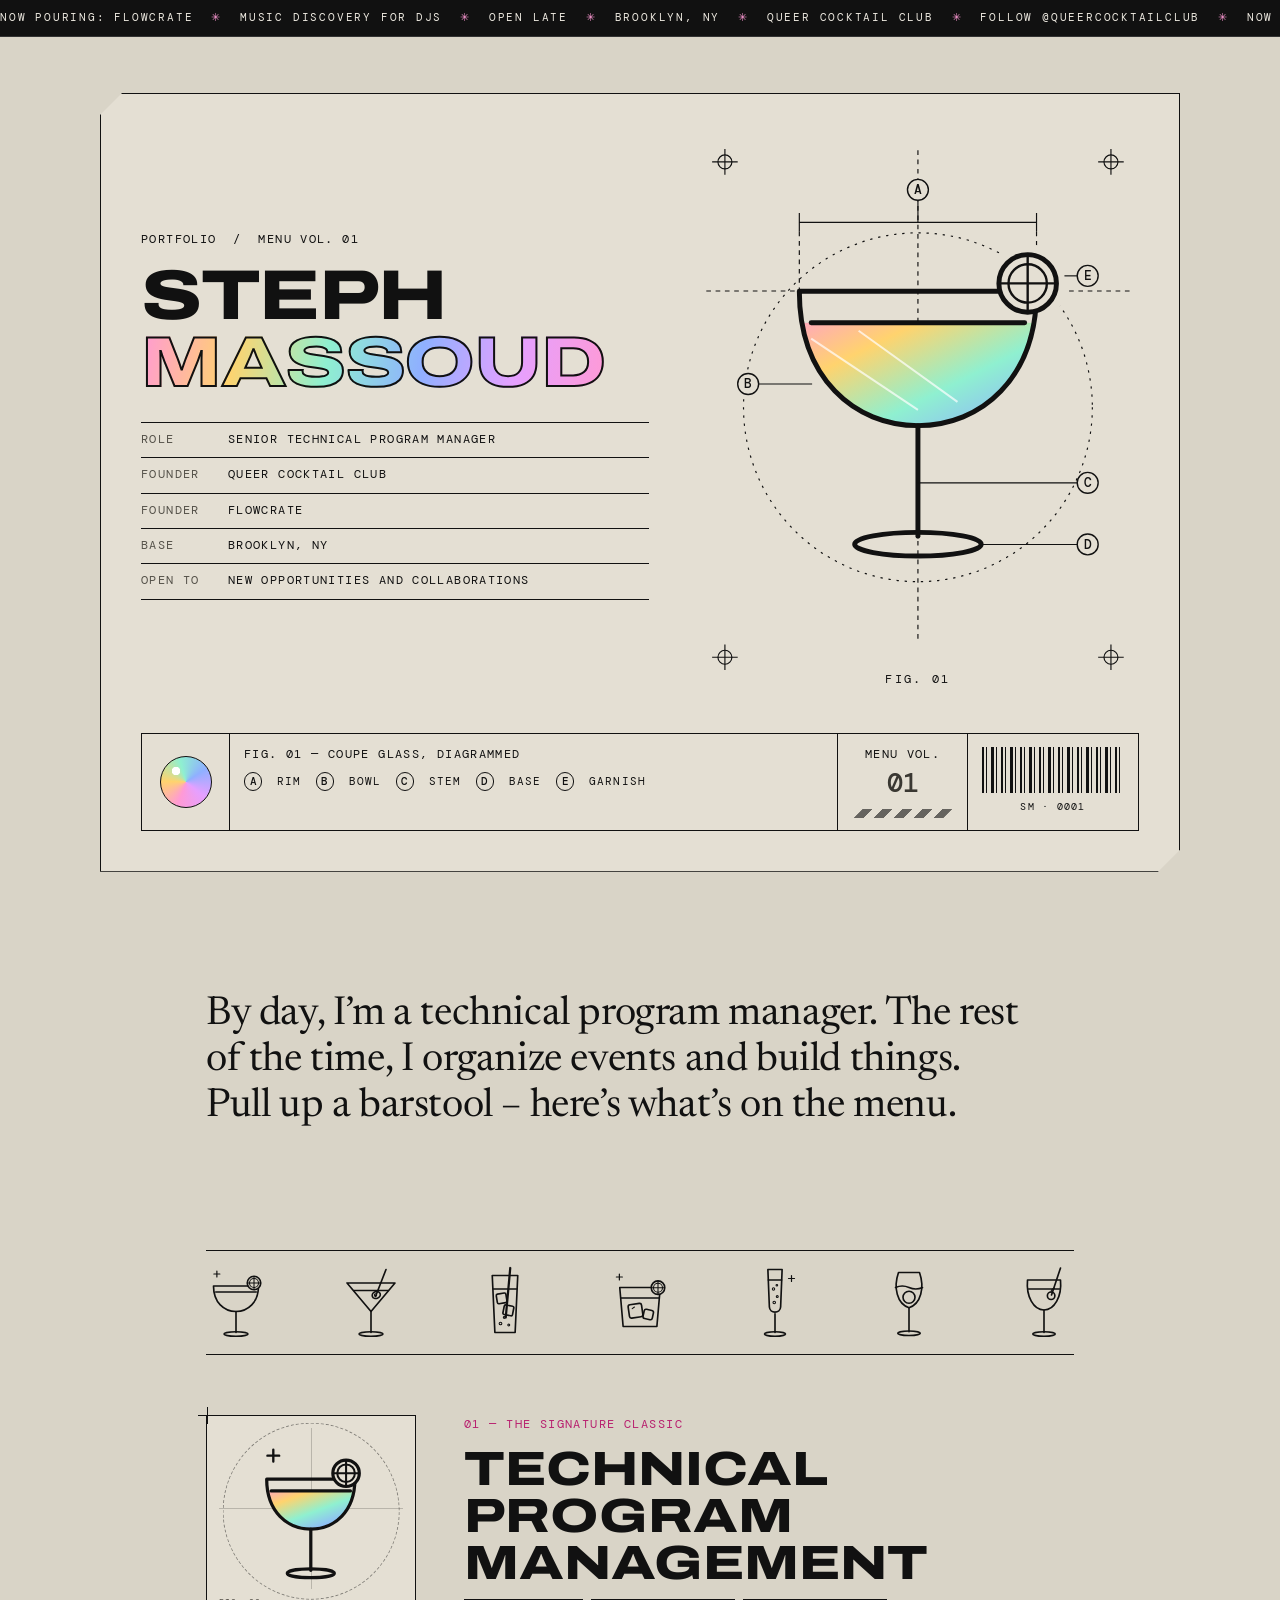
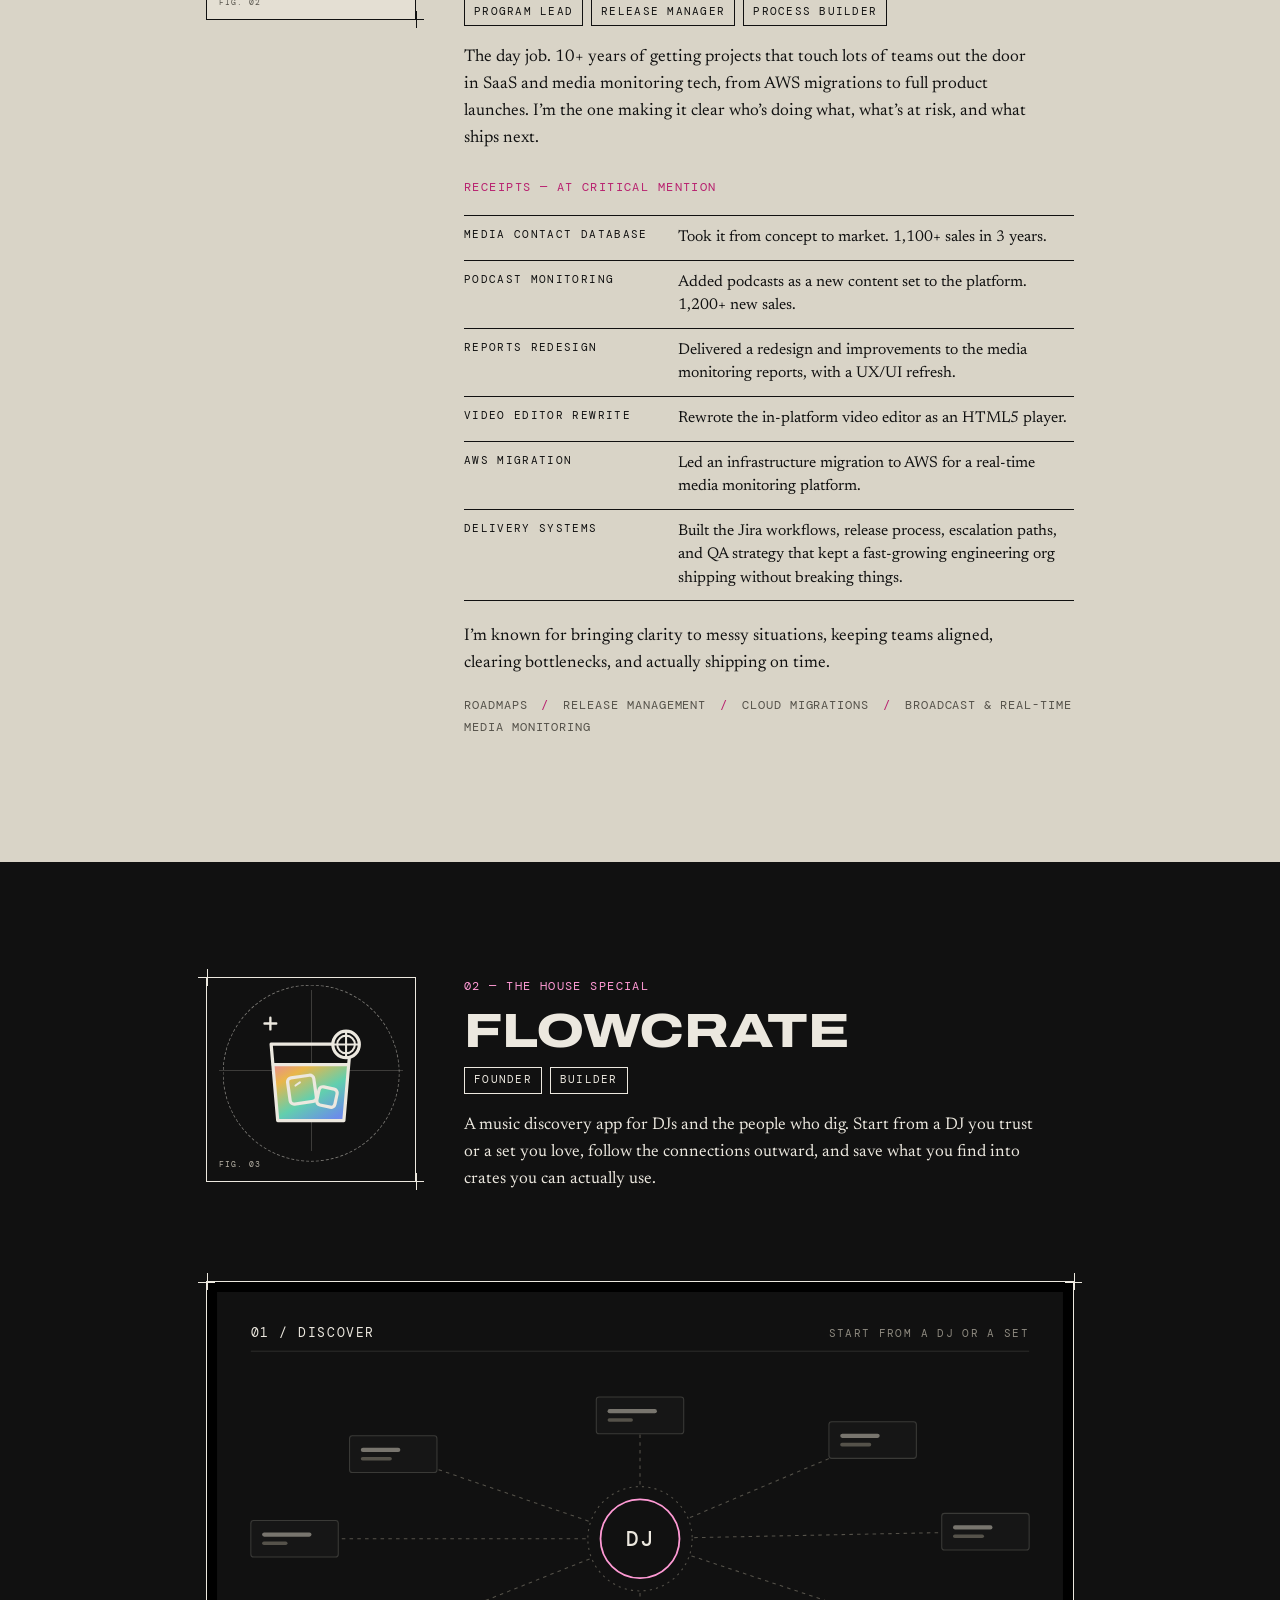
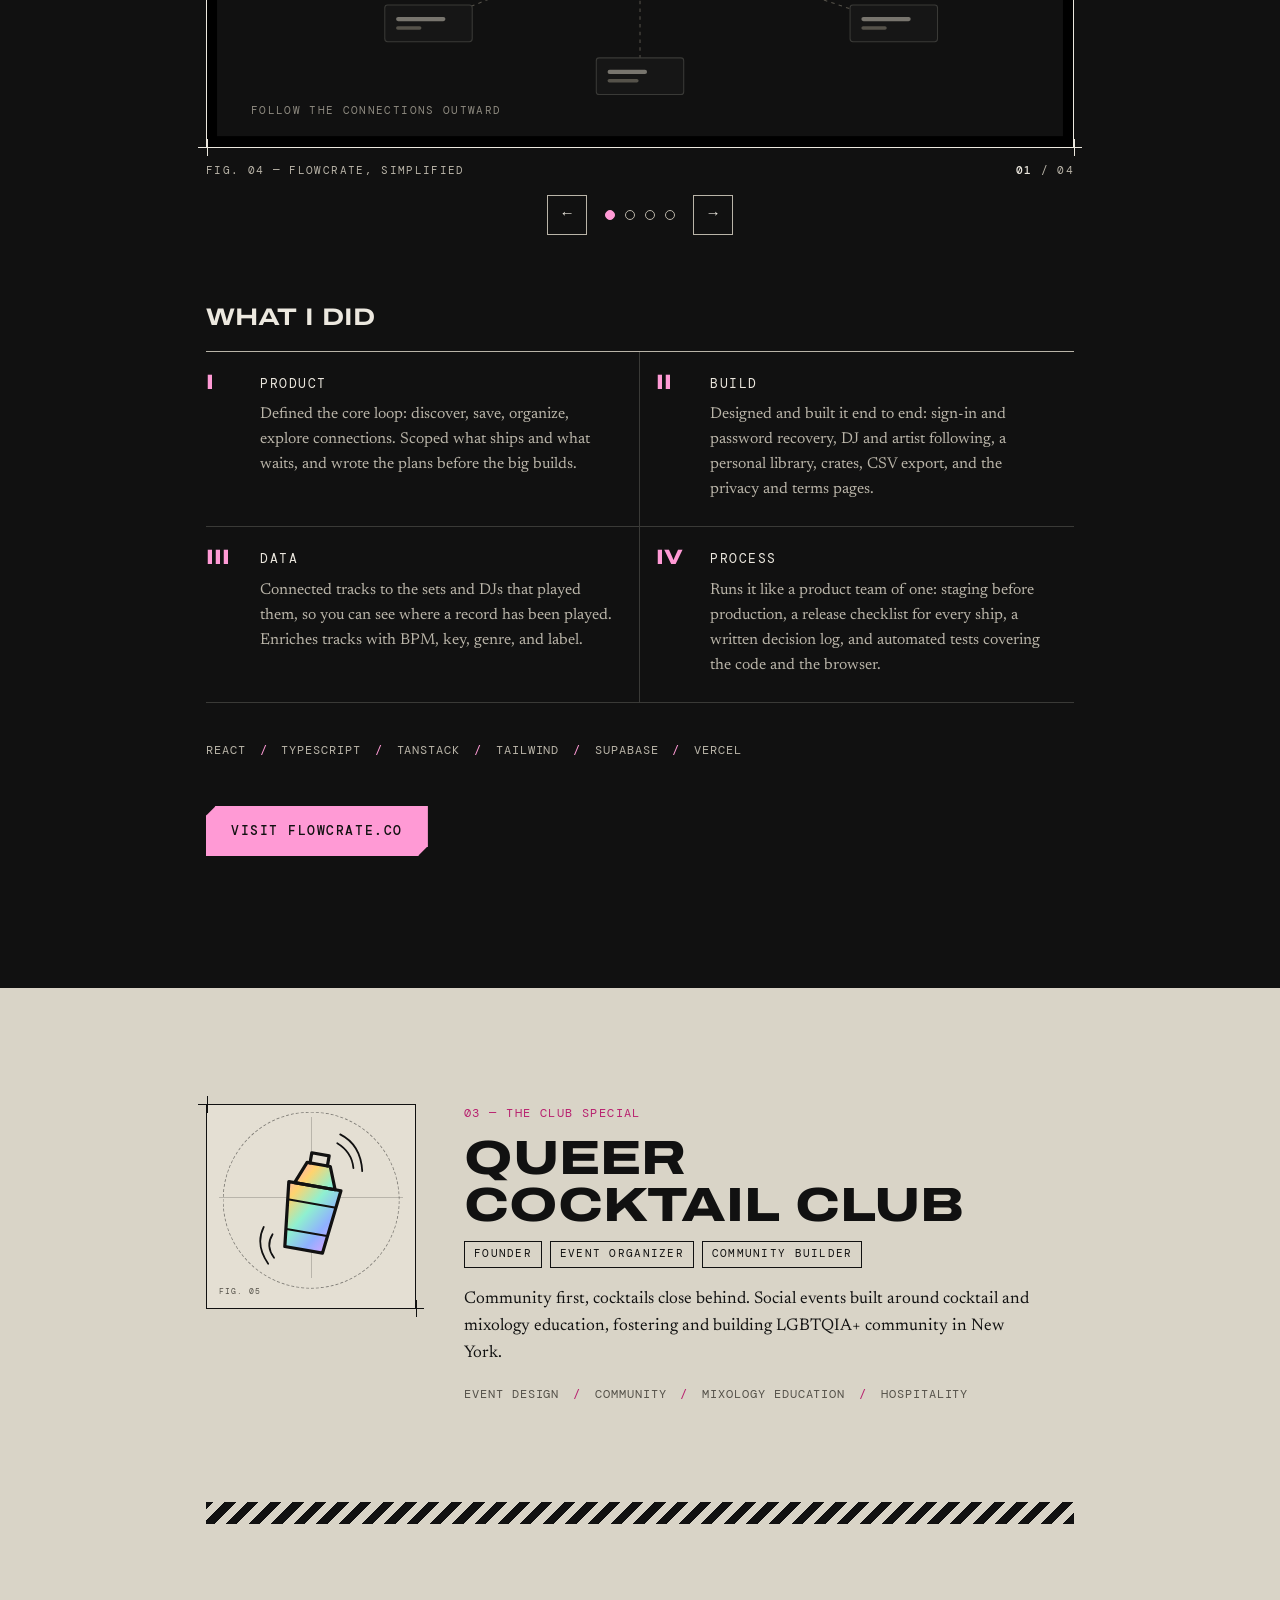
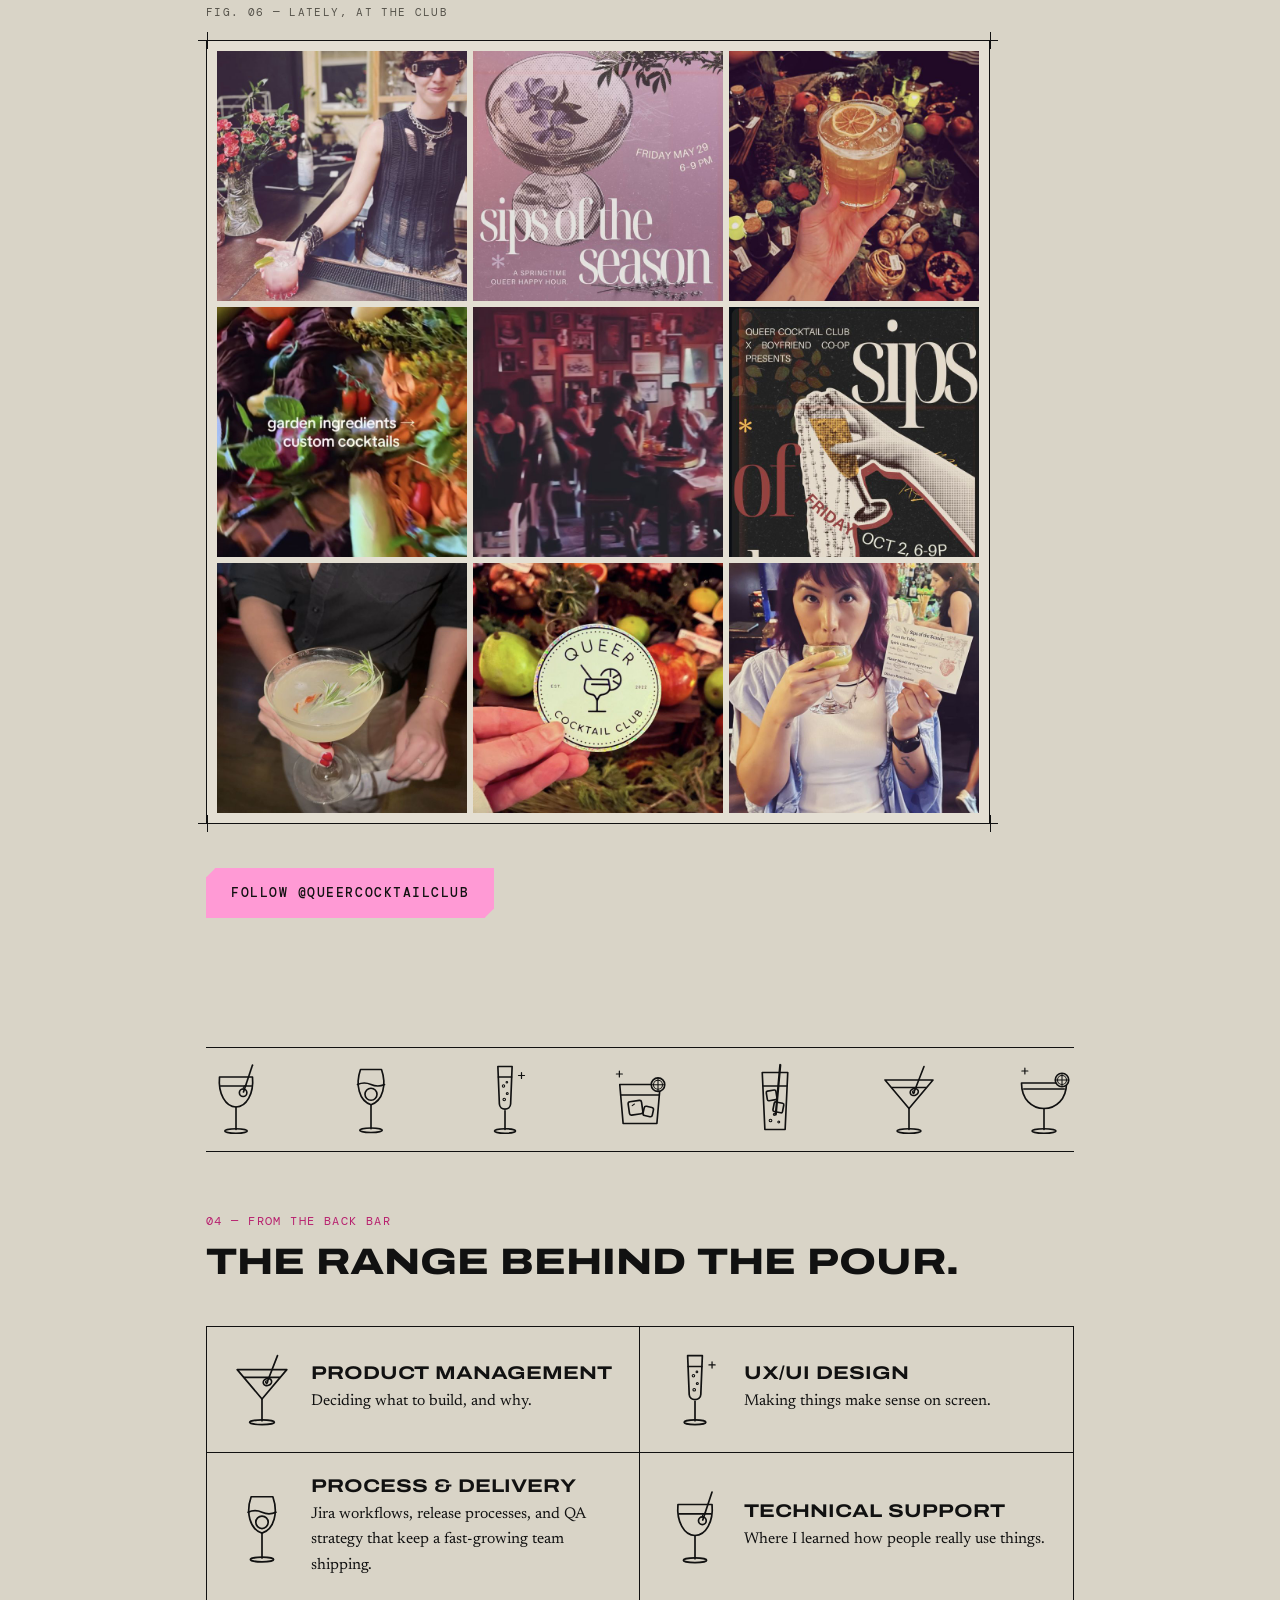
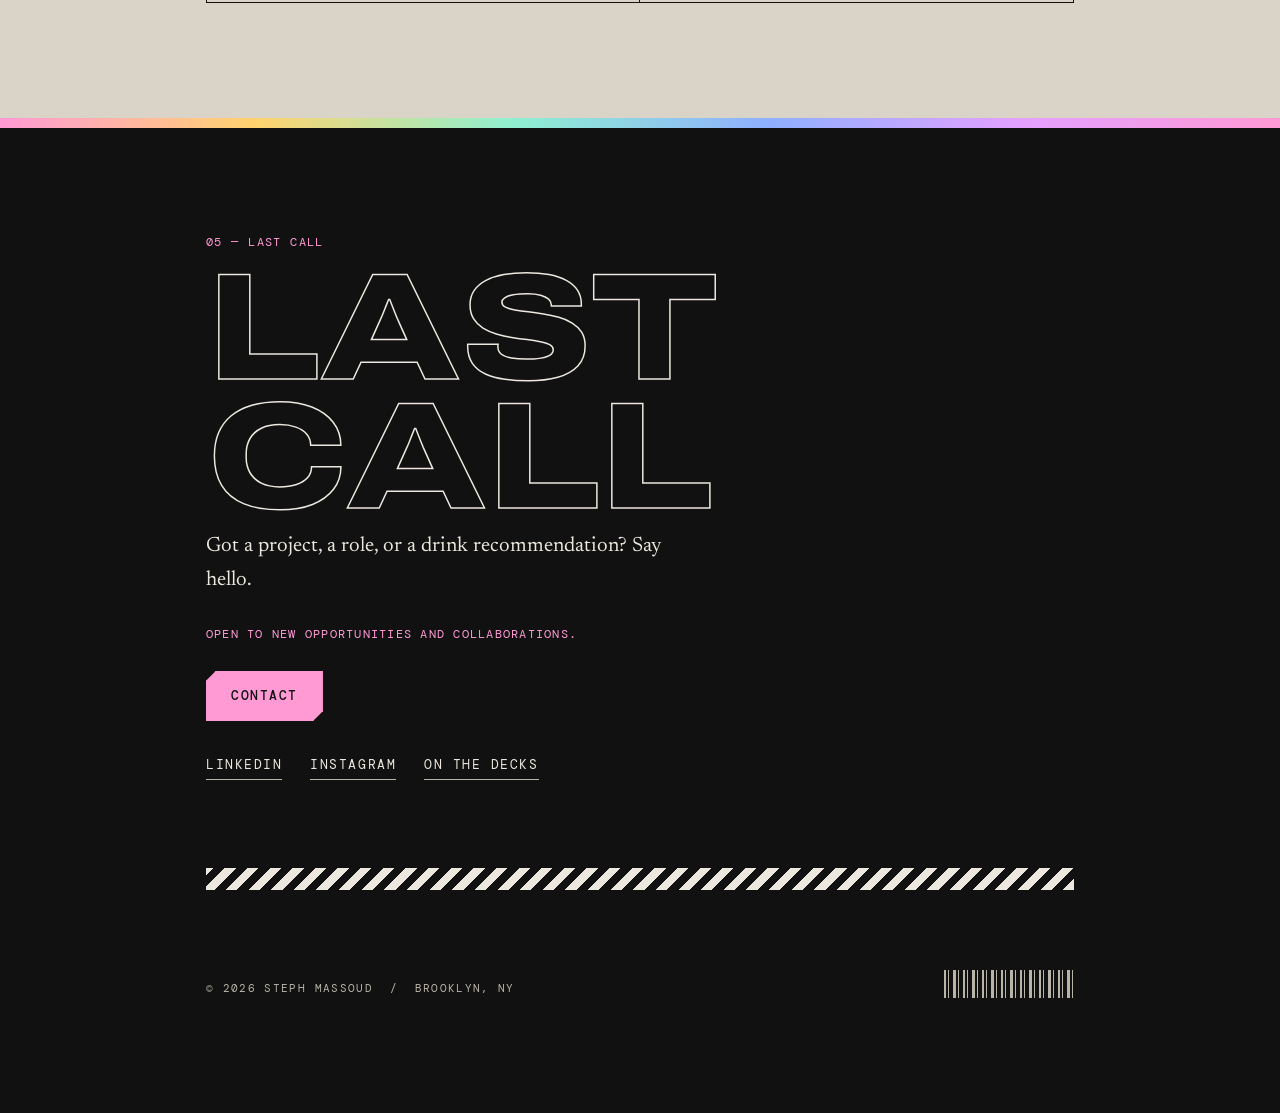
==== index.html @ 0015ccd5 "Menu Vol. stripe: snap to whole stripes, keep as long as the cell allows Co-Authored-By: Claude Sonn" ====
<!doctype html>
<html lang="en">
<head>
    <meta charset="utf-8">
    <meta name="viewport" content="width=device-width, initial-scale=1.0">
    <title>Steph Massoud | Senior Technical Program Manager, New York</title>
    <link rel="canonical" href="https://stephmassoud.com/">
    <meta name="author" content="Steph Massoud">
    <meta name="robots" content="index, follow, max-image-preview:large">
    <meta name="referrer" content="strict-origin-when-cross-origin">
    <link rel="icon" href="favicon.svg" type="image/svg+xml">
    <link rel="icon" href="favicon.ico" sizes="any">
    <link rel="apple-touch-icon" href="apple-touch-icon.png">
    <link rel="manifest" href="site.webmanifest">

    <meta name="description" content="Senior Technical Program Manager in Brooklyn, NY with 10+ years in SaaS and media monitoring tech. Founder of Queer Cocktail Club and Flowcrate. Open to new opportunities and collaborations.">

    <meta property="og:site_name" content="Steph Massoud">
    <meta property="og:title" content="Steph Massoud | Senior Technical Program Manager, Brooklyn, NY">
    <meta property="og:url" content="https://stephmassoud.com/">
    <meta property="og:type" content="website">
    <meta property="og:locale" content="en_US">
    <meta property="og:image" content="https://stephmassoud.com/assets/og-image.png">
    <meta property="og:image:width" content="1200">
    <meta property="og:image:height" content="630">
    <meta property="og:image:alt" content="Steph Massoud, Senior Technical Program Manager, with a rainbow coupe glass diagram">
    <meta property="og:description" content="Senior Technical Program Manager in Brooklyn, NY with 10+ years in SaaS and media monitoring tech. Founder of Queer Cocktail Club and Flowcrate. Open to new opportunities and collaborations.">
    <meta name="twitter:card" content="summary_large_image">
    <meta name="twitter:title" content="Steph Massoud | Senior Technical Program Manager, Brooklyn, NY">
    <meta name="twitter:image" content="https://stephmassoud.com/assets/og-image.png">
    <meta name="twitter:image:alt" content="Steph Massoud, Senior Technical Program Manager, with a rainbow coupe glass diagram">
    <meta name="twitter:description" content="Senior Technical Program Manager in Brooklyn, NY with 10+ years in SaaS and media monitoring tech. Founder of Queer Cocktail Club and Flowcrate. Open to new opportunities and collaborations.">
    <meta name="theme-color" content="#111111">

    <link rel="preconnect" href="https://fonts.googleapis.com">
    <link rel="preconnect" href="https://fonts.gstatic.com" crossorigin>
    <link href="https://fonts.googleapis.com/css2?family=Archivo:wdth,wght@62..125,500..900&family=DM+Mono:wght@400;500&family=Newsreader:ital,opsz,wght@0,6..72,400..600;1,6..72,400&display=swap" rel="stylesheet">
    <link rel="stylesheet" href="style.css?v=20261016n" type="text/css">
    <script type="application/ld+json">
    {
      "@context": "https://schema.org",
      "@type": "Person",
      "name": "Steph Massoud",
      "url": "https://stephmassoud.com/",
      "image": "https://stephmassoud.com/assets/og-image.png",
      "jobTitle": "Senior Technical Program Manager",
      "description": "Senior Technical Program Manager in Brooklyn, NY with 10+ years in SaaS and media monitoring tech. Founder of Queer Cocktail Club and Flowcrate.",
      "address": { "@type": "PostalAddress", "addressLocality": "Brooklyn", "addressRegion": "NY", "addressCountry": "US" },
      "knowsAbout": ["Technical program management", "Release management", "Cloud infrastructure migration (AWS)", "Media monitoring technology", "Product management", "Community events"],
      "sameAs": [
        "https://www.linkedin.com/in/stephmassoud/",
        "https://www.instagram.com/queercocktailclub/",
        "https://soundcloud.com/schmef",
        "https://www.flowcrate.co"
      ]
    }
    </script>
</head>
<body>
    <a class="skip" href="#main">Skip to content</a>
<svg xmlns="http://www.w3.org/2000/svg" width="0" height="0" style="position:absolute" aria-hidden="true" focusable="false">
    <defs>
        <!-- Cocktail glassware, drawn as one-weight line art. Colour comes from the parent via currentColor. -->

        <symbol id="g-coupe" viewBox="0 0 80 100">
            <g fill="none" stroke="currentColor" stroke-width="2.2" stroke-linecap="round" stroke-linejoin="round">
                <path d="M10 28 H70 C70 50 56 62 40 62 C24 62 10 50 10 28 Z"/>
                <path d="M13 36 H67"/>
                <path d="M40 62 V90"/>
                <ellipse cx="40" cy="92" rx="16" ry="3"/>
                <circle cx="64" cy="24" r="9" style="fill:var(--gb,#e4dfd3)"/>
                <circle cx="64" cy="24" r="6" stroke-width="1.4"/>
                <path d="M64 15.5 V32.5 M55.5 24 H72.5" stroke-width="1.4"/>
                <path d="M14.5 8 V16 M10.5 12 H18.5" stroke-width="1.6"/>
            </g>
        </symbol>

        <symbol id="g-martini" viewBox="0 0 80 100">
            <g fill="none" stroke="currentColor" stroke-width="2.2" stroke-linecap="round" stroke-linejoin="round">
                <path d="M8 24 H72 L40 62 Z"/>
                <path d="M17 34 H63"/>
                <path d="M40 62 V90"/>
                <ellipse cx="40" cy="92" rx="16" ry="3"/>
                <path d="M60 6 L46 42"/>
                <ellipse cx="47" cy="40" rx="5.5" ry="4.5" transform="rotate(-20 47 40)"/>
                <circle cx="46" cy="40" r="1.6" stroke-width="1.4"/>
            </g>
        </symbol>

        <symbol id="g-highball" viewBox="0 0 80 100">
            <g fill="none" stroke="currentColor" stroke-width="2.2" stroke-linecap="round" stroke-linejoin="round">
                <path d="M23 14 H57 L53.5 90 H26.5 Z"/>
                <path d="M24.5 32 H55.5"/>
                <rect x="29" y="38" width="13" height="13" rx="2" transform="rotate(-9 35.5 44.5)"/>
                <rect x="38" y="54" width="13" height="13" rx="2" transform="rotate(11 44.5 60.5)"/>
                <path d="M47 4 L41 70" stroke-width="3"/>
                <circle cx="34" cy="78" r="1.8" stroke-width="1.4"/>
                <circle cx="45" cy="80" r="1.3" stroke-width="1.4"/>
                <circle cx="39" cy="70" r="1.2" stroke-width="1.4"/>
            </g>
        </symbol>

        <!-- rocks glass with a vinyl record where the ice would be -->
        <symbol id="g-rocks" viewBox="0 0 80 100">
            <g fill="none" stroke="currentColor" stroke-width="2.2" stroke-linecap="round" stroke-linejoin="round">
                <path d="M13 30 H67 L62.5 82 H17.5 Z"/>
                <path d="M14.5 44 H65.5"/>
                <rect x="25" y="52" width="18" height="18" rx="2.7" transform="rotate(-8 34 61)"/>
                <path d="M29.6 58.2 L32.6 56" stroke-width="1.4"/>
                <rect x="44.7" y="59.7" width="12.6" height="12.6" rx="2.7" transform="rotate(12 51 66)"/>
                <circle cx="64" cy="30.25" r="9" style="fill:var(--gb,#e4dfd3)"/>
                <circle cx="64" cy="30.25" r="6" stroke-width="1.4"/>
                <path d="M64 21.75 V38.75 M55.5 30.25 H72.5" stroke-width="1.4"/>
                <path d="M12.5 12 V20 M8.5 16 H16.5" stroke-width="1.6"/>
            </g>
        </symbol>

        <symbol id="g-flute" viewBox="0 0 80 100">
            <g fill="none" stroke="currentColor" stroke-width="2.2" stroke-linecap="round" stroke-linejoin="round">
                <path d="M30.5 6 H49.5 L47.5 56 C47 65 33 65 32.5 56 Z"/>
                <path d="M31.2 20 H48.8"/>
                <path d="M40 65 V90"/>
                <ellipse cx="40" cy="92" rx="14" ry="3"/>
                <circle cx="38" cy="32" r="1.6" stroke-width="1.4"/>
                <circle cx="43" cy="42" r="1.3" stroke-width="1.4"/>
                <circle cx="39" cy="50" r="1.7" stroke-width="1.4"/>
                <circle cx="42.5" cy="27" r="1.1" stroke-width="1.4"/>
                <path d="M62 14 V22 M58 18 H66" stroke-width="1.6"/>
            </g>
        </symbol>

        <symbol id="g-tulip" viewBox="0 0 80 100">
            <g fill="none" stroke="currentColor" stroke-width="2.2" stroke-linecap="round" stroke-linejoin="round">
                <path d="M26 10 C19 30 24 52 40 57 C56 52 61 30 54 10 Z"/>
                <path d="M22 30 Q31 26 40 30 T58 30"/>
                <circle cx="40" cy="43" r="8"/>
                <path d="M40 57 V89"/>
                <ellipse cx="40" cy="91" rx="15" ry="3"/>
            </g>
        </symbol>

        <symbol id="g-nick" viewBox="0 0 80 100">
            <g fill="none" stroke="currentColor" stroke-width="2.2" stroke-linecap="round" stroke-linejoin="round">
                <path d="M18 20 H62 C64 42 54 60 40 60 C26 60 16 42 18 20 Z"/>
                <path d="M19.5 32 H60.5"/>
                <path d="M40 60 V90"/>
                <ellipse cx="40" cy="92" rx="15" ry="3"/>
                <path d="M62 4 L50 40"/>
                <circle cx="49.5" cy="41" r="5"/>
                <path d="M49.5 36 C49 33 52 31 54 31" stroke-width="1.4"/>
            </g>
        </symbol>

        <symbol id="g-shaker" viewBox="0 0 80 100">
            <g fill="none" stroke="currentColor" stroke-width="2.2" stroke-linecap="round" stroke-linejoin="round">
                <g transform="rotate(10 40 56)">
                    <path d="M34 25 V18 H46 V25"/>
                    <path d="M32 25 H48 L54 40 H26 Z"/>
                    <path d="M22 40 H58 L53 84 H27 Z"/>
                    <path d="M23.4 52 H56.6" stroke-width="1.4"/>
                    <path d="M26 72 H54" stroke-width="1.4"/>
                </g>
                <path d="M60 5 Q74 12 75 30" stroke-width="1.2"/>
                <path d="M58 11 Q68 17 69 28" stroke-width="1.2"/>
                <path d="M8 68 Q2 80 11 93" stroke-width="1.2"/>
                <path d="M14 73 Q9 81 15 89" stroke-width="1.2"/>
            </g>
        </symbol>
    </defs>
</svg>


    <!-- ============ TICKER ============ -->
    <div class="ticker">
        <div class="ticker-track" aria-hidden="true">
            <div class="tk"><span>Now pouring: Flowcrate</span><span>Music discovery for DJs</span><span>Open late</span><span>Brooklyn, NY</span><span>Queer Cocktail Club</span><span>Follow @queercocktailclub</span></div>
            <div class="tk dup"><span>Now pouring: Flowcrate</span><span>Music discovery for DJs</span><span>Open late</span><span>Brooklyn, NY</span><span>Queer Cocktail Club</span><span>Follow @queercocktailclub</span></div>
        </div>
        <p class="sr-only">Now pouring: Flowcrate, music discovery for DJs. Open late in Brooklyn, NY.</p>
    </div>

    <!-- ============ HERO: THE LABEL ============ -->
    <header class="hero">
        <div class="sheet">
            <i class="x tl"></i><i class="x tr"></i><i class="x bl"></i><i class="x br"></i>

            <div class="hero-top">
                <div class="hero-text">
                    <p class="mono">Portfolio &nbsp;/&nbsp; Menu Vol. 01</p>
                    <h1><span>Steph</span><span>Massoud</span></h1>
                    <dl class="specs">
                        <div><dt>Role</dt><dd>Senior Technical Program Manager</dd></div>
                        <div><dt>Founder</dt><dd>Queer Cocktail Club</dd></div>
                        <div><dt>Founder</dt><dd>Flowcrate</dd></div>
                        <div><dt>Base</dt><dd>Brooklyn, NY</dd></div>
                        <div><dt>Open to</dt><dd>New opportunities and collaborations</dd></div>
                    </dl>
                </div>

                <figure class="diagram-wrap">
                    <svg class="diagram" viewBox="0 0 380 484" role="img" aria-label="Technical diagram of a coupe cocktail glass with a holographic pour">
                        <defs>
                            <linearGradient id="holo" x1="0" y1="0" x2="1" y2="1">
                                <stop offset="0" stop-color="#ff9ad5"/>
                                <stop offset="0.25" stop-color="#ffd36e"/>
                                <stop offset="0.5" stop-color="#8ff0d0"/>
                                <stop offset="0.75" stop-color="#8fb0ff"/>
                                <stop offset="1" stop-color="#e5a0ff"/>
                            </linearGradient>
                            <linearGradient id="holoMid" x1="0" y1="0" x2="1" y2="1">
                                <stop offset="0" stop-color="#e776b7"/>
                                <stop offset="0.25" stop-color="#e9b64a"/>
                                <stop offset="0.5" stop-color="#62cfae"/>
                                <stop offset="0.75" stop-color="#6b8de9"/>
                                <stop offset="1" stop-color="#c178e6"/>
                            </linearGradient>
                            <clipPath id="rockbody"><path d="M13 30 H67 L62.5 82 H17.5 Z"/></clipPath>
                            <mask id="gmask" maskUnits="userSpaceOnUse" x="0" y="0" width="380" height="484"><rect width="380" height="484" fill="#fff"/><circle cx="284.4" cy="128.5" r="34" fill="#000"/></mask>
                            <clipPath id="bowl"><path d="M10 28 H70 C70 50 56 62 40 62 C24 62 10 50 10 28 Z"/></clipPath>
                        </defs>

                        <g mask="url(#gmask)">
                        <circle cx="190" cy="235" r="150" class="disc"/>
                        <path class="thin dash" d="M8 135 H372 M190 14 V436"/>
                        </g>

                        <g transform="translate(54 40) scale(3.4)">
                            <rect x="0" y="36" width="80" height="40" fill="url(#holo)" clip-path="url(#bowl)"/>
                            <path d="M13 40 L40 58 M25 38 L50 56" stroke="#fff" stroke-width="0.5" opacity="0.7" fill="none" clip-path="url(#bowl)"/>
                            <g class="line" fill="none" stroke-width="1.25" stroke-linecap="round" stroke-linejoin="round">
                                <path d="M10 28 H70 C70 50 56 62 40 62 C24 62 10 50 10 28 Z"/>
                                <path d="M13 36 H67"/>
                                <path d="M40 62 V90"/>
                                <ellipse cx="40" cy="92" rx="16" ry="3"/>
                            </g>
                        </g>

                        <g mask="url(#gmask)">
                        <path class="thin" d="M88 76 H292 M88 68 V84 M292 68 V84"/>
                        <path class="thin dash" d="M88 84 V135 M292 84 V135"/>
                        </g>
                        <path class="thin" d="M190 57 V76"/>
                        <circle cx="190" cy="48" r="9" class="tag"/><text x="190" y="48" class="lbl">A</text>

                        <path class="thin" d="M99 215 H53"/>
                        <circle cx="44" cy="215" r="9" class="tag"/><text x="44" y="215" class="lbl">B</text>
                        <path class="thin" d="M190 300 H327"/>
                        <circle cx="336" cy="300" r="9" class="tag"/><text x="336" y="300" class="lbl">C</text>
                        <path class="thin" d="M244 353 H327"/>
                        <circle cx="336" cy="353" r="9" class="tag"/><text x="336" y="353" class="lbl">D</text>
                        <path class="thin" d="M316 122 H327"/>
                        <circle cx="336" cy="122" r="9" class="tag"/><text x="336" y="122" class="lbl">E</text>

                        <g transform="translate(54 40) scale(3.4)" class="line" fill="none" stroke-width="1.25" stroke-linecap="round" stroke-linejoin="round">
                            <circle cx="67.76" cy="26.03" r="7.28" fill="#e4dfd3"/>
                            <circle cx="67.76" cy="26.03" r="4.85" stroke-width="0.6"/>
                            <path d="M67.76 19.16 V32.9 M60.89 26.03 H74.63" stroke-width="0.6"/>
                        </g>

                        <g class="thin reg-mark">
                            <circle cx="24" cy="24" r="6"/><path d="M13 24 H35 M24 13 V35"/>
                            <circle cx="356" cy="24" r="6"/><path d="M345 24 H367 M356 13 V35"/>
                            <circle cx="24" cy="450" r="6"/><path d="M13 450 H35 M24 439 V461"/>
                            <circle cx="356" cy="450" r="6"/><path d="M345 450 H367 M356 439 V461"/>
                        </g>
                        <text x="190" y="472" class="cap">FIG. 01</text>
                    </svg>
                </figure>
            </div>

            <div class="strip">
                <div class="cell cell-moon"><span class="moon" aria-hidden="true"></span></div>
                <div class="cell cell-legend">
                    <p class="mono">Fig. 01 &mdash; Coupe Glass, diagrammed</p>
                    <ul>
                        <li><b>A</b> Rim</li>
                        <li><b>B</b> Bowl</li>
                        <li><b>C</b> Stem</li>
                        <li><b>D</b> Base</li>
                        <li><b>E</b> Garnish</li>
                    </ul>
                </div>
                <div class="cell cell-no">
                    <p class="mono">Menu Vol.</p>
                    <p class="big-no">01</p>
                    <span class="hazard" aria-hidden="true"></span>
                </div>
                <div class="cell cell-bar" aria-hidden="true"><span class="barcode"></span><p class="mono">SM &middot; 0001</p></div>
            </div>
        </div>
    </header>

    <main id="main">

        <!-- ============ INTRO + SIGNATURE ============ -->
        <section class="band paper lead">
            <div class="wrap">
                <p class="intro">By day, I&rsquo;m a technical program manager. The rest of the time, I organize events and build things. Pull up a barstool &ndash; here&rsquo;s what&rsquo;s on the menu.</p>

                <div class="rail" aria-hidden="true">
                    <svg viewBox="0 0 80 100"><use href="#g-coupe"/></svg>
                    <svg viewBox="0 0 80 100"><use href="#g-martini"/></svg>
                    <svg viewBox="0 0 80 100"><use href="#g-highball"/></svg>
                    <svg viewBox="0 0 80 100"><use href="#g-rocks"/></svg>
                    <svg viewBox="0 0 80 100"><use href="#g-flute"/></svg>
                    <svg viewBox="0 0 80 100"><use href="#g-tulip"/></svg>
                    <svg viewBox="0 0 80 100"><use href="#g-nick"/></svg>
                </div>

                <article class="card">
                    <div class="art"><i class="x tl"></i><i class="x br"></i>
                        <svg class="glass" viewBox="0 0 80 100" aria-hidden="true"><rect y="36" width="80" height="30" fill="url(#holo)" clip-path="url(#bowl)"/><use href="#g-coupe"/></svg>
                        <span class="fig">Fig. 02</span>
                    </div>
                    <div class="card-body">
                        <p class="kicker">01 &mdash; The Signature Classic</p>
                        <h2>Technical Program Management</h2>
                        <p class="chips"><span class="chip">Program Lead</span><span class="chip">Release Manager</span><span class="chip">Process Builder</span></p>
                        <p class="note">The day job. 10+ years of getting projects that touch lots of teams out the door in SaaS and media monitoring tech, from AWS migrations to full product launches. I&rsquo;m the one making it clear who&rsquo;s doing what, what&rsquo;s at risk, and what ships next.</p>

                        <p class="kicker mini-kicker">Receipts &mdash; at Critical Mention</p>
                        <dl class="receipts">
                            <div><dt>Media Contact Database</dt><dd>Took it from concept to market. 1,100+ sales in 3 years.</dd></div>
                            <div><dt>Podcast monitoring</dt><dd>Added podcasts as a new content set to the platform. 1,200+ new sales.</dd></div>
                            <div><dt>Reports redesign</dt><dd>Delivered a redesign and improvements to the media monitoring reports, with a UX/UI refresh.</dd></div>
                            <div><dt>Video editor rewrite</dt><dd>Rewrote the in-platform video editor as an HTML5 player.</dd></div>
                            <div><dt>AWS migration</dt><dd>Led an infrastructure migration to AWS for a real-time media monitoring platform.</dd></div>
                            <div><dt>Delivery systems</dt><dd>Built the Jira workflows, release process, escalation paths, and QA strategy that kept a fast-growing engineering org shipping without breaking things.</dd></div>
                        </dl>

                        <p class="note">I&rsquo;m known for bringing clarity to messy situations, keeping teams aligned, clearing bottlenecks, and actually shipping on time.</p>
                        <p class="ingr">Roadmaps <i>/</i> Release management <i>/</i> Cloud migrations <i>/</i> Broadcast &amp; real-time media monitoring</p>
                    </div>
                </article>
            </div>
        </section>

        <!-- ============ FLOWCRATE ============ -->
        <section class="band ink" id="flowcrate">
            <div class="wrap">
                <article class="card">
                    <div class="art"><i class="x tl"></i><i class="x br"></i>
                        <svg class="glass" viewBox="0 0 80 100" aria-hidden="true"><rect y="44" width="80" height="46" fill="url(#holoMid)" clip-path="url(#rockbody)"/><use href="#g-rocks"/></svg>
                        <span class="fig">Fig. 03</span>
                    </div>
                    <div class="card-body">
                        <p class="kicker">02 &mdash; The House Special</p>
                        <h2>Flowcrate</h2>
                        <p class="chips"><span class="chip">Founder</span><span class="chip">Builder</span></p>
                        <p class="note">A music discovery app for DJs and the people who dig. Start from a DJ you trust or a set you love, follow the connections outward, and save what you find into crates you can actually use.</p>
                    </div>
                </article>

                <div class="car-wrap" role="region" aria-roledescription="carousel" aria-label="Flowcrate, simplified illustrations of the app">
                    <div class="frame carousel">
                        <i class="x tl"></i><i class="x tr"></i><i class="x bl"></i><i class="x br"></i>
                        <div class="slides" tabindex="0">
<figure class="slide" role="group" aria-roledescription="slide" aria-label="1 of 4"><a class="slide-link" href="https://www.flowcrate.co" target="_blank" rel="noopener" title="Visit flowcrate.co"><svg viewBox="0 0 1200 630" role="img" aria-label="Discover: follow connections outward from a DJ or a set (simplified illustration)"><rect width="1200" height="630" fill="#111"/>
<text x="48" y="64" class="s-mono s-lbl">01 / DISCOVER</text>
<text x="1152" y="64" text-anchor="end" class="s-mono s-dim">START FROM A DJ OR A SET</text>
<path d="M48 84 H1152" class="s-hair"/><path d="M600 350 L250 230" class="s-link"/><path d="M600 350 L300 470" class="s-link"/><path d="M600 350 L930 210" class="s-link"/><path d="M600 350 L960 470" class="s-link"/><path d="M600 350 L600 545" class="s-link"/><path d="M600 350 L600 175" class="s-link"/><path d="M600 350 L1090 340" class="s-link"/><path d="M600 350 L110 350" class="s-link"/><rect x="188" y="204" width="124" height="52" rx="4" class="s-card"/><rect x="204" y="221" width="56" height="6" rx="3" class="s-bar"/><rect x="204" y="234" width="44" height="5" rx="2.5" class="s-bar2"/><rect x="238" y="444" width="124" height="52" rx="4" class="s-card"/><rect x="254" y="461" width="70" height="6" rx="3" class="s-bar"/><rect x="254" y="474" width="36" height="5" rx="2.5" class="s-bar2"/><rect x="868" y="184" width="124" height="52" rx="4" class="s-card"/><rect x="884" y="201" width="56" height="6" rx="3" class="s-bar"/><rect x="884" y="214" width="44" height="5" rx="2.5" class="s-bar2"/><rect x="898" y="444" width="124" height="52" rx="4" class="s-card"/><rect x="914" y="461" width="70" height="6" rx="3" class="s-bar"/><rect x="914" y="474" width="36" height="5" rx="2.5" class="s-bar2"/><rect x="538" y="519" width="124" height="52" rx="4" class="s-card"/><rect x="554" y="536" width="56" height="6" rx="3" class="s-bar"/><rect x="554" y="549" width="44" height="5" rx="2.5" class="s-bar2"/><rect x="538" y="149" width="124" height="52" rx="4" class="s-card"/><rect x="554" y="166" width="70" height="6" rx="3" class="s-bar"/><rect x="554" y="179" width="36" height="5" rx="2.5" class="s-bar2"/><rect x="1028" y="314" width="124" height="52" rx="4" class="s-card"/><rect x="1044" y="331" width="56" height="6" rx="3" class="s-bar"/><rect x="1044" y="344" width="44" height="5" rx="2.5" class="s-bar2"/><rect x="48" y="324" width="124" height="52" rx="4" class="s-card"/><rect x="64" y="341" width="70" height="6" rx="3" class="s-bar"/><rect x="64" y="354" width="36" height="5" rx="2.5" class="s-bar2"/><circle cx="600" cy="350" r="74" class="s-disc"/><circle cx="600" cy="350" r="56" class="s-ring"/><text x="600" y="350" text-anchor="middle" dominant-baseline="central" class="s-mono s-big">DJ</text><text x="48" y="598" class="s-mono s-dim">FOLLOW THE CONNECTIONS OUTWARD</text></svg></a></figure>
<figure class="slide" role="group" aria-roledescription="slide" aria-label="2 of 4"><a class="slide-link" href="https://www.flowcrate.co" target="_blank" rel="noopener" title="Visit flowcrate.co"><svg viewBox="0 0 1200 630" role="img" aria-label="Save: build your crates from what you find (simplified illustration)"><rect width="1200" height="630" fill="#111"/>
<text x="48" y="64" class="s-mono s-lbl">02 / SAVE</text>
<text x="1152" y="64" text-anchor="end" class="s-mono s-dim">DISCOVER, SAVE, ORGANIZE</text>
<path d="M48 84 H1152" class="s-hair"/><rect x="48" y="120" width="640" height="56" rx="4" class="s-card"/><text x="76" y="148" dominant-baseline="central" class="s-mono s-dim">01</text><rect x="130" y="137" width="190" height="8" rx="4" class="s-bar"/><rect x="130" y="154" width="150" height="6" rx="3" class="s-bar2"/><rect x="540" y="145" width="46" height="6" rx="3" class="s-bar2"/><circle cx="648" cy="148" r="15" class="s-ring3"/><path d="M648 140 v16 M640 148 h16" class="s-plus"/><rect x="48" y="190" width="640" height="56" rx="4" class="s-card"/><text x="76" y="218" dominant-baseline="central" class="s-mono s-dim">02</text><rect x="130" y="207" width="240" height="8" rx="4" class="s-bar"/><rect x="130" y="224" width="120" height="6" rx="3" class="s-bar2"/><rect x="540" y="215" width="46" height="6" rx="3" class="s-bar2"/><circle cx="648" cy="218" r="15" class="s-fill"/><path d="M640 218 l6 6 l11 -12" class="s-tick"/><rect x="48" y="260" width="640" height="56" rx="4" class="s-card"/><text x="76" y="288" dominant-baseline="central" class="s-mono s-dim">03</text><rect x="130" y="277" width="190" height="8" rx="4" class="s-bar"/><rect x="130" y="294" width="120" height="6" rx="3" class="s-bar2"/><rect x="540" y="285" width="46" height="6" rx="3" class="s-bar2"/><circle cx="648" cy="288" r="15" class="s-ring3"/><path d="M648 280 v16 M640 288 h16" class="s-plus"/><rect x="48" y="330" width="640" height="56" rx="4" class="s-card"/><text x="76" y="358" dominant-baseline="central" class="s-mono s-dim">04</text><rect x="130" y="347" width="240" height="8" rx="4" class="s-bar"/><rect x="130" y="364" width="150" height="6" rx="3" class="s-bar2"/><rect x="540" y="355" width="46" height="6" rx="3" class="s-bar2"/><circle cx="648" cy="358" r="15" class="s-ring3"/><path d="M648 350 v16 M640 358 h16" class="s-plus"/><rect x="48" y="400" width="640" height="56" rx="4" class="s-card"/><text x="76" y="428" dominant-baseline="central" class="s-mono s-dim">05</text><rect x="130" y="417" width="190" height="8" rx="4" class="s-bar"/><rect x="130" y="434" width="120" height="6" rx="3" class="s-bar2"/><rect x="540" y="425" width="46" height="6" rx="3" class="s-bar2"/><circle cx="648" cy="428" r="15" class="s-fill"/><path d="M640 428 l6 6 l11 -12" class="s-tick"/><rect x="48" y="470" width="640" height="56" rx="4" class="s-card"/><text x="76" y="498" dominant-baseline="central" class="s-mono s-dim">06</text><rect x="130" y="487" width="240" height="8" rx="4" class="s-bar"/><rect x="130" y="504" width="120" height="6" rx="3" class="s-bar2"/><rect x="540" y="495" width="46" height="6" rx="3" class="s-bar2"/><circle cx="648" cy="498" r="15" class="s-ring3"/><path d="M648 490 v16 M640 498 h16" class="s-plus"/><rect x="827" y="220" width="198" height="188" rx="4" class="s-sleeve"/><rect x="827" y="246" width="198" height="162" rx="4" class="s-sleeve"/><circle cx="926" cy="278" r="59" class="s-disc2"/><circle cx="926" cy="278" r="20" class="s-ring2"/><rect x="827" y="272" width="198" height="136" rx="4" class="s-sleeve s-hot"/><rect x="820" y="355" width="212" height="106" rx="4" class="s-crate"/><path d="M820 393 H1032 M820 427 H1032" class="s-hair"/><rect x="896" y="364" width="60" height="21" rx="11" class="s-slot"/><text x="926" y="508" text-anchor="middle" class="s-mono s-lbl">MY CRATE</text><text x="48" y="598" class="s-mono s-dim">SAVE WHAT YOU FIND INTO CRATES</text></svg></a></figure>
<figure class="slide" role="group" aria-roledescription="slide" aria-label="3 of 4"><a class="slide-link" href="https://www.flowcrate.co" target="_blank" rel="noopener" title="Visit flowcrate.co"><svg viewBox="0 0 1200 630" role="img" aria-label="Organize: crates grouped by mood (simplified illustration)"><rect width="1200" height="630" fill="#111"/>
<text x="48" y="64" class="s-mono s-lbl">03 / ORGANIZE</text>
<text x="1152" y="64" text-anchor="end" class="s-mono s-dim">GROUP TRACKS BY MOOD, ROOM, HOUR</text>
<path d="M48 84 H1152" class="s-hair"/><rect x="48" y="112" width="352" height="448" rx="4" class="s-card"/><rect x="72" y="136" width="70" height="30" rx="15" class="s-chip"/><text x="107.0" y="151" text-anchor="middle" dominant-baseline="central" class="s-mono s-chiptxt">FAST</text><rect x="150" y="136" width="125" height="30" rx="15" class="s-chip"/><text x="212.5" y="151" text-anchor="middle" dominant-baseline="central" class="s-mono s-chiptxt">PEAK-TIME</text><rect x="132" y="224" width="185" height="179" rx="4" class="s-sleeve s-hot"/><rect x="132" y="250" width="185" height="153" rx="4" class="s-sleeve"/><circle cx="224" cy="282" r="55" class="s-disc2"/><circle cx="224" cy="282" r="18" class="s-ring2"/><rect x="132" y="276" width="185" height="127" rx="4" class="s-sleeve"/><rect x="125" y="354" width="199" height="99" rx="4" class="s-crate"/><path d="M125 389 H323 M125 421 H323" class="s-hair"/><rect x="194" y="362" width="60" height="20" rx="10" class="s-slot"/><rect x="72" y="506" width="170" height="10" rx="5" class="s-bar"/><rect x="72" y="530" width="70" height="7" rx="3.5" class="s-bar2"/><rect x="416" y="112" width="352" height="448" rx="4" class="s-card"/><rect x="440" y="136" width="114" height="30" rx="15" class="s-chip"/><text x="497.0" y="151" text-anchor="middle" dominant-baseline="central" class="s-mono s-chiptxt">EUPHORIC</text><rect x="500" y="224" width="185" height="179" rx="4" class="s-sleeve"/><rect x="500" y="250" width="185" height="153" rx="4" class="s-sleeve s-hot"/><circle cx="592" cy="282" r="55" class="s-disc2"/><circle cx="592" cy="282" r="18" class="s-ring2"/><rect x="500" y="276" width="185" height="127" rx="4" class="s-sleeve"/><rect x="493" y="354" width="199" height="99" rx="4" class="s-crate"/><path d="M493 389 H691 M493 421 H691" class="s-hair"/><rect x="562" y="362" width="60" height="20" rx="10" class="s-slot"/><rect x="440" y="506" width="158" height="10" rx="5" class="s-bar"/><rect x="440" y="530" width="78" height="7" rx="3.5" class="s-bar2"/><rect x="784" y="112" width="352" height="448" rx="4" class="s-card"/><rect x="808" y="136" width="70" height="30" rx="15" class="s-chip"/><text x="843.0" y="151" text-anchor="middle" dominant-baseline="central" class="s-mono s-chiptxt">RAVE</text><rect x="886" y="136" width="70" height="30" rx="15" class="s-chip"/><text x="921.0" y="151" text-anchor="middle" dominant-baseline="central" class="s-mono s-chiptxt">DARK</text><rect x="964" y="136" width="92" height="30" rx="15" class="s-chip"/><text x="1010.0" y="151" text-anchor="middle" dominant-baseline="central" class="s-mono s-chiptxt">HYPNOTIC</text><rect x="868" y="224" width="185" height="179" rx="4" class="s-sleeve"/><rect x="868" y="250" width="185" height="153" rx="4" class="s-sleeve"/><circle cx="960" cy="282" r="55" class="s-disc2"/><circle cx="960" cy="282" r="18" class="s-ring2"/><rect x="868" y="276" width="185" height="127" rx="4" class="s-sleeve s-hot"/><rect x="861" y="354" width="199" height="99" rx="4" class="s-crate"/><path d="M861 389 H1059 M861 421 H1059" class="s-hair"/><rect x="930" y="362" width="60" height="20" rx="10" class="s-slot"/><rect x="808" y="506" width="146" height="10" rx="5" class="s-bar"/><rect x="808" y="530" width="86" height="7" rx="3.5" class="s-bar2"/><text x="48" y="598" class="s-mono s-dim">KEEP YOUR CRATES ORGANIZED</text></svg></a></figure>
<figure class="slide" role="group" aria-roledescription="slide" aria-label="4 of 4"><a class="slide-link" href="https://www.flowcrate.co" target="_blank" rel="noopener" title="Visit flowcrate.co"><svg viewBox="0 0 1200 630" role="img" aria-label="Labels: how labels connect to artists and releases (simplified illustration)"><rect width="1200" height="630" fill="#111"/>
<text x="48" y="64" class="s-mono s-lbl">04 / LABELS</text>
<text x="1152" y="64" text-anchor="end" class="s-mono s-dim">LABELS, ARTISTS, RELEASES</text>
<path d="M48 84 H1152" class="s-hair"/><rect x="82" y="282" width="156" height="156" rx="6" class="s-disc3"/><rect x="100" y="300" width="120" height="120" rx="4" class="s-ringsq"/><text x="160" y="360" text-anchor="middle" dominant-baseline="central" class="s-mono s-big2">LABEL</text><text x="560" y="128" text-anchor="middle" class="s-mono s-dim">ARTISTS</text><text x="790" y="128" class="s-mono s-dim">RELEASES</text><path d="M238 360 H420 V215 H520" class="s-link2"/><circle cx="560" cy="215" r="40" class="s-card"/><circle cx="560" cy="209" r="11" class="s-bar2f"/><path d="M541 239 a19 14 0 0 1 38 0" class="s-bar2f"/><path d="M600 215 H695 V189 H790" class="s-link2"/><rect x="790" y="167" width="44" height="44" rx="4" class="s-card"/><circle cx="812" cy="189" r="14" class="s-ring2"/><circle cx="812" cy="189" r="3" class="s-fill"/><rect x="852" y="180" width="140" height="8" rx="4" class="s-bar"/><rect x="852" y="194" width="70" height="6" rx="3" class="s-bar2"/><path d="M600 215 H695 V241 H790" class="s-link2"/><rect x="790" y="219" width="44" height="44" rx="4" class="s-card"/><circle cx="812" cy="241" r="14" class="s-ring2"/><circle cx="812" cy="241" r="3" class="s-fill"/><rect x="852" y="232" width="120" height="8" rx="4" class="s-bar"/><rect x="852" y="246" width="70" height="6" rx="3" class="s-bar2"/><path d="M238 360 H420 V360 H520" class="s-link2"/><circle cx="560" cy="360" r="40" class="s-card"/><circle cx="560" cy="354" r="11" class="s-bar2f"/><path d="M541 384 a19 14 0 0 1 38 0" class="s-bar2f"/><path d="M600 360 H695 V360 H790" class="s-link2"/><rect x="790" y="338" width="44" height="44" rx="4" class="s-card"/><circle cx="812" cy="360" r="14" class="s-ring2"/><circle cx="812" cy="360" r="3" class="s-fill"/><rect x="852" y="351" width="140" height="8" rx="4" class="s-bar"/><rect x="852" y="365" width="70" height="6" rx="3" class="s-bar2"/><path d="M238 360 H420 V505 H520" class="s-link2"/><circle cx="560" cy="505" r="40" class="s-card"/><circle cx="560" cy="499" r="11" class="s-bar2f"/><path d="M541 529 a19 14 0 0 1 38 0" class="s-bar2f"/><path d="M600 505 H695 V453 H790" class="s-link2"/><rect x="790" y="431" width="44" height="44" rx="4" class="s-card"/><circle cx="812" cy="453" r="14" class="s-ring2"/><circle cx="812" cy="453" r="3" class="s-fill"/><rect x="852" y="444" width="140" height="8" rx="4" class="s-bar"/><rect x="852" y="458" width="70" height="6" rx="3" class="s-bar2"/><path d="M600 505 H695 V505 H790" class="s-link2"/><rect x="790" y="483" width="44" height="44" rx="4" class="s-card"/><circle cx="812" cy="505" r="14" class="s-ring2"/><circle cx="812" cy="505" r="3" class="s-fill"/><rect x="852" y="496" width="120" height="8" rx="4" class="s-bar"/><rect x="852" y="510" width="70" height="6" rx="3" class="s-bar2"/><path d="M600 505 H695 V557 H790" class="s-link2"/><rect x="790" y="535" width="44" height="44" rx="4" class="s-card"/><circle cx="812" cy="557" r="14" class="s-ring2"/><circle cx="812" cy="557" r="3" class="s-fill"/><rect x="852" y="548" width="100" height="8" rx="4" class="s-bar"/><rect x="852" y="562" width="70" height="6" rx="3" class="s-bar2"/><text x="48" y="598" class="s-mono s-dim">SEE HOW LABELS CONNECT TO ARTISTS</text></svg></a></figure>
                        </div>
                    </div>
                    <div class="car-meta"><p class="mono cap-line car-cap">Fig. 04 &mdash; Flowcrate, simplified</p><span class="car-count mono" aria-hidden="true"><b>01</b> / 04</span></div>
                    <div class="car-nav">
                        <button type="button" class="car-btn" data-dir="-1" aria-label="Previous slide">&larr;</button>
                        <span class="car-dots"><button type="button" aria-label="Show slide 1" aria-current="true"></button><button type="button" aria-label="Show slide 2"></button><button type="button" aria-label="Show slide 3"></button><button type="button" aria-label="Show slide 4"></button></span>
                        <button type="button" class="car-btn" data-dir="1" aria-label="Next slide">&rarr;</button>
                    </div>
                </div>

                <h3 class="sub">What I did</h3>
                <dl class="work">
                    <div>
                        <span class="num" aria-hidden="true">I</span>
                        <dt>Product</dt>
                        <dd>Defined the core loop: discover, save, organize, explore connections. Scoped what ships and what waits, and wrote the plans before the big builds.</dd>
                    </div>
                    <div>
                        <span class="num" aria-hidden="true">II</span>
                        <dt>Build</dt>
                        <dd>Designed and built it end to end: sign-in and password recovery, DJ and artist following, a personal library, crates, CSV export, and the privacy and terms pages.</dd>
                    </div>
                    <div>
                        <span class="num" aria-hidden="true">III</span>
                        <dt>Data</dt>
                        <dd>Connected tracks to the sets and DJs that played them, so you can see where a record has been played. Enriches tracks with BPM, key, genre, and label.</dd>
                    </div>
                    <div>
                        <span class="num" aria-hidden="true">IV</span>
                        <dt>Process</dt>
                        <dd>Runs it like a product team of one: staging before production, a release checklist for every ship, a written decision log, and automated tests covering the code and the browser.</dd>
                    </div>
                </dl>

                <p class="ingr">React <i>/</i> TypeScript <i>/</i> TanStack <i>/</i> Tailwind <i>/</i> Supabase <i>/</i> Vercel</p>
                <p class="btn-row"><a class="button" href="https://www.flowcrate.co" target="_blank" rel="noopener">Visit flowcrate.co</a></p>
            </div>
        </section>

        <!-- ============ QUEER COCKTAIL CLUB ============ -->
        <section class="band paper" id="club">
            <div class="wrap">
                <article class="card">
                    <div class="art"><i class="x tl"></i><i class="x br"></i>
                        <svg class="glass" viewBox="0 0 80 100" aria-hidden="true"><g transform="rotate(10 40 56)"><path d="M32 25 H48 L54 40 H26 Z M22 40 H58 L53 84 H27 Z" fill="url(#holo)"/></g><use href="#g-shaker"/></svg>
                        <span class="fig">Fig. 05</span>
                    </div>
                    <div class="card-body">
                        <p class="kicker">03 &mdash; The Club Special</p>
                        <h2>Queer Cocktail Club</h2>
                        <p class="chips"><span class="chip">Founder</span><span class="chip">Event Organizer</span><span class="chip">Community Builder</span></p>
                        <p class="note">Community first, cocktails close behind. Social events built around cocktail and mixology education, fostering and building LGBTQIA+ community in New York.</p>
                        <p class="ingr">Event design <i>/</i> Community <i>/</i> Mixology education <i>/</i> Hospitality</p>
                    </div>
                </article>

                <span class="hazard big" aria-hidden="true"></span>

                <p class="mono cap-line ig-cap">Fig. 06 &mdash; Lately, at the club</p>
                <div class="frame ig">
                    <i class="x tl"></i><i class="x tr"></i><i class="x bl"></i><i class="x br"></i>
                    <div class="qgrid"><a href="https://www.instagram.com/queercocktailclub/" target="_blank" rel="noopener"><img src="assets/qcc/2.jpg" width="640" height="640" alt="A bartender with sunglasses behind the bar, a pink cocktail and fresh flowers in front" loading="lazy"></a><a href="https://www.instagram.com/queercocktailclub/" target="_blank" rel="noopener"><img src="assets/qcc/3.jpg" width="640" height="640" alt="Poster for Sips of the Season, a springtime queer happy hour" loading="lazy"></a><a href="https://www.instagram.com/queercocktailclub/" target="_blank" rel="noopener"><img src="assets/qcc/4.jpg" width="640" height="640" alt="A cocktail with a dried orange slice held over a table of garden ingredients" loading="lazy"></a><a href="https://www.instagram.com/queercocktailclub/" target="_blank" rel="noopener"><img src="assets/qcc/6.jpg" width="640" height="640" alt="Garden ingredients and produce, captioned garden ingredients to custom cocktails" loading="lazy"></a><a href="https://www.instagram.com/queercocktailclub/" target="_blank" rel="noopener"><img src="assets/qcc/8.jpg" width="640" height="640" alt="Guests laughing around a table in a red-lit bar" loading="lazy"></a><a href="https://www.instagram.com/queercocktailclub/" target="_blank" rel="noopener"><img src="assets/qcc/9.jpg" width="640" height="640" alt="Poster for Sips of the Season, Friday October 2" loading="lazy"></a><a href="https://www.instagram.com/queercocktailclub/" target="_blank" rel="noopener"><img src="assets/qcc/7.jpg" width="640" height="640" alt="A coupe with a rosemary sprig, held up at the bar" loading="lazy"></a><a href="https://www.instagram.com/queercocktailclub/" target="_blank" rel="noopener"><img src="assets/qcc/1.jpg" width="640" height="640" alt="Queer Cocktail Club sticker held up in front of a table of fruit and herbs" loading="lazy"></a><a href="https://www.instagram.com/queercocktailclub/" target="_blank" rel="noopener"><img src="assets/qcc/5.jpg" width="640" height="640" alt="A guest sipping a green cocktail and holding up their Sips of the Season order card" loading="lazy"></a></div>
                </div>
                <p><a class="button" href="https://www.instagram.com/queercocktailclub/" target="_blank" rel="noopener">Follow @queercocktailclub</a></p>
            </div>
        </section>

        <!-- ============ BACK BAR ============ -->
        <section class="band paper tight" id="range">
            <div class="wrap">
                <div class="rail" aria-hidden="true">
                    <svg viewBox="0 0 80 100"><use href="#g-nick"/></svg>
                    <svg viewBox="0 0 80 100"><use href="#g-tulip"/></svg>
                    <svg viewBox="0 0 80 100"><use href="#g-flute"/></svg>
                    <svg viewBox="0 0 80 100"><use href="#g-rocks"/></svg>
                    <svg viewBox="0 0 80 100"><use href="#g-highball"/></svg>
                    <svg viewBox="0 0 80 100"><use href="#g-martini"/></svg>
                    <svg viewBox="0 0 80 100"><use href="#g-coupe"/></svg>
                </div>

                <p class="kicker">04 &mdash; From the Back Bar</p>
                <p class="lede">The range behind the pour.</p>

                <div class="range">
                    <article class="mini">
                        <svg class="glass" viewBox="0 0 80 100" aria-hidden="true"><use href="#g-martini"/></svg>
                        <div>
                            <h3>Product Management</h3>
                            <p class="note">Deciding what to build, and why.</p>
                        </div>
                    </article>
                    <article class="mini">
                        <svg class="glass" viewBox="0 0 80 100" aria-hidden="true"><use href="#g-flute"/></svg>
                        <div>
                            <h3>UX/UI Design</h3>
                            <p class="note">Making things make sense on screen.</p>
                        </div>
                    </article>
                    <article class="mini">
                        <svg class="glass" viewBox="0 0 80 100" aria-hidden="true"><use href="#g-tulip"/></svg>
                        <div>
                            <h3>Process &amp; Delivery</h3>
                            <p class="note">Jira workflows, release processes, and QA strategy that keep a fast-growing team shipping.</p>
                        </div>
                    </article>
                    <article class="mini">
                        <svg class="glass" viewBox="0 0 80 100" aria-hidden="true"><use href="#g-nick"/></svg>
                        <div>
                            <h3>Technical Support</h3>
                            <p class="note">Where I learned how people really use things.</p>
                        </div>
                    </article>
                </div>
            </div>
        </section>

        <!-- ============ LAST CALL ============ -->
        <section class="band ink last" id="contact">
            <div class="holo-bar" aria-hidden="true"></div>
            <div class="wrap">
                <p class="kicker">05 &mdash; Last Call</p>
                <p class="last-title" aria-hidden="true">Last call</p>
                <p class="note big">Got a project, a role, or a drink recommendation? Say hello.</p>
                <p class="note open">Open to new opportunities and collaborations.</p>
                <p><a href="mailto:stephanie.ranya@gmail.com" class="button">Contact</a></p>
                <nav class="links" aria-label="Elsewhere">
                    <a href="https://www.linkedin.com/in/stephmassoud/" target="_blank" rel="noopener">LinkedIn</a>
                    <a href="https://www.instagram.com/queercocktailclub/" target="_blank" rel="noopener">Instagram</a>
                    <a href="https://soundcloud.com/schmef" target="_blank" rel="noopener">On the decks</a>
                </nav>
                <span class="hazard big light" aria-hidden="true"></span>
                <div class="foot">
                    <p>&copy; <span id="yr">2026</span> Steph Massoud &nbsp;/&nbsp; Brooklyn, NY</p>
                    <span class="barcode small" aria-hidden="true"></span>
                </div>
            </div>
        </section>
    </main>

    <script>
        // Keep the copyright year current without anyone editing the page.
        (function () {
            var el = document.getElementById('yr');
            if (el) { el.textContent = new Date().getFullYear(); }
        })();
    </script>
<script>
(function(){var c=document.querySelector('.car-wrap');if(!c)return;var s=c.querySelector('.slides'),d=c.querySelectorAll('.car-dots button'),n=d.length,ct=c.querySelector('.car-count b');
function idx(){return Math.round(s.scrollLeft/s.clientWidth)}
function go(i){i=Math.max(0,Math.min(n-1,i));s.scrollTo({left:i*s.clientWidth,behavior:'smooth'})}
s.addEventListener('scroll',function(){var i=idx();if(ct)ct.textContent='0'+(i+1);d.forEach(function(b,k){if(k===i)b.setAttribute('aria-current','true');else b.removeAttribute('aria-current')})},{passive:true});
d.forEach(function(b,k){b.addEventListener('click',function(){go(k)})});
c.querySelectorAll('.car-btn').forEach(function(b){b.addEventListener('click',function(){go(idx()+(+b.dataset.dir))})});
s.addEventListener('keydown',function(e){if(e.key==='ArrowRight'){go(idx()+1);e.preventDefault()}if(e.key==='ArrowLeft'){go(idx()-1);e.preventDefault()}});
})();
</script>
</body>
</html>
---- style.css ----
/* Spec-sheet label edition.
   Greige paper, black ink, one hot orange. Mono caps for anything that labels,
   Archivo (extra-wide) for shouting, Newsreader for the quiet voice.
   Crosshairs, FIG. captions, hazard stripes, barcodes, one holographic pour. */
:root {
    --paper: #d9d4c7;
    --paper-lit: #e4dfd3;
    --ink: #111111;
    --ink-2: #1c1c1a;
    --muted: #55524a;
    --hot: #ff9ad5;
    --hot-ink: #b8216f;
    --on-ink: #ece8df;
    --on-ink-soft: #b9b4a8;
    --display: "Archivo", "Arial Black", Arial, sans-serif;
    --mono: "DM Mono", ui-monospace, "SFMono-Regular", Menlo, monospace;
    --text: "Newsreader", Georgia, serif;
    --gutter: clamp(18px, 5vw, 56px);
}

* { box-sizing: border-box; }
h1, h2, h3, .lede, .big-no, .last-title, .work .num { font-stretch: 125%; }
html { scroll-behavior: smooth; -webkit-text-size-adjust: 100%; }
body {
    margin: 0;
    background: var(--paper);
    color: var(--ink);
    font-family: var(--text);
    font-size: 1.0625rem;
    line-height: 1.6;
    -webkit-font-smoothing: antialiased;
}
img, svg { max-width: 100%; }
::selection { background: var(--hot); color: var(--ink); }
a { color: inherit; }
:focus-visible { outline: 2px solid var(--hot); outline-offset: 3px; }
.sr-only { position: absolute; width: 1px; height: 1px; overflow: hidden; clip: rect(0 0 0 0); white-space: nowrap; }

/* ---------- shared bits ---------- */
.mono, .kicker, .chip, .fig, .cap-line, dt, .links a, .button, .link, .foot, .specs, .strip li {
    font-family: var(--mono);
    text-transform: uppercase;
    letter-spacing: 0.12em;
}
.mono { font-size: 0.72rem; margin: 0; }

.band { padding: clamp(64px, 9vw, 120px) 0; position: relative; }
.band.lead { padding-top: clamp(24px, 2.5vw, 32px); }
.band.tight { padding-top: clamp(48px, 7vw, 88px); }
.wrap { max-width: 980px; margin: 0 auto; padding-inline: max(var(--gutter), env(safe-area-inset-left, 0px)); }
.paper { background: var(--paper); color: var(--ink); }
.ink { background: var(--ink); color: var(--on-ink); }

/* crosshair corners: add <i class="x tl|tr|bl|br"> to any positioned box */
.x { position: absolute; width: 17px; height: 17px; pointer-events: none; }
.x::before, .x::after { content: ""; position: absolute; background: currentColor; }
.x::before { left: 0; right: 0; top: 50%; height: 1px; }
.x::after { top: 0; bottom: 0; left: 50%; width: 1px; }
.x.tl { top: -9px; left: -9px; }
.x.tr { top: -9px; right: -9px; }
.x.bl { bottom: -9px; left: -9px; }
.x.br { bottom: -9px; right: -9px; }

.hazard {
    display: block;
    height: 14px;
    background: repeating-linear-gradient(-45deg, var(--ink) 0 8px, transparent 8px 16px);
}
.hazard.big { height: 22px; margin: clamp(48px, 7vw, 88px) 0 clamp(48px, 7vw, 80px); }
.hazard.light { background: repeating-linear-gradient(-45deg, var(--on-ink) 0 8px, transparent 8px 16px); }

.barcode {
    display: block;
    height: 46px;
    background: repeating-linear-gradient(90deg,
        currentColor 0 2px, transparent 2px 4px,
        currentColor 4px 5px, transparent 5px 9px,
        currentColor 9px 12px, transparent 12px 14px,
        currentColor 14px 15px, transparent 15px 19px);
}
.barcode.small { width: 130px; height: 28px; }

/* ---------- ticker ---------- */
.ticker {
    background: var(--ink);
    color: var(--on-ink);
    overflow: hidden;
    border-bottom: 1px solid #333;
}
.ticker-track {
    display: flex;
    width: max-content;
    animation: tick 38s linear infinite;
    font-family: var(--mono);
    font-size: 0.7rem;
    text-transform: uppercase;
    letter-spacing: 0.16em;
}
.tk { display: flex; flex: none; }
.ticker-track span { padding: 9px 0; white-space: nowrap; }
.ticker-track span::after { content: "\2733"; color: var(--hot); margin: 0 1.6em; }
@keyframes tick { to { transform: translateX(-50%); } }

/* ---------- hero ---------- */
.hero { padding: clamp(28px, 5vw, 56px) max(var(--gutter), env(safe-area-inset-left, 0px)) clamp(48px, 7vw, 88px); }
.sheet {
    position: relative;
    max-width: 1080px;
    margin: 0 auto;
    border: 1.5px solid var(--ink);
    padding: clamp(18px, 3.5vw, 40px);
    /* chamfered top-left and bottom-right, like the spec box on the label */
    clip-path: polygon(22px 0, 100% 0, 100% calc(100% - 22px), calc(100% - 22px) 100%, 0 100%, 0 22px);
    background: var(--paper-lit);
}
.sheet .x { display: none; }
.hero-top { display: grid; grid-template-columns: 1.15fr 1fr; gap: clamp(20px, 4vw, 48px); align-items: center; }
.hero-text { min-width: 0; }
.hero h1 {
    margin: 14px 0 22px;
    font-family: var(--display);
    font-weight: 800;
    text-transform: uppercase;
    font-size: clamp(2.2rem, 6.2vw, 4.4rem);
    letter-spacing: -0.02em;
    line-height: 0.95;
}
.hero h1 span { display: block; }
.hero h1 span:last-child {
    display: inline-block;
    background: linear-gradient(100deg, #ff9ad5, #ffd36e, #8ff0d0, #8fb0ff, #e5a0ff, #ff9ad5);
    background-size: 100% 100%;
    -webkit-background-clip: text; background-clip: text;
    -webkit-text-fill-color: transparent; color: transparent;
    -webkit-text-stroke: 2px var(--ink);
    animation: sheen 9s linear infinite;
    padding-bottom: 0.04em;
}
.specs { margin: 0; border-top: 1.5px solid var(--ink); font-size: 0.72rem; }
.specs div { display: grid; grid-template-columns: 6.5em 1fr; gap: 12px; padding: 8px 0; border-bottom: 1px solid var(--ink); }
.specs dt { color: var(--muted); }
.specs dd { margin: 0; color: var(--ink); }

.diagram-wrap { margin: 0; min-width: 0; }
.diagram { width: 100%; height: auto; display: block; color: var(--ink); overflow: visible; }
.diagram .disc { fill: none; stroke: var(--ink); stroke-width: 1; stroke-dasharray: 2 5; }
.diagram .thin { fill: none; stroke: var(--ink); stroke-width: 1; }
.diagram .dash { stroke-dasharray: 4 4; }
.diagram .line { stroke: var(--ink); }
.diagram .tag { fill: var(--paper-lit); stroke: var(--ink); stroke-width: 1.2; }
.diagram .lbl, .diagram .cap { font-family: var(--mono); fill: var(--ink); text-anchor: middle; }
.diagram .lbl { font-size: 11px; font-weight: 500; dominant-baseline: central; }
.diagram .cap { font-size: 10px; letter-spacing: 0.2em; }
.diagram .reg-mark { stroke-width: 1; }

.strip {
    display: grid;
    grid-template-columns: 88px 1fr 130px 170px;
    margin-top: clamp(20px, 3vw, 36px);
    border: 1.5px solid var(--ink);
}
.cell { padding: 12px 14px; border-right: 1px solid var(--ink); min-width: 0; }
.cell:last-child { border-right: 0; }
.cell-moon { display: grid; place-items: center; }
.moon {
    width: 52px; height: 52px; border-radius: 50%;
    background:
        radial-gradient(circle at 30% 28%, #fff 0 8%, transparent 9%),
        conic-gradient(from 200deg, #ff9ad5, #ffd36e, #8ff0d0, #8fb0ff, #e5a0ff, #ff9ad5);
    border: 1.5px solid var(--ink);
    animation: spin 14s linear infinite;
}
@keyframes spin { to { transform: rotate(360deg); } }
.cell-legend ul { list-style: none; margin: 8px 0 0; padding: 0; display: flex; flex-wrap: wrap; gap: 4px 14px; font-size: 0.68rem; }
.cell-legend b { display: inline-grid; place-items: center; width: 1.7em; height: 1.7em; border: 1px solid var(--ink); border-radius: 50%; margin-right: 6px; font-weight: 500; letter-spacing: 0; line-height: 1; padding: 0; }
.cell-no { text-align: center; display: flex; flex-direction: column; justify-content: center; align-items: center; gap: 10px; }
.big-no { margin: 0; font-family: var(--mono); font-weight: 500; font-size: 1.71rem; line-height: 0.9; color: #3a3832; position: relative; top: -3px; }
.cell-no .hazard { width: 90px; width: calc(round(down, min(90px, 100%) - 10px, 20px) + 10px); max-width: 100%; height: 9px; background: repeating-linear-gradient(90deg, var(--ink) 0 10px, transparent 10px 20px); transform: skewX(-45deg); opacity: 0.6; }
.cell-no .mono, .cell-no .big-no { margin: 0; }
.cell-bar { display: flex; flex-direction: column; justify-content: center; gap: 6px; }
.cell-bar .mono { text-align: center; font-size: 0.65rem; }

/* ---------- intro, rails ---------- */
.intro {
    margin: 0 0 clamp(72px, 9.5vw, 120px);
    max-width: 24em;
    font-family: var(--text);
    font-weight: 400;
    font-optical-sizing: auto;
    font-size: clamp(1.6rem, 4vw, 2.5rem);
    line-height: 1.15;
    letter-spacing: -0.01em;
    text-wrap: balance;
}
.rail {
    display: flex;
    justify-content: space-between;
    gap: 6px;
    padding: 14px 0;
    margin-bottom: clamp(36px, 5vw, 60px);
    border-block: 1.5px solid var(--ink);
}
.rail { --gb: var(--paper); }
.rail svg { width: 100%; max-width: 60px; height: auto; color: var(--ink); }
.ink .rail { border-color: var(--on-ink); }

/* ---------- drink cards ---------- */
.card {
    display: grid;
    grid-template-columns: 210px 1fr;
    gap: clamp(20px, 4vw, 48px);
    align-items: start;
}
.art {
    position: relative;
    border: 1.5px solid var(--ink);
    padding: 22px 20px 34px;
    display: grid;
    place-items: center;
    background: var(--paper-lit);
}
.ink .art { background: transparent; border-color: var(--on-ink); }
.art::before {
    content: "";
    position: absolute;
    left: 50%; top: calc(50% - 6px);
    width: 84%; aspect-ratio: 1;
    transform: translate(-50%, -50%);
    border: 1px dashed currentColor;
    border-radius: 50%;
    opacity: 0.45;
}
.art::after {
    content: "";
    position: absolute;
    inset: 12px 12px 30px;
    background:
        linear-gradient(currentColor, currentColor) center / 1px 100% no-repeat,
        linear-gradient(currentColor, currentColor) center / 100% 1px no-repeat;
    opacity: 0.2;
}
.art .glass { position: relative; z-index: 1; width: 70%; height: auto; color: var(--ink); }
.ink .art .glass { color: var(--on-ink); --gb: var(--ink); }
.fig { z-index: 1; position: absolute; left: 12px; bottom: 9px; font-size: 0.525rem; color: var(--muted); }
.ink .fig { color: var(--on-ink-soft); }

.card-body { min-width: 0; }
.kicker { margin: 0 0 12px; font-size: 0.74rem; color: var(--hot-ink); }
.ink .kicker { color: var(--hot); }
h2 {
    margin: 0 0 12px;
    font-family: var(--display);
    font-weight: 800;
    text-transform: uppercase;
    font-size: clamp(1.6rem, 5vw, 3rem);
    line-height: 0.98;
    text-wrap: balance;
}
h3 { margin: 0; font-family: var(--display); font-weight: 700; text-transform: uppercase; font-size: 1.15rem; line-height: 1.05; }
.chips { display: flex; flex-wrap: wrap; gap: 8px; margin: 0 0 18px; }
.chip { font-size: 0.66rem; padding: 4px 9px; border: 1px solid currentColor; }
.note { margin: 0 0 16px; max-width: 34em; font-style: normal; }
.note.big { font-size: 1.3rem; max-width: 24em; margin-bottom: 28px; }
.lede { margin: 0 0 clamp(28px, 4vw, 44px); font-family: var(--display); font-weight: 800; text-transform: uppercase; font-size: clamp(1.4rem, 3.8vw, 2.3rem); line-height: 1.05; }
.ingr { margin: 0 0 8px; font-family: var(--mono); font-size: 0.74rem; text-transform: uppercase; letter-spacing: 0.08em; color: var(--muted); line-height: 1.9; }
.ink .ingr { color: var(--on-ink-soft); }
.ingr i { font-style: normal; color: var(--hot-ink); margin: 0 0.5em; }
.ink .ingr i { color: var(--hot); }
.sub { margin: clamp(40px, 6vw, 64px) 0 20px; font-size: 1.5rem; }

.button {
    display: inline-block;
    padding: 14px 24px;
    background: var(--hot);
    color: var(--ink);
    text-decoration: none;
    font-size: 0.8rem;
    font-weight: 500;
    border: 1.5px solid var(--hot);
    clip-path: polygon(10px 0, 100% 0, 100% calc(100% - 10px), calc(100% - 10px) 100%, 0 100%, 0 10px);
    transition: background-color 0.15s, color 0.15s;
}
.button:hover { background: var(--ink); color: var(--hot); border-color: var(--ink); }
.ink .button:hover { background: transparent; color: var(--hot); border-color: var(--hot); }
.link { font-size: 0.78rem; text-decoration: underline; text-underline-offset: 6px; text-decoration-thickness: 1px; }
.link:hover { color: var(--hot-ink); }

/* ---------- flowcrate carousel ---------- */
.car-wrap { --coral: var(--hot); }
.carousel { padding: 10px; margin-bottom: 0; }
.carousel .slides { display: flex; overflow-x: auto; scroll-snap-type: x mandatory; scrollbar-width: none; -webkit-overflow-scrolling: touch; }
.carousel .slides::-webkit-scrollbar { display: none; }
.carousel .slides:focus-visible { outline: 2px solid var(--coral); outline-offset: 4px; }
.carousel .slide { flex: 0 0 100%; margin: 0; scroll-snap-align: start; }
.carousel svg { display: block; width: 100%; height: auto; }
.car-nav { position: relative; display: flex; align-items: center; justify-content: center; gap: 18px; padding: 18px 0 6px; }
.car-count { font-size: 0.7rem; color: var(--on-ink-soft); }
.car-count b { color: var(--on-ink); font-weight: 500; }
.car-btn { appearance: none; background: none; border: 1px solid var(--on-ink-soft); color: var(--on-ink); width: 40px; height: 40px; font: inherit; font-size: 0.95rem; cursor: pointer; }
.car-btn:hover { border-color: var(--coral); color: var(--coral); }
.car-dots { display: flex; gap: 10px; }
.car-dots button { appearance: none; width: 10px; height: 10px; padding: 0; border-radius: 50%; border: 1px solid var(--on-ink-soft); background: transparent; cursor: pointer; }
.car-dots button[aria-current="true"] { background: var(--coral); border-color: var(--coral); }
.s-mono { font-family: var(--mono); letter-spacing: 0.12em; }
.s-lbl { fill: #ece8df; font-size: 18px; }
.s-dim { fill: #8d897f; font-size: 16px; }
.s-big { fill: #ece8df; font-size: 30px; letter-spacing: 0.04em; font-weight: 500; }
.s-hair { stroke: #3a3a37; stroke-width: 1; fill: none; }
.s-hair2 { stroke: #3a3a37; stroke-width: 2; fill: none; stroke-linecap: round; }
.s-link { stroke: #55524a; stroke-width: 1.5; stroke-dasharray: 5 6; fill: none; }
.s-card { fill: #161616; stroke: #3a3a37; stroke-width: 1.5; }
.s-tile { fill: #1d1d1d; stroke: #3a3a37; stroke-width: 1.5; }
.s-bar { fill: #b9b4a8; opacity: 0.6; }
.s-bar2 { fill: #55524a; }
.s-disc { fill: #111; stroke: #55524a; stroke-width: 1.5; stroke-dasharray: 3 6; }
.s-ring { fill: none; stroke: var(--coral); stroke-width: 2.5; }
.s-fill { fill: var(--coral); }
.s-tick { fill: none; stroke: #111; stroke-width: 3; stroke-linecap: round; stroke-linejoin: round; }
.s-ring2 { fill: none; stroke: #55524a; stroke-width: 1.5; }
.s-plus { stroke: #b9b4a8; stroke-width: 2; stroke-linecap: round; }
.s-chip { fill: none; stroke: #55524a; stroke-width: 1.5; }
.s-chiptxt { fill: #ece8df; font-size: 14px; letter-spacing: 0.1em; }
.s-ring3 { fill: none; stroke: #55524a; stroke-width: 1.5; }
.s-flow { fill: none; stroke: var(--coral); stroke-width: 2; stroke-dasharray: 5 6; }
.s-flow2 { fill: none; stroke: var(--coral); stroke-width: 2; stroke-linecap: round; stroke-linejoin: round; }
.s-crate { fill: #161616; stroke: #b9b4a8; stroke-width: 2; }
.s-slot { fill: #0c0c0c; stroke: #55524a; stroke-width: 1.5; }
.s-sleeve { fill: #1d1d1d; stroke: #55524a; stroke-width: 1.5; }
.s-hot { stroke: var(--coral); }

/* ---------- frames ---------- */
.frame { position: relative; border: 1.5px solid var(--ink); background: var(--paper-lit); padding: 10px; margin: clamp(44px, 6vw, 72px) 0 12px; display: block; }
.ink .frame { border-color: var(--on-ink); background: #000; }
.frame img { display: block; width: 100%; height: auto; }
.shot { transition: transform 0.2s; }
.shot:hover { transform: translate(-3px, -3px); box-shadow: 5px 5px 0 var(--hot); }
.cap-line { margin: 0 0 22px; font-size: 0.7rem; color: var(--muted); }
.ink .cap-line { color: var(--on-ink-soft); }
.ig-cap { margin-bottom: 18px; margin-top: 0; }
.frame.ig { margin-top: 0; margin-bottom: 44px; max-width: 784px; }
.btn-row { margin-top: 44px; }
.qgrid { display: grid; grid-template-columns: repeat(3, 1fr); gap: 6px; }
.qgrid a { display: block; aspect-ratio: 1; overflow: hidden; background: #000; }
.qgrid img { display: block; width: 100%; height: 100%; object-fit: cover; transition: opacity .2s; }
.qgrid a:hover img, .qgrid a:focus-visible img { opacity: .82; }

/* ---------- work list ---------- */
.work { margin: 0 0 36px; display: grid; grid-template-columns: 1fr 1fr; border-top: 1px solid var(--on-ink-soft); }
.work > div { position: relative; padding: 22px 22px 24px 54px; border-bottom: 1px solid #3a3a37; }
.work > div:nth-child(odd) { border-right: 1px solid #3a3a37; padding-right: 26px; }
.work .num { position: absolute; left: 0; top: 20px; font-family: var(--display); font-weight: 800; font-size: 1.3rem; color: var(--hot); line-height: 1; width: 44px; }
.work > div:nth-child(even) { padding-left: 70px; }
.work > div:nth-child(even) .num { left: 16px; }
.work dt { color: var(--on-ink); font-size: 0.8rem; margin-bottom: 8px; }
.work dd { margin: 0; color: var(--on-ink-soft); font-size: 0.98rem; }

/* ---------- back bar ---------- */
.range { display: grid; grid-template-columns: 1fr 1fr; gap: 0; border: 1.5px solid var(--ink); }
.mini { display: grid; grid-template-columns: 62px 1fr; gap: 18px; align-items: center; padding: 24px; border-bottom: 1px solid var(--ink); }
.mini:nth-child(odd) { border-right: 1px solid var(--ink); }
.mini:nth-last-child(-n+2) { border-bottom: 0; }
.mini .glass { width: 100%; height: auto; color: var(--ink); transition: transform 0.25s; }
.mini:hover .glass { transform: rotate(-8deg) translateY(-4px); color: var(--hot-ink); }
.mini h3 { margin-bottom: 6px; }
.mini .note { margin: 0; font-size: 0.98rem; }

/* ---------- last call ---------- */
.last { overflow: hidden; }
.holo-bar { position: absolute; inset: 0 0 auto 0; height: 10px; background: linear-gradient(90deg, #ff9ad5, #ffd36e, #8ff0d0, #8fb0ff, #e5a0ff, #ff9ad5); background-size: 100% 100%; animation: sheen 9s linear infinite; }
@keyframes sheen { to { background-position: 100% 0; } }
.last-title {
    margin: 0 0 8px;
    font-family: var(--display);
    font-weight: 800;
    text-transform: uppercase;
    font-size: clamp(3.2rem, 14vw, 9.5rem);
    line-height: 0.85;
    color: transparent;
    -webkit-text-stroke: 1.5px var(--on-ink);
    letter-spacing: -0.01em;
}
.links { display: flex; flex-wrap: wrap; gap: 10px 28px; margin-top: 34px; }
.links a { font-size: 0.8rem; text-decoration: none; border-bottom: 1px solid var(--on-ink-soft); padding-bottom: 3px; }
.links a:hover { color: var(--hot); border-color: var(--hot); }
.foot { display: flex; justify-content: space-between; align-items: end; flex-wrap: wrap; gap: 16px; font-size: 0.7rem; color: var(--on-ink-soft); }
.foot p { margin: 0; }

/* ---------- responsive ---------- */
@media (max-width: 700px) {
    .ticker { display: none; }
}
@media (max-width: 820px) {
    .hero h1 { font-size: clamp(2.2rem, 11.5vw, 4.5rem); }
    .hero-top { grid-template-columns: 1fr; }
    .diagram-wrap { max-width: 340px; margin: 0 auto; }
    .strip { grid-template-columns: 70px 1fr 100px; }
    .cell-bar { display: none; }
    .cell-legend { border-right: 1px solid var(--ink); }
    .card { grid-template-columns: 1fr; }
    .art { max-width: 190px; }
    .work { grid-template-columns: 1fr; }
    .work > div:nth-child(odd) { border-right: 0; }
    .work > div:nth-child(even) { padding-left: 54px; }
    .work > div:nth-child(even) .num { left: 0; }
    .range { grid-template-columns: 1fr; }
    .mini:nth-child(odd) { border-right: 0; }
    .mini:nth-last-child(-n+2) { border-bottom: 1px solid var(--ink); }
    .mini:last-child { border-bottom: 0; }
    .specs div { grid-template-columns: 5.5em 1fr; }
}
@media (max-width: 480px) {
    .strip { grid-template-columns: 1fr 92px; }
    .cell-moon { display: none; }
    .cell-legend { border-right: 1px solid var(--ink); }
    .rail svg { max-width: 40px; }
    .rail { padding: 10px 0; }
}
@media (prefers-reduced-motion: reduce) {
    .ticker-track, .moon, .holo-bar, .hero h1 span:last-child { animation: none; }
    /* Motion off: show one tidy centered line instead of a cut-off scroller */
    .ticker-track { display: block; width: auto; }
    .tk { display: flex; flex: 0 1 auto; flex-wrap: wrap; justify-content: center; padding: 0 var(--gutter); }
    .tk.dup { display: none; }
    html { scroll-behavior: auto; }
    .shot, .mini .glass { transition: none; }
}

.skip { position: absolute; left: 8px; top: -60px; z-index: 10; padding: 10px 14px; background: var(--ink); color: var(--on-ink); font-family: var(--mono); font-size: 0.75rem; text-transform: uppercase; letter-spacing: 0.1em; text-decoration: none; }
.skip:focus { top: 8px; }

/* receipts: proof points under the TPM blurb */
.mini-kicker { margin: 26px 0 18px; }
.receipts { margin: 0 0 22px; max-width: 40em; border-top: 1.5px solid var(--ink); }
.receipts > div { display: grid; grid-template-columns: 11.5em 1fr; gap: 6px 18px; padding: 10px 0; border-bottom: 1px solid var(--ink); }
.receipts dt { font-size: 0.7rem; line-height: 1.6; }
.receipts dd { margin: 0; font-size: 0.98rem; line-height: 1.5; }
.note.open { font-family: var(--mono); font-size: 0.78rem; text-transform: uppercase; letter-spacing: 0.1em; color: var(--hot); margin-bottom: 26px; }
@media (max-width: 560px) {
    .receipts > div { grid-template-columns: 1fr; }
}

.s-disc2 { fill: #111; stroke: #55524a; stroke-width: 1.5; }
.s-disc3 { fill: #111; stroke: #55524a; stroke-width: 1.5; stroke-dasharray: 3 6; }
.s-ringsq { fill: none; stroke: var(--coral); stroke-width: 2.5; }
.s-link2 { fill: none; stroke: #55524a; stroke-width: 1.5; }
.s-bar2f { fill: #55524a; }


.car-cap { margin: 0; padding-top: 2px; }
.car-meta { display: flex; justify-content: space-between; align-items: baseline; gap: 12px; }
.slide-link { display: block; color: inherit; }
.car-nav { padding-top: 16px; }
.s-big2 { fill: #ece8df; font-size: 20.9px; letter-spacing: 0.06em; font-weight: 500; }

/* tighter gap after the club grid + follow button */
#club { padding-bottom: clamp(8px, 2vw, 24px); }
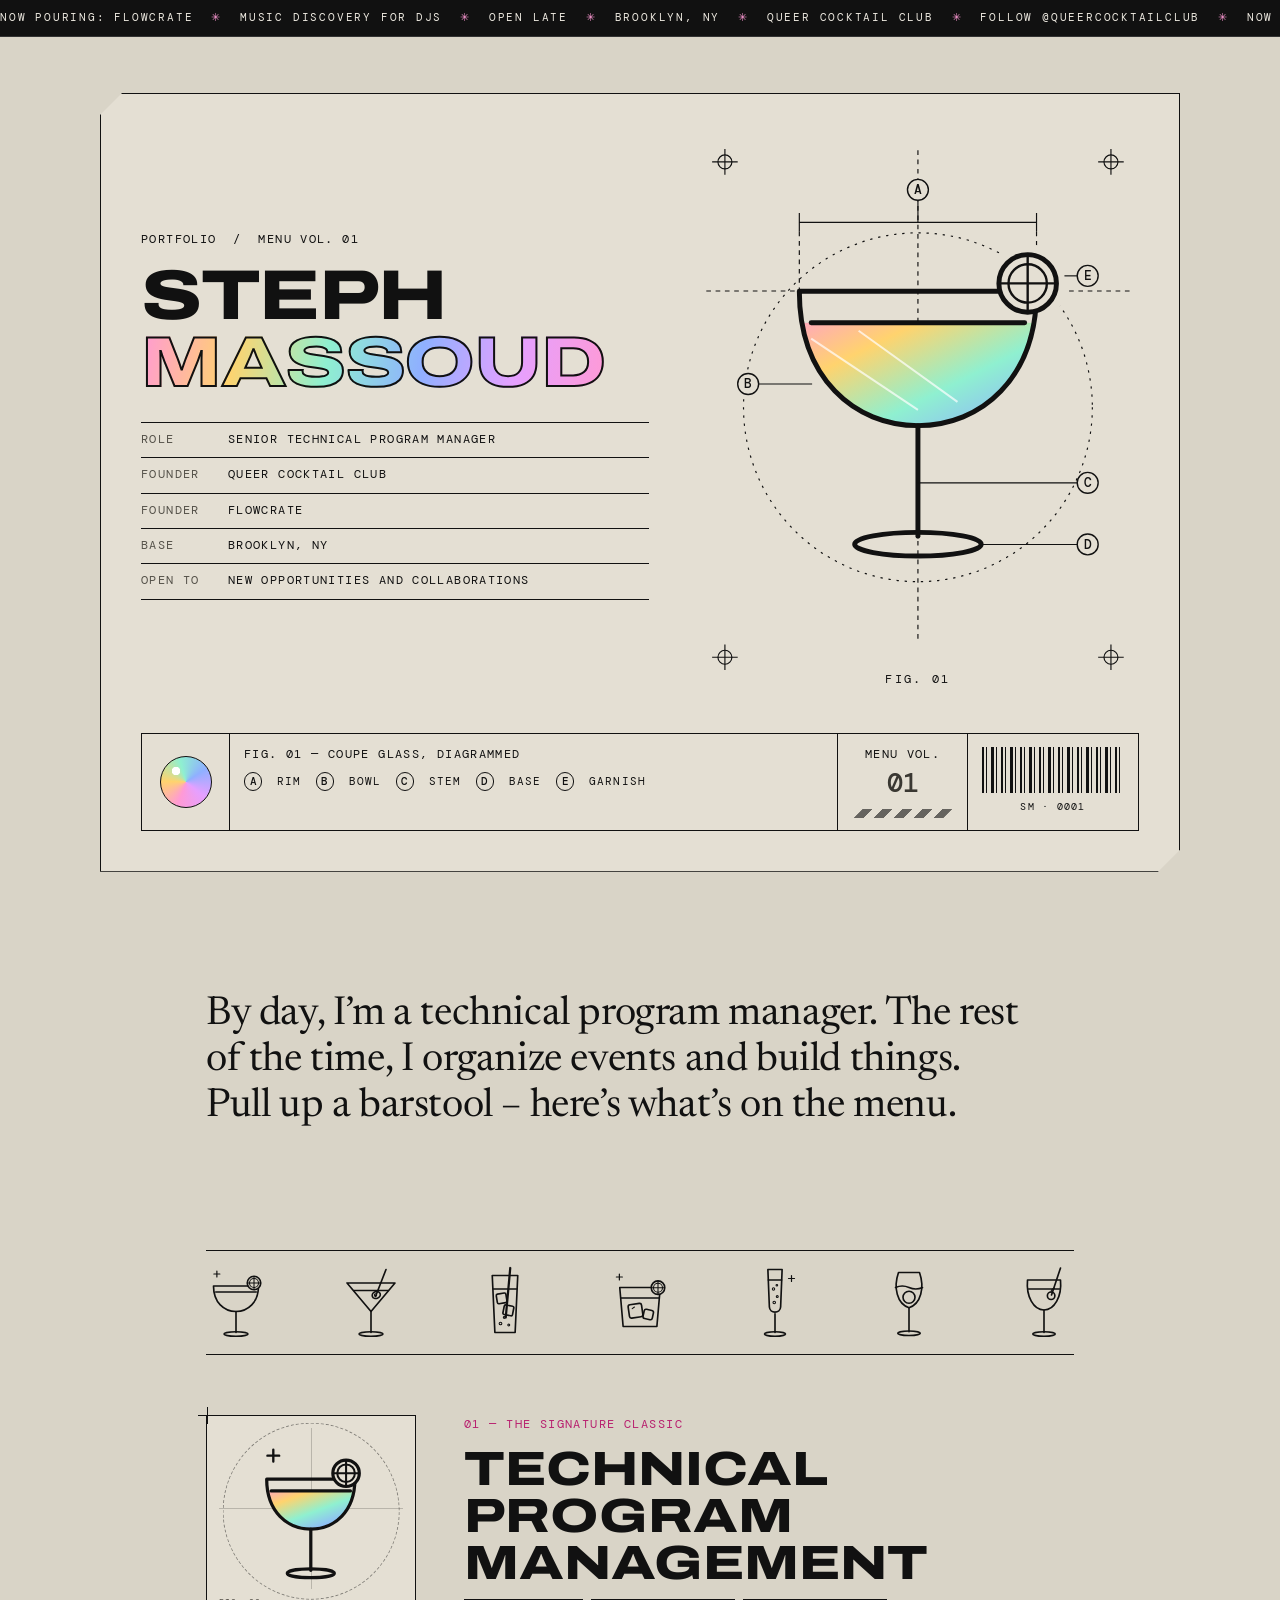
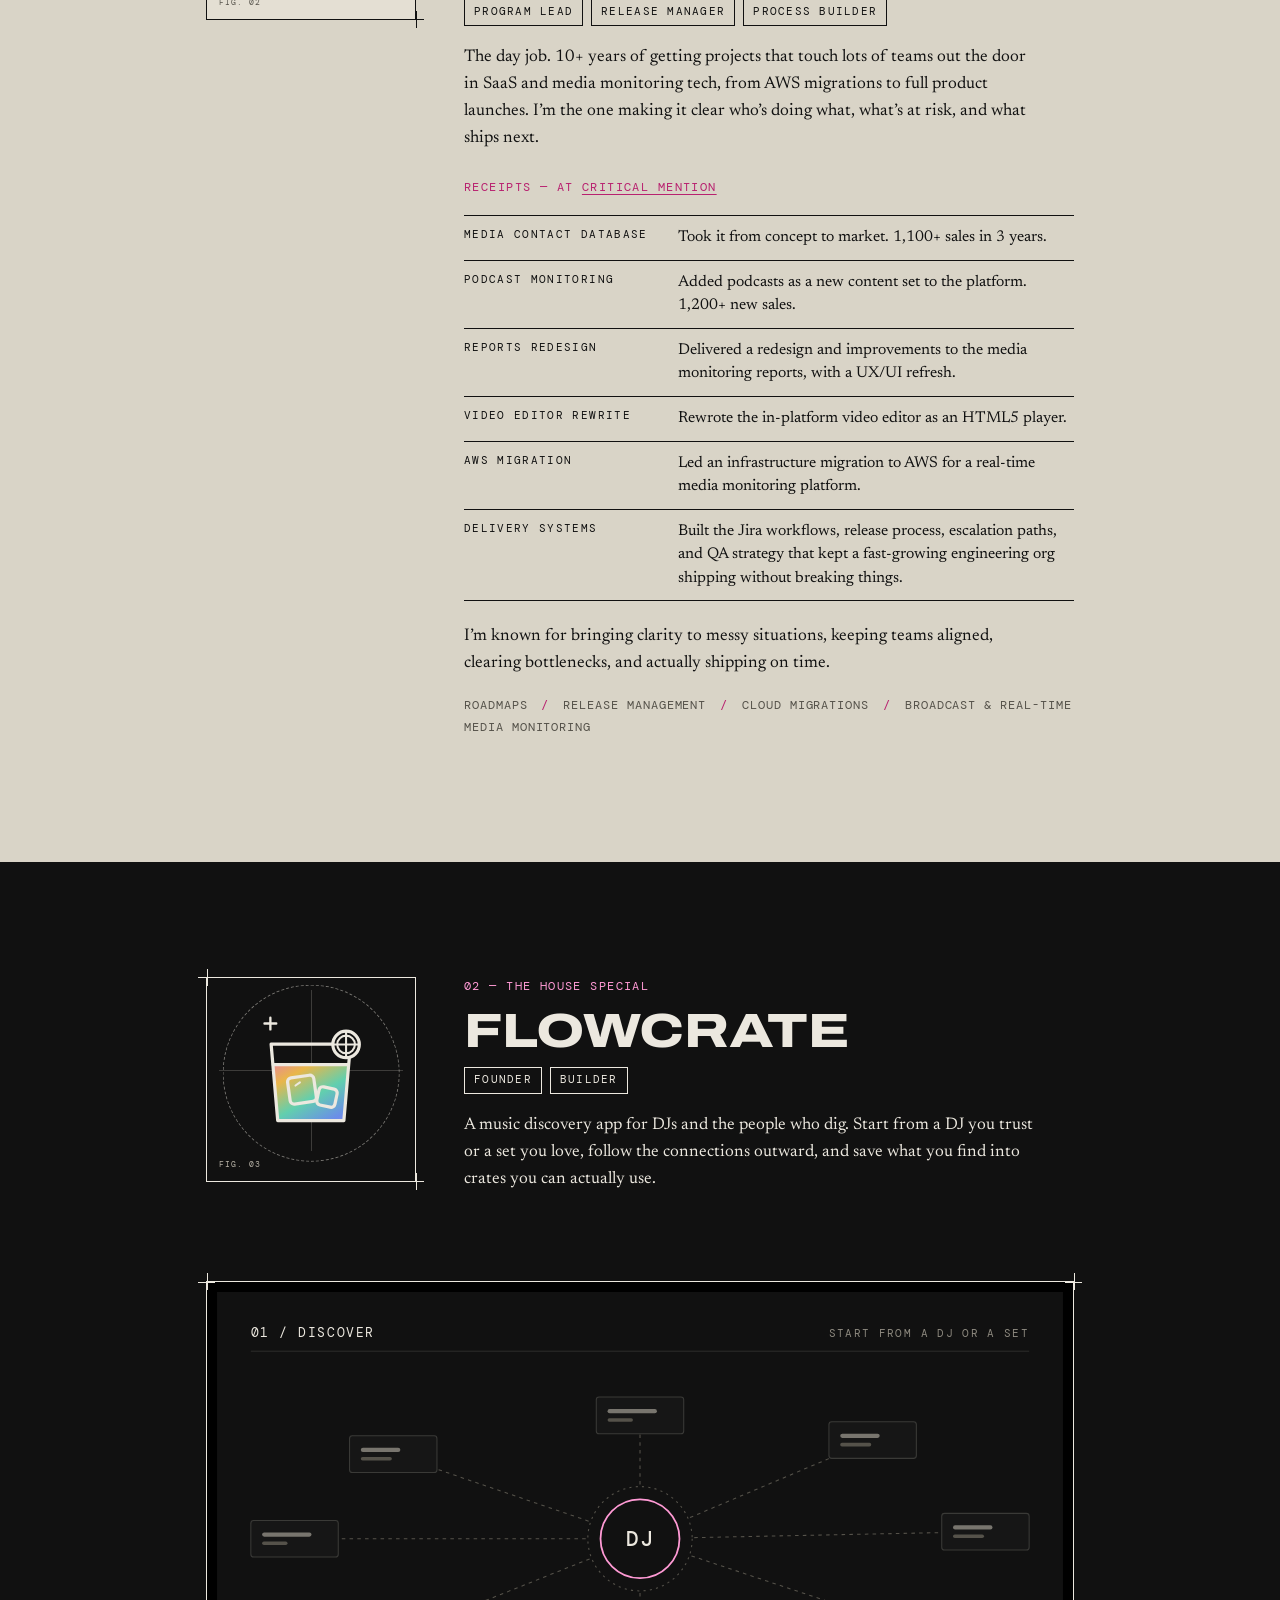
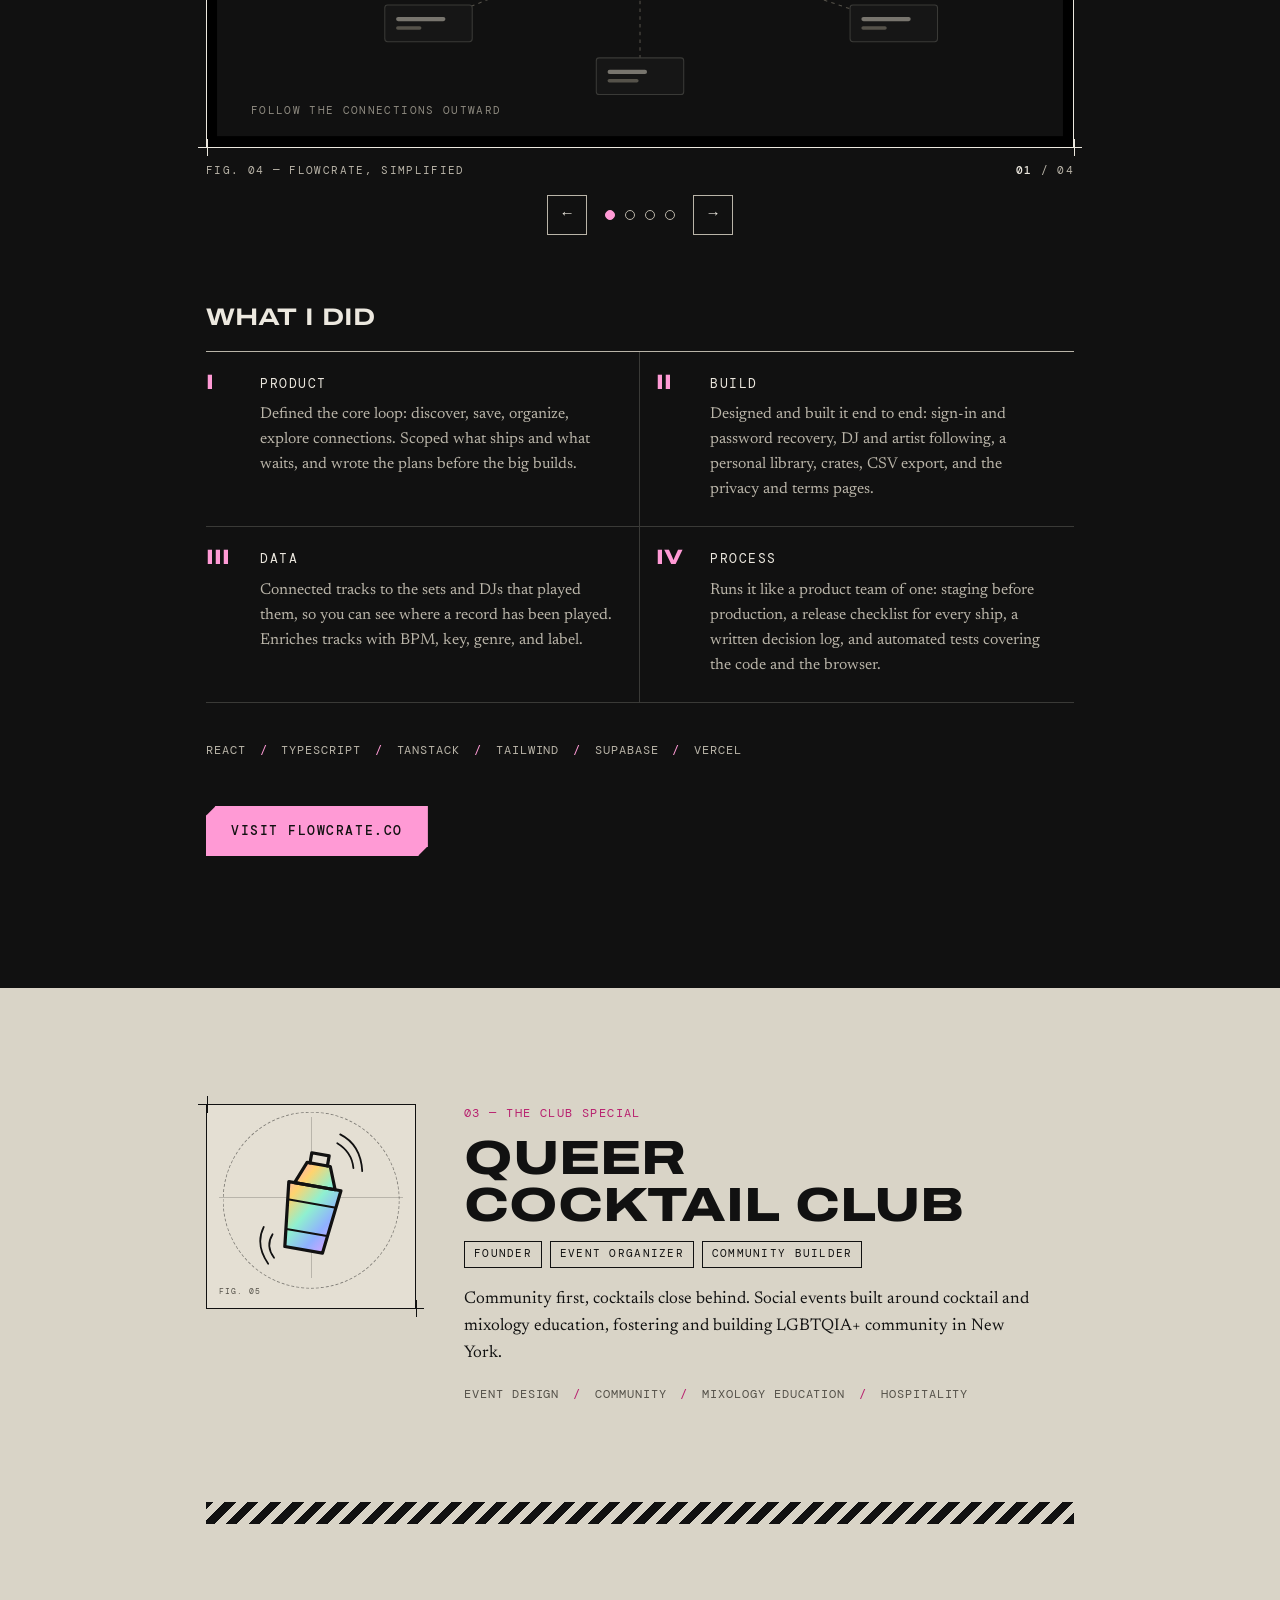
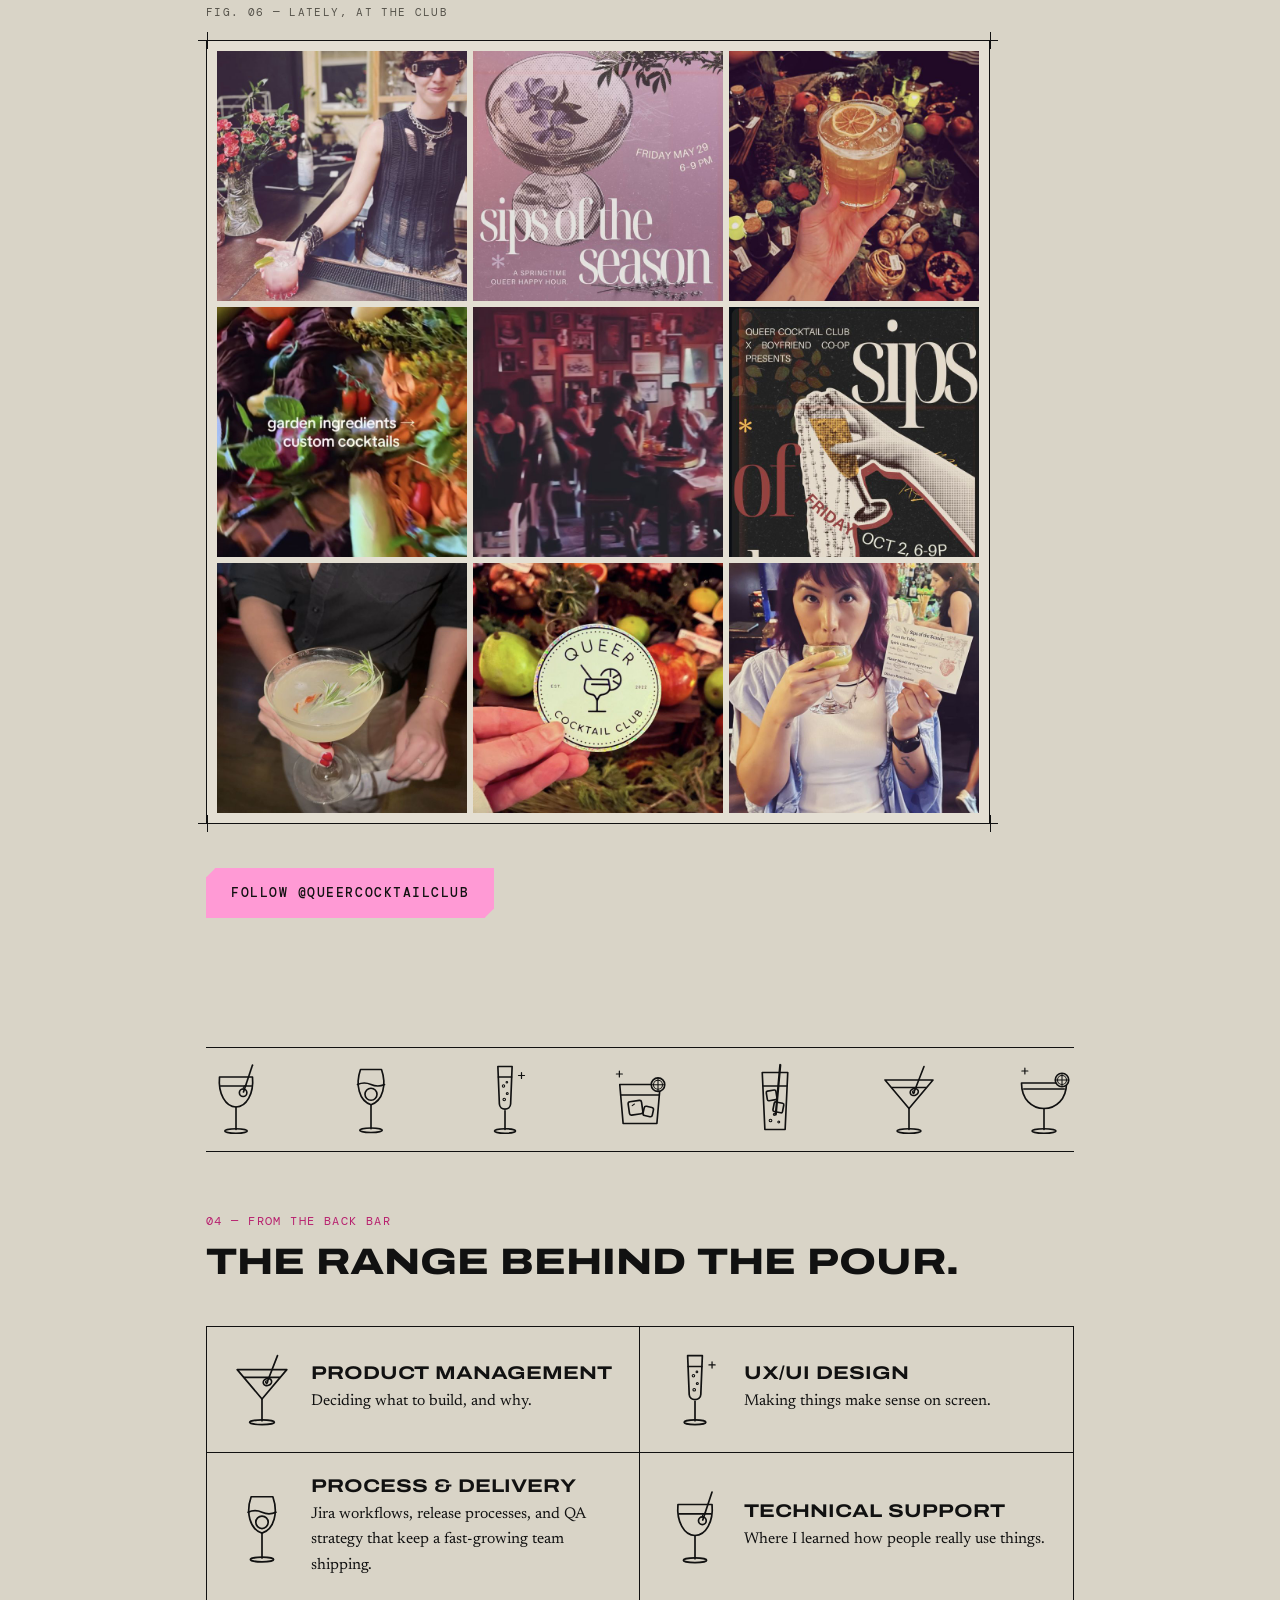
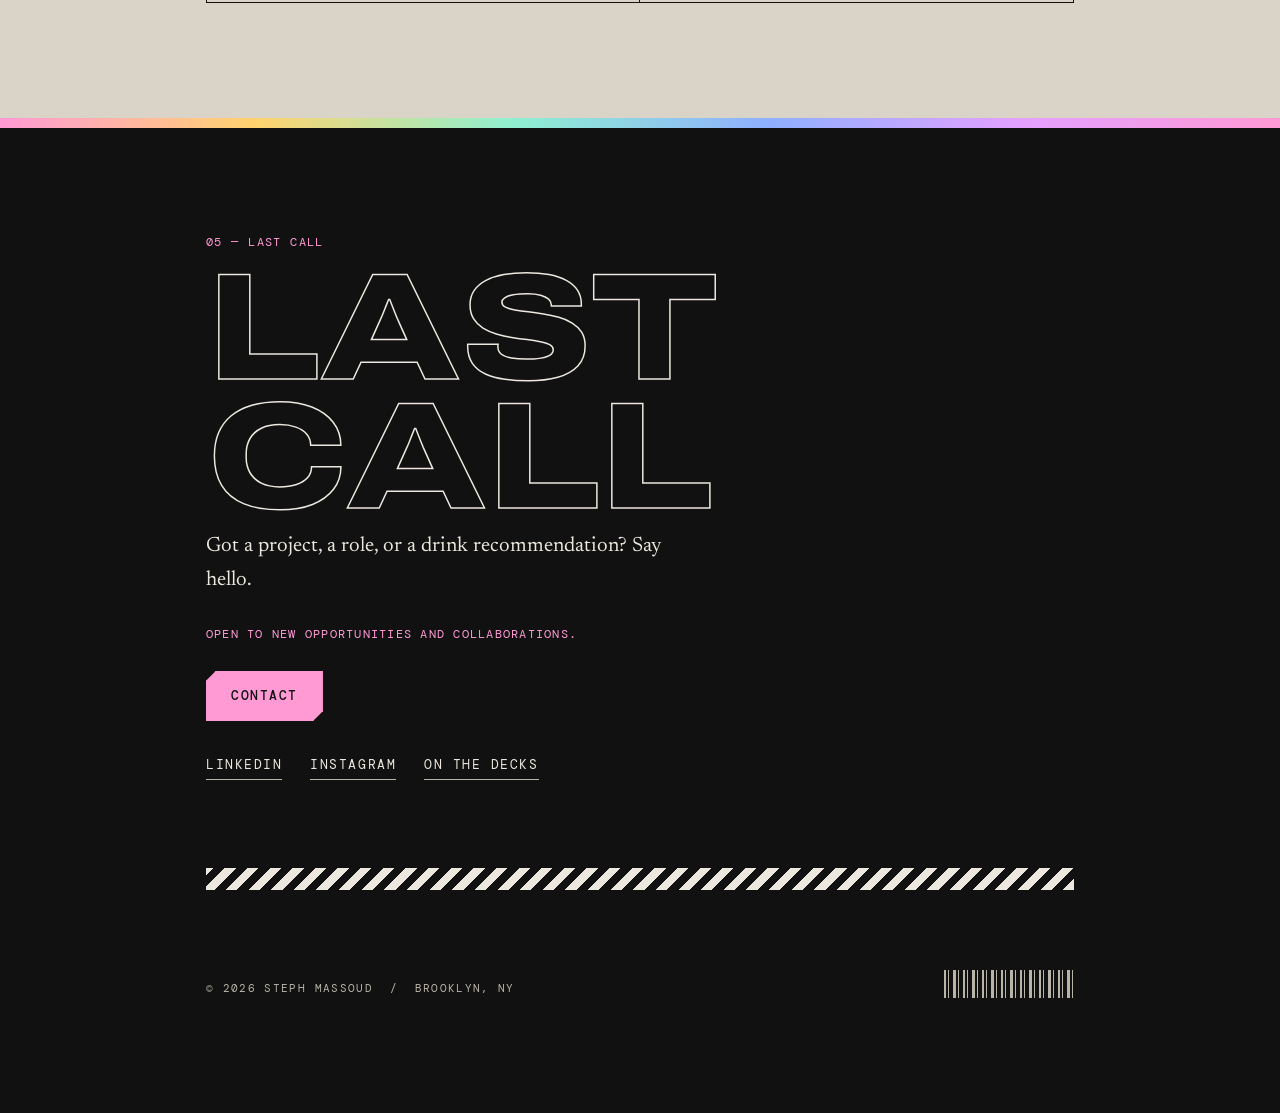
==== commit 9447ac6f: "Link Critical Mention in the receipts heading Co-Authored-By: Claude Sonnet 5.5 <noreply@anthropic.c" ====
--- a/index.html
+++ b/index.html
@@ -35,7 +35,7 @@
     <link rel="preconnect" href="https://fonts.googleapis.com">
     <link rel="preconnect" href="https://fonts.gstatic.com" crossorigin>
     <link href="https://fonts.googleapis.com/css2?family=Archivo:wdth,wght@62..125,500..900&family=DM+Mono:wght@400;500&family=Newsreader:ital,opsz,wght@0,6..72,400..600;1,6..72,400&display=swap" rel="stylesheet">
-    <link rel="stylesheet" href="style.css?v=20261016n" type="text/css">
+    <link rel="stylesheet" href="style.css?v=20261016o" type="text/css">
     <script type="application/ld+json">
     {
       "@context": "https://schema.org",
@@ -318,7 +318,7 @@
                         <p class="chips"><span class="chip">Program Lead</span><span class="chip">Release Manager</span><span class="chip">Process Builder</span></p>
                         <p class="note">The day job. 10+ years of getting projects that touch lots of teams out the door in SaaS and media monitoring tech, from AWS migrations to full product launches. I&rsquo;m the one making it clear who&rsquo;s doing what, what&rsquo;s at risk, and what ships next.</p>
 
-                        <p class="kicker mini-kicker">Receipts &mdash; at Critical Mention</p>
+                        <p class="kicker mini-kicker">Receipts &mdash; at <a href="https://www.criticalmention.com/" target="_blank" rel="noopener">Critical Mention</a></p>
                         <dl class="receipts">
                             <div><dt>Media Contact Database</dt><dd>Took it from concept to market. 1,100+ sales in 3 years.</dd></div>
                             <div><dt>Podcast monitoring</dt><dd>Added podcasts as a new content set to the platform. 1,200+ new sales.</dd></div>
--- a/style.css
+++ b/style.css
@@ -454,3 +454,6 @@
 
 /* tighter gap after the club grid + follow button */
 #club { padding-bottom: clamp(8px, 2vw, 24px); }
+
+.mini-kicker a { color: inherit; text-decoration: underline; text-underline-offset: 3px; text-decoration-thickness: 1px; }
+.mini-kicker a:hover, .mini-kicker a:focus-visible { text-decoration-thickness: 2px; }
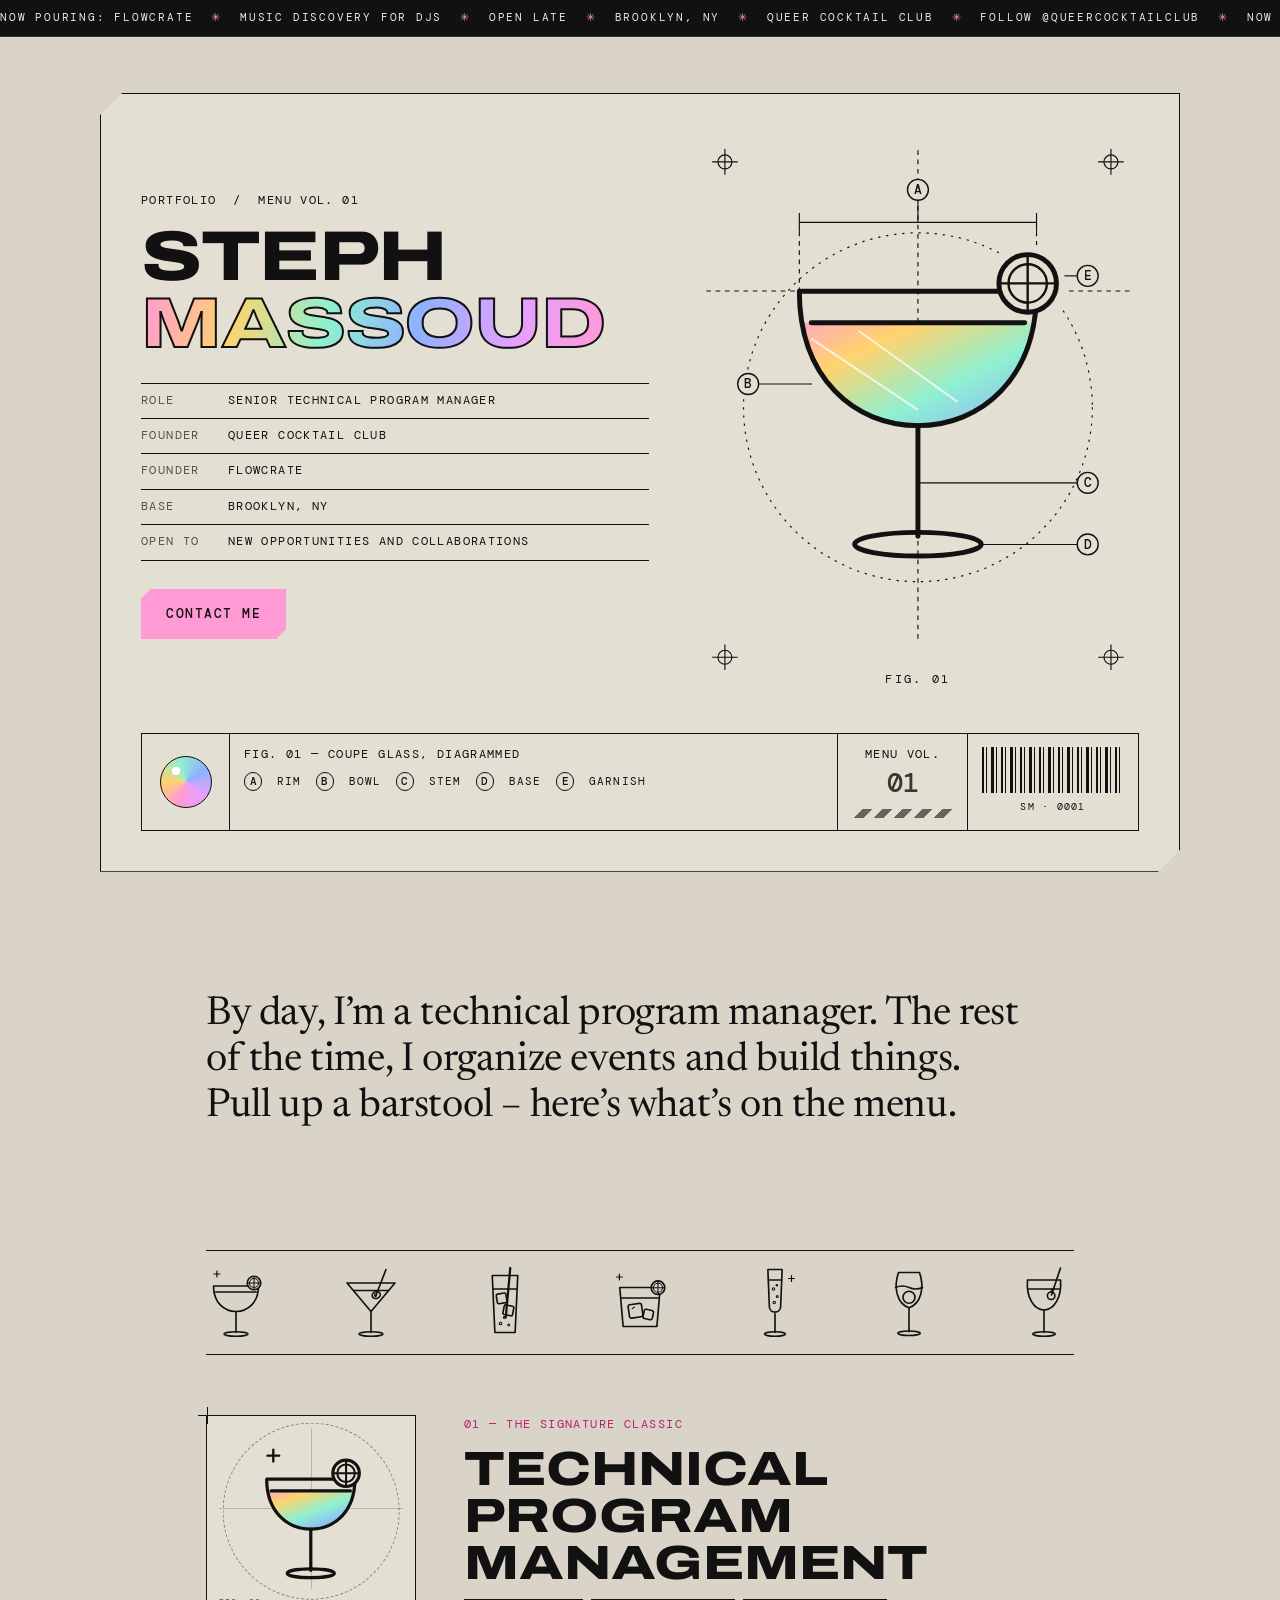
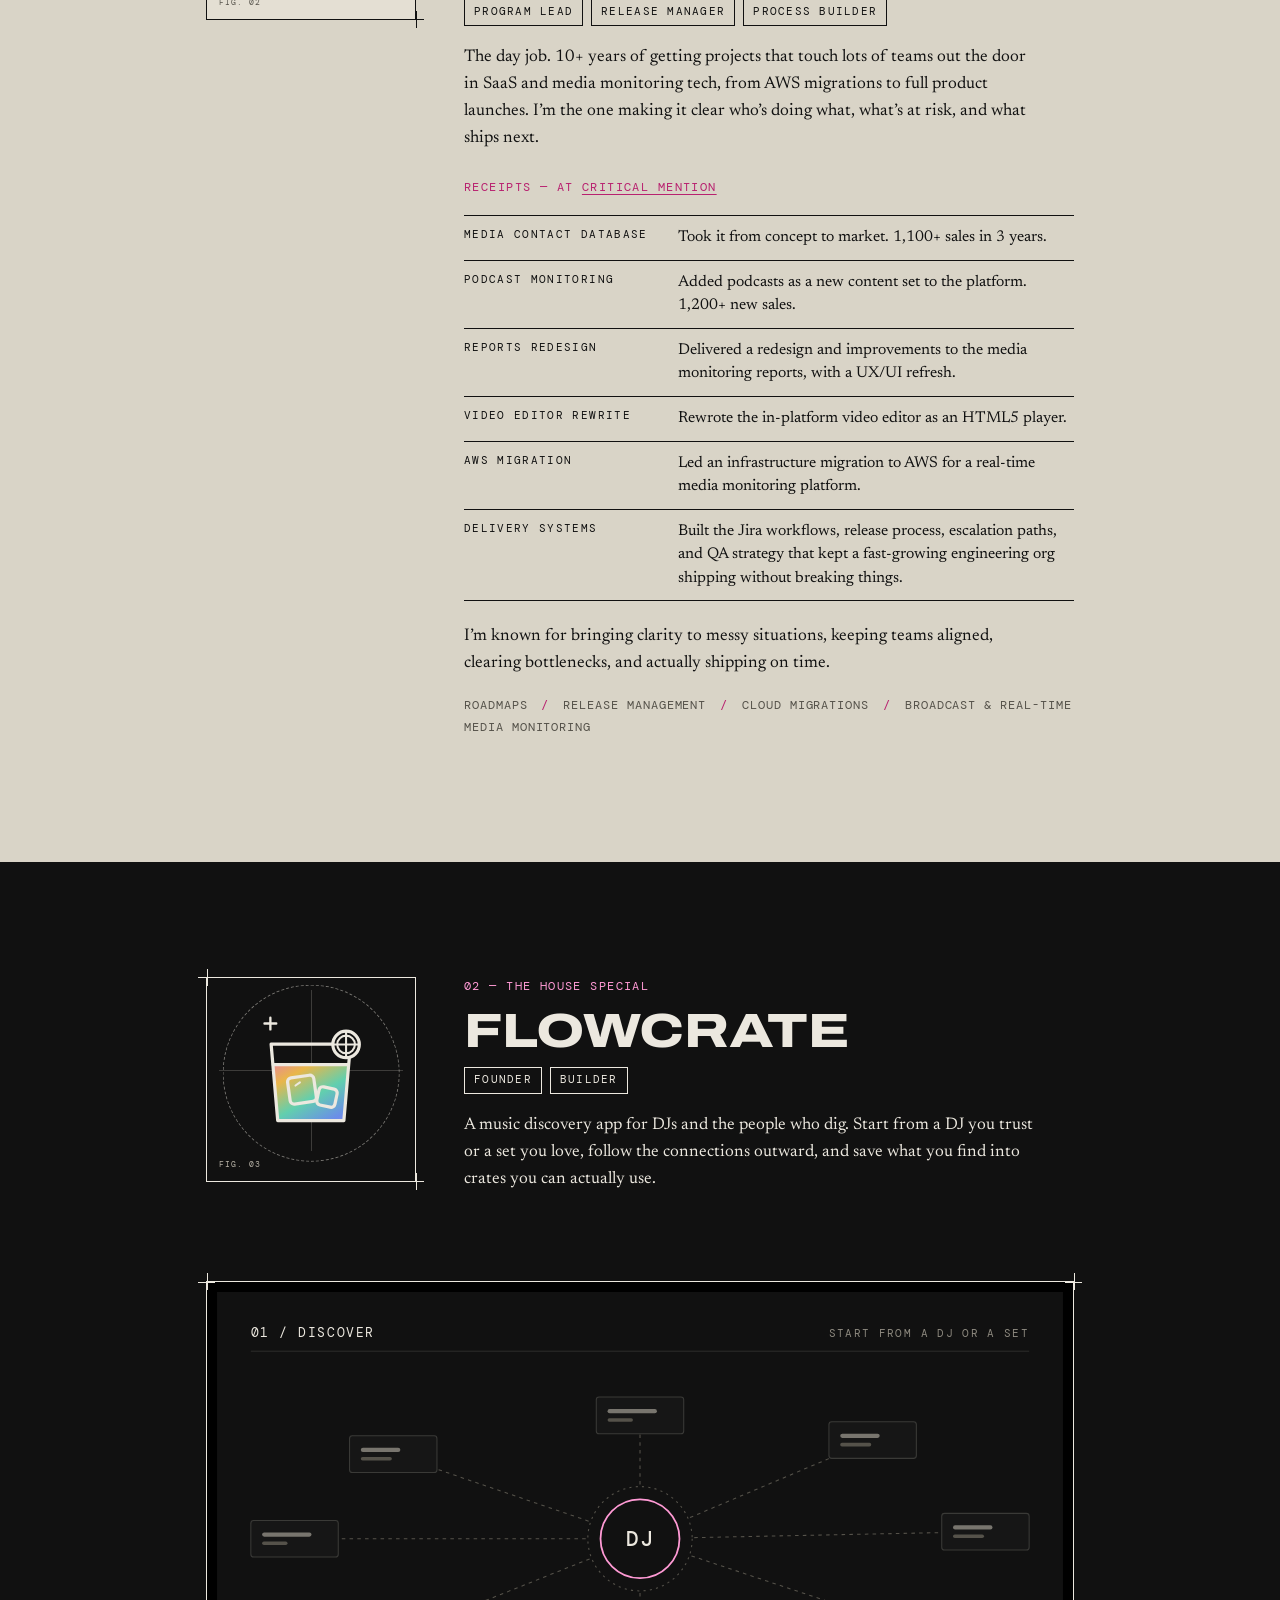
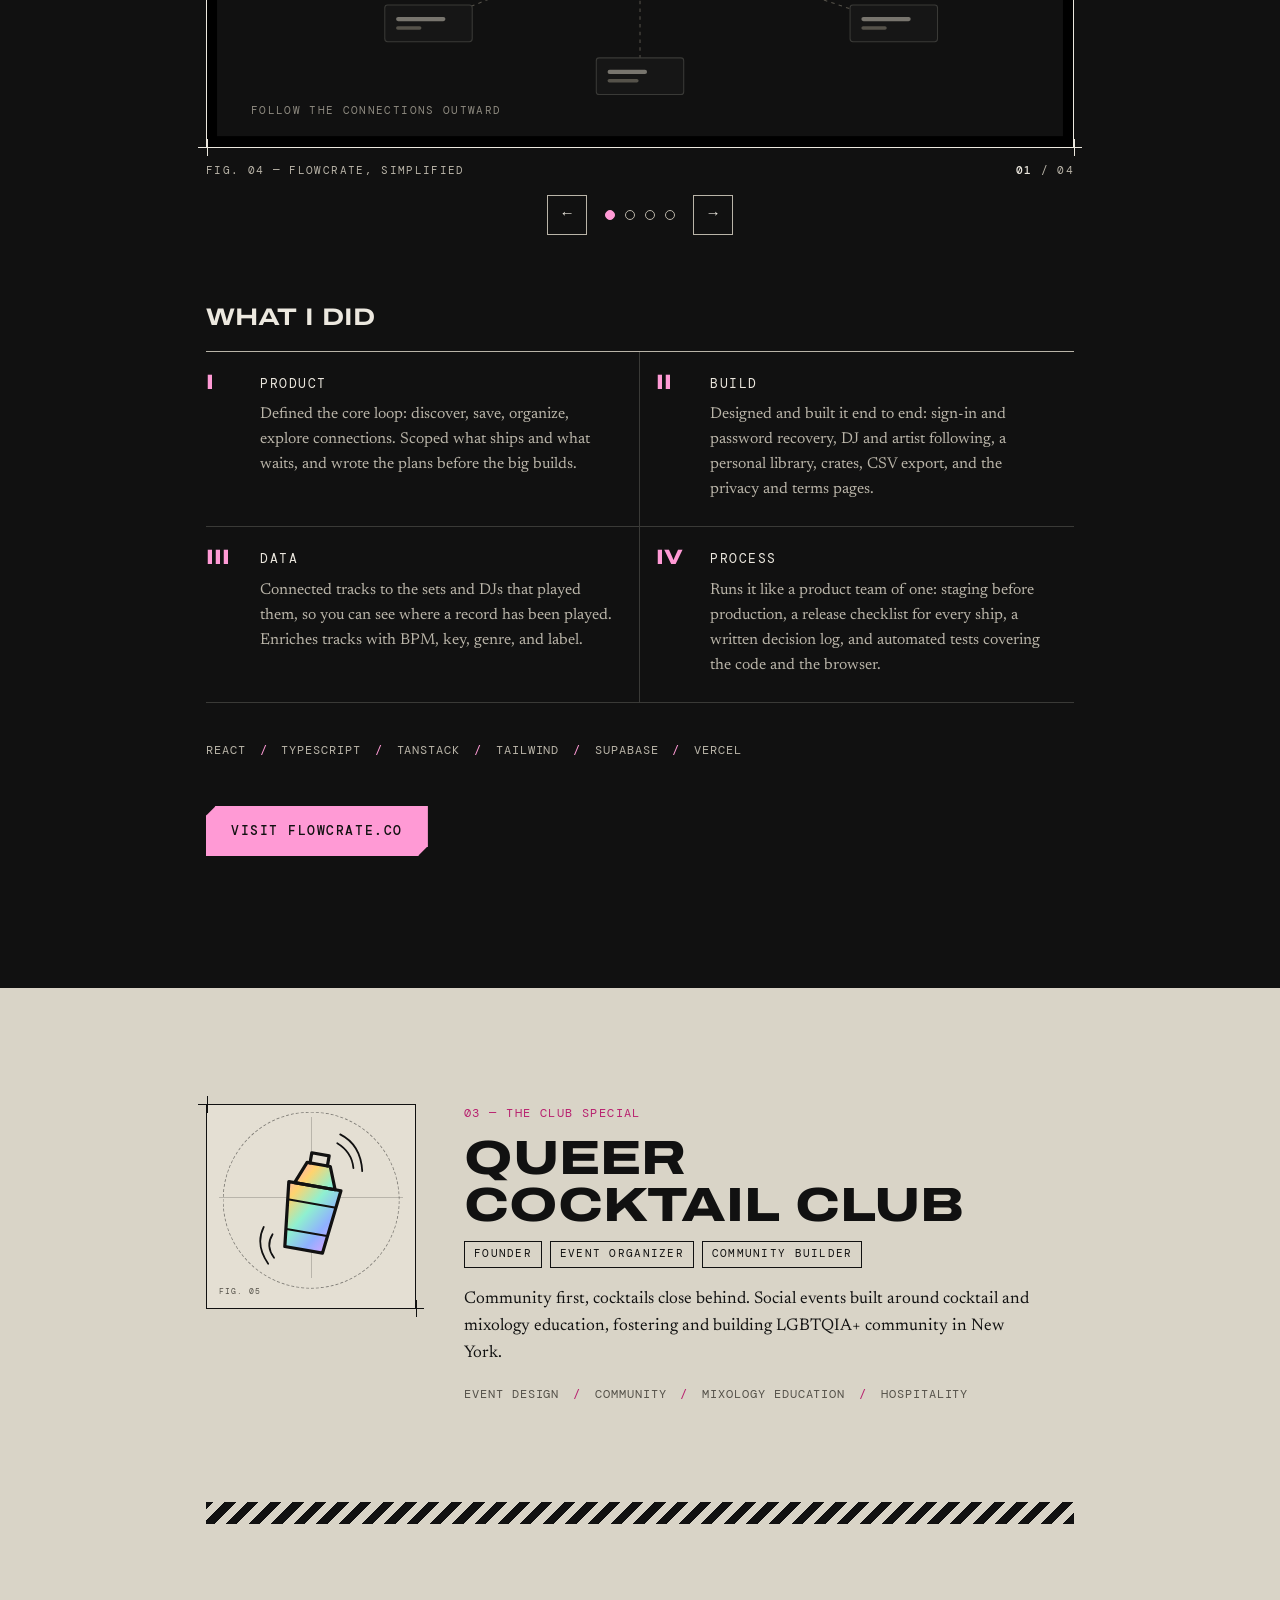
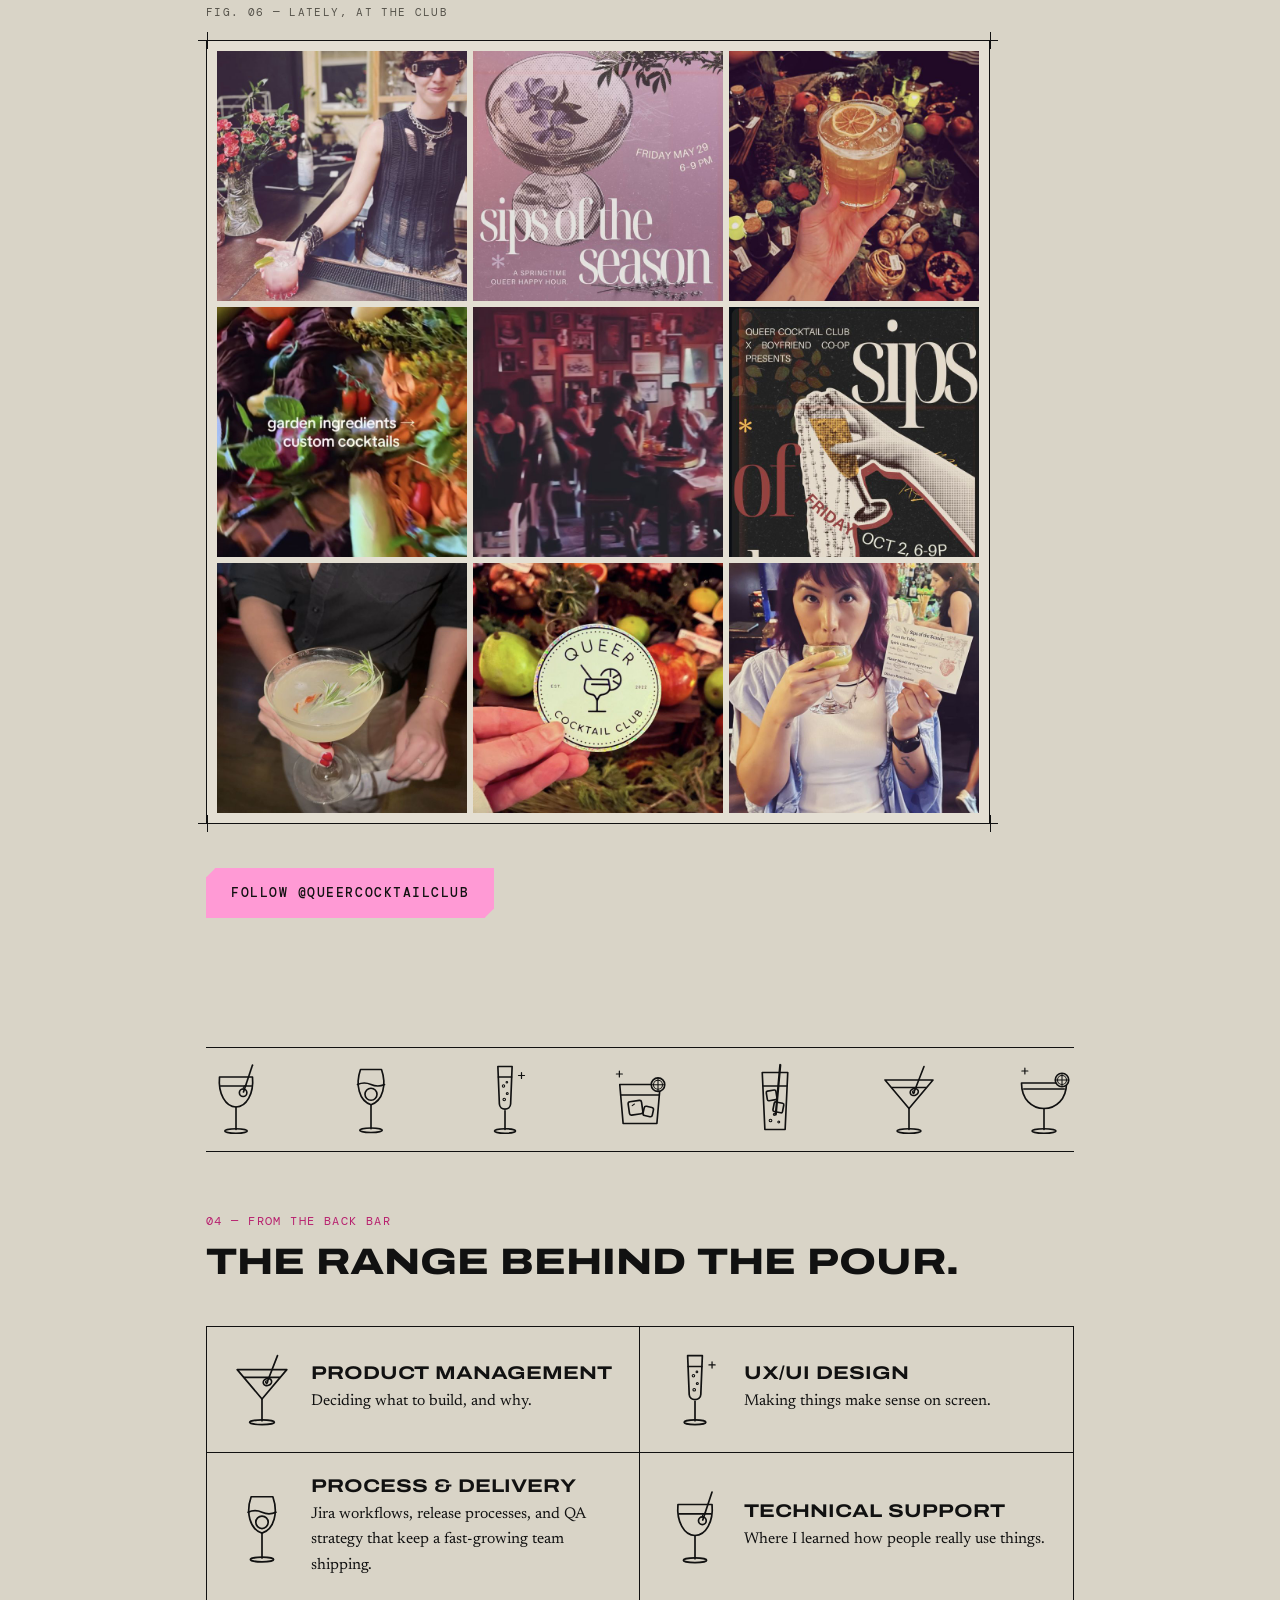
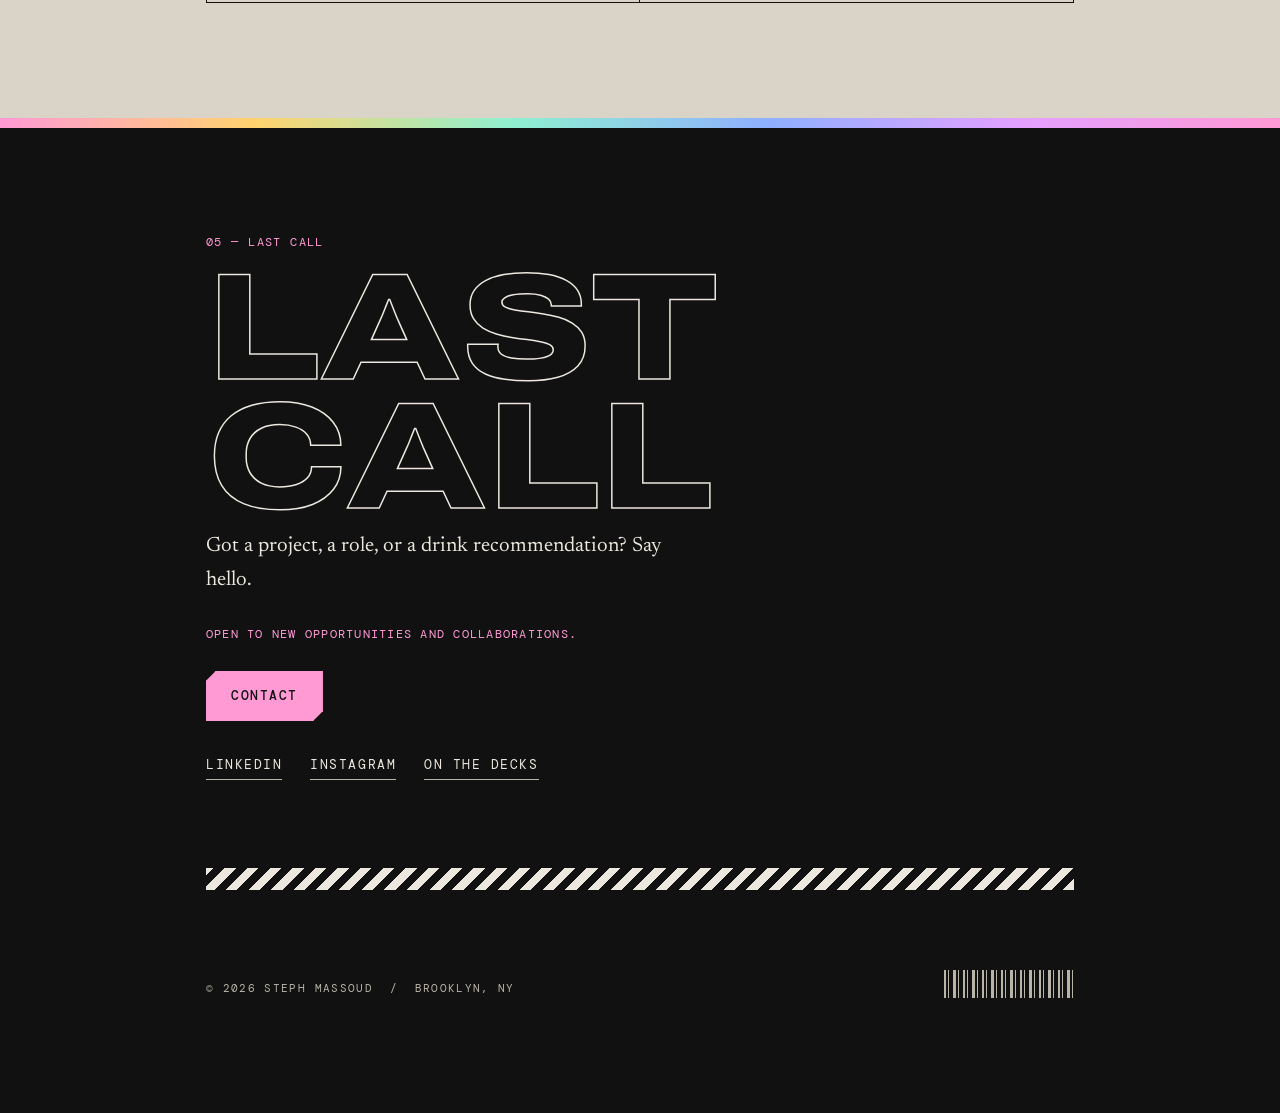
==== commit 211d7780: "Add Contact me button to the hero Co-Authored-By: Claude Sonnet 5.5 <noreply@anthropic.com> Claude-S" ====
--- a/index.html
+++ b/index.html
@@ -35,7 +35,7 @@
     <link rel="preconnect" href="https://fonts.googleapis.com">
     <link rel="preconnect" href="https://fonts.gstatic.com" crossorigin>
     <link href="https://fonts.googleapis.com/css2?family=Archivo:wdth,wght@62..125,500..900&family=DM+Mono:wght@400;500&family=Newsreader:ital,opsz,wght@0,6..72,400..600;1,6..72,400&display=swap" rel="stylesheet">
-    <link rel="stylesheet" href="style.css?v=20261016o" type="text/css">
+    <link rel="stylesheet" href="style.css?v=20261016p" type="text/css">
     <script type="application/ld+json">
     {
       "@context": "https://schema.org",
@@ -195,6 +195,7 @@
                         <div><dt>Base</dt><dd>Brooklyn, NY</dd></div>
                         <div><dt>Open to</dt><dd>New opportunities and collaborations</dd></div>
                     </dl>
+                    <p class="hero-cta"><a href="mailto:stephanie.ranya@gmail.com" class="button">Contact me</a></p>
                 </div>
 
                 <figure class="diagram-wrap">
--- a/style.css
+++ b/style.css
@@ -457,3 +457,4 @@
 
 .mini-kicker a { color: inherit; text-decoration: underline; text-underline-offset: 3px; text-decoration-thickness: 1px; }
 .mini-kicker a:hover, .mini-kicker a:focus-visible { text-decoration-thickness: 2px; }
+.hero-cta { margin: 28px 0 0; }
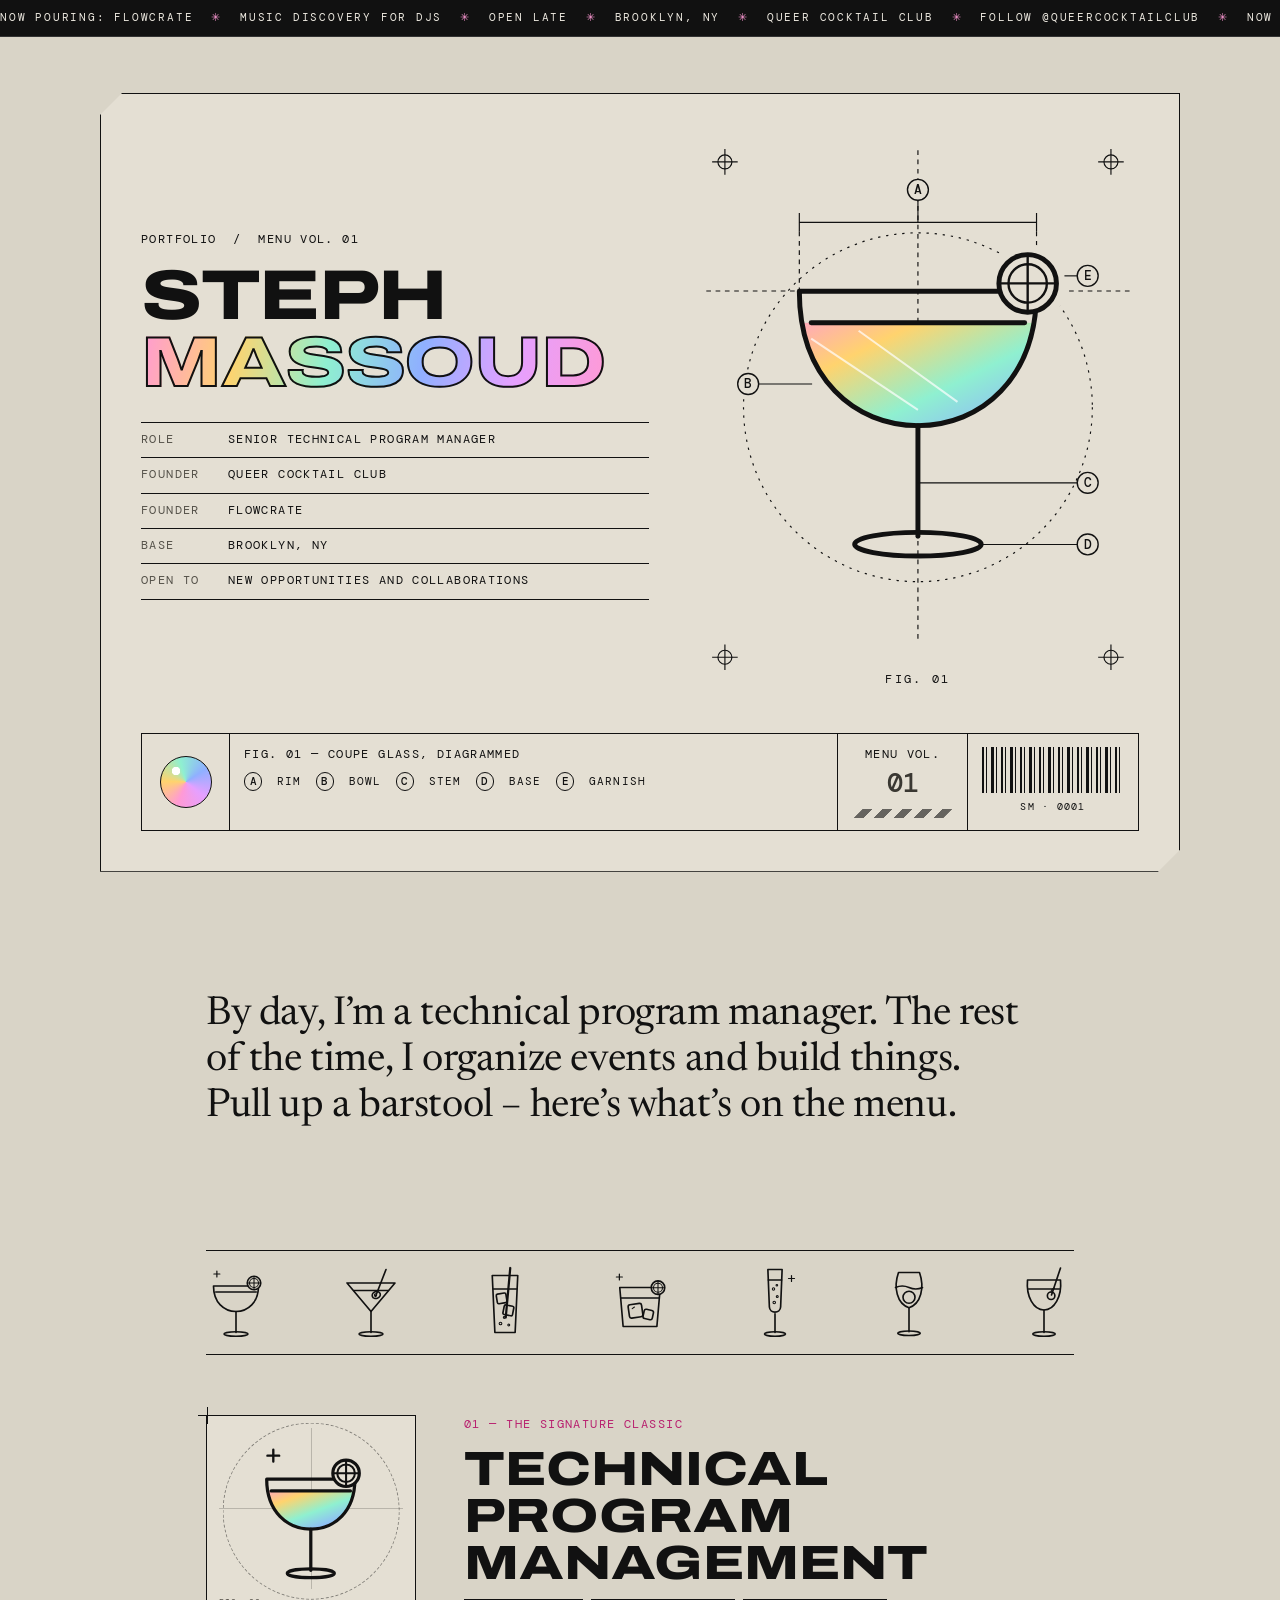
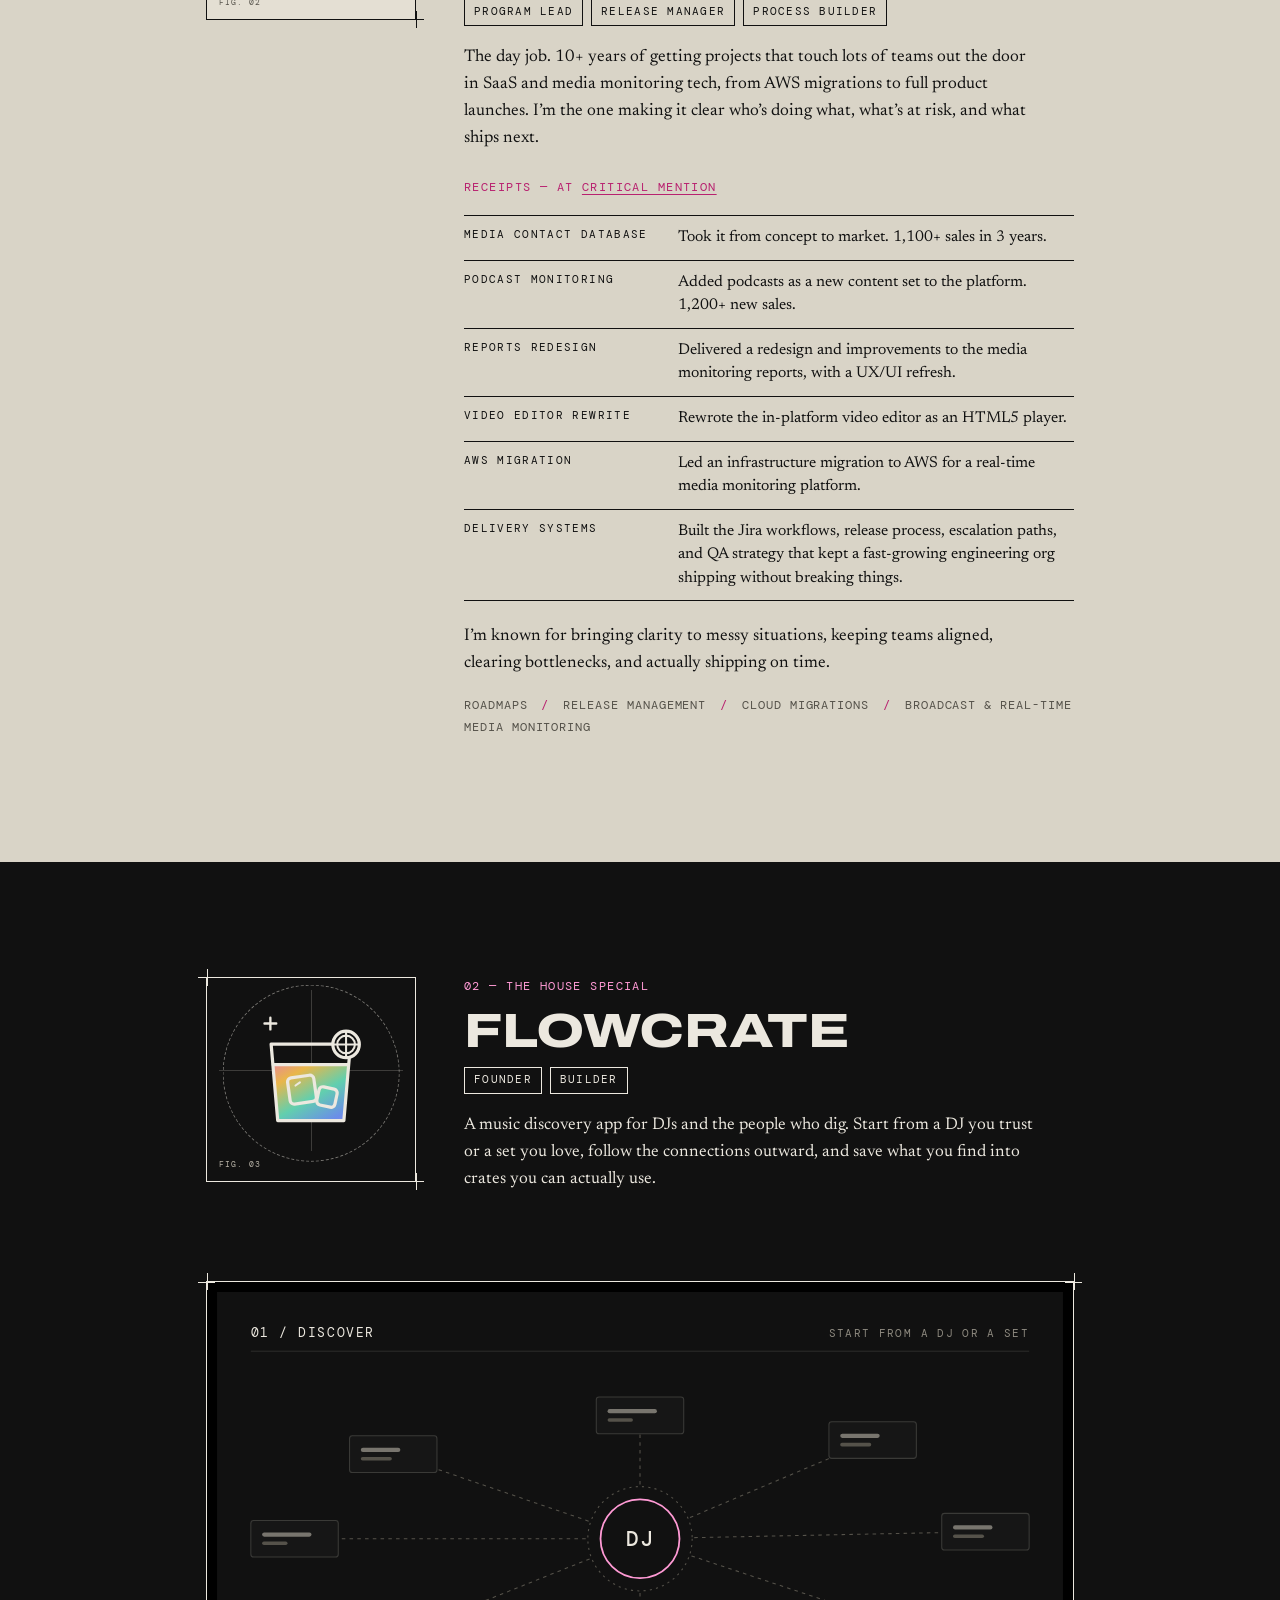
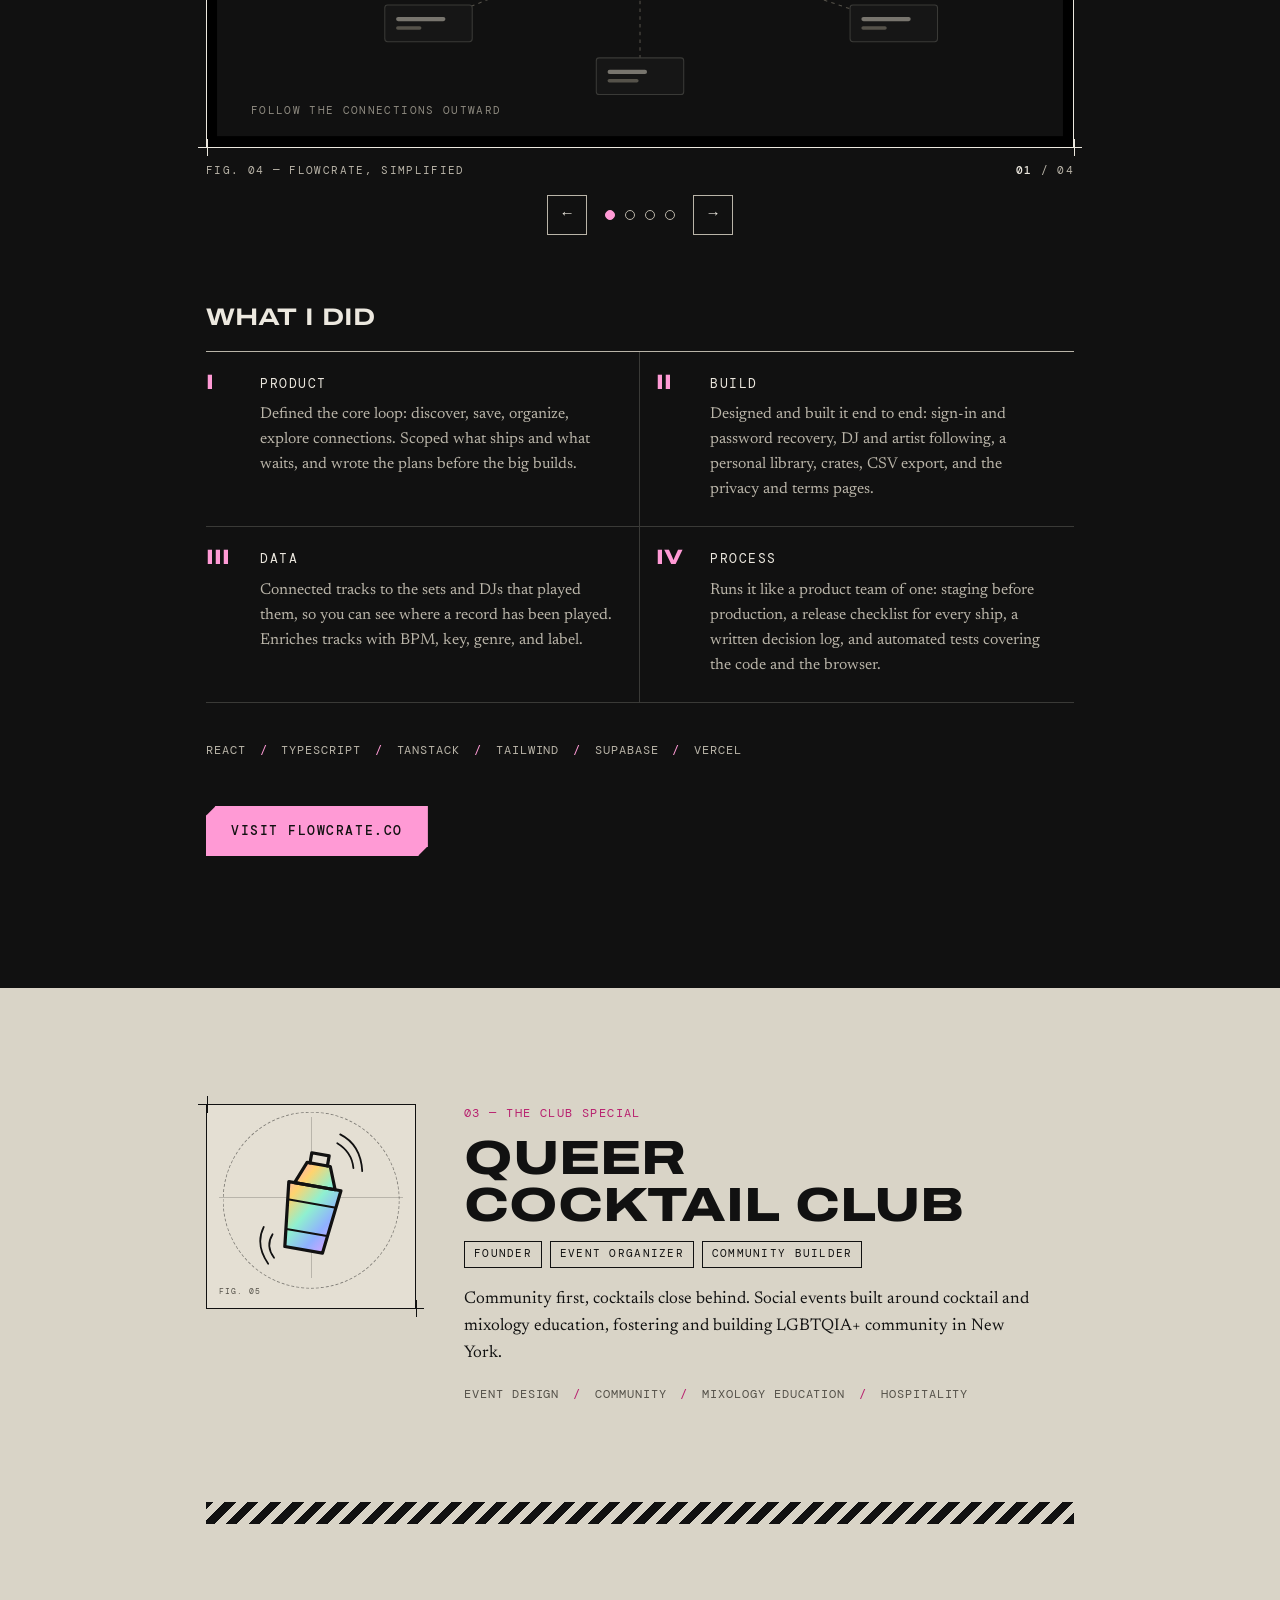
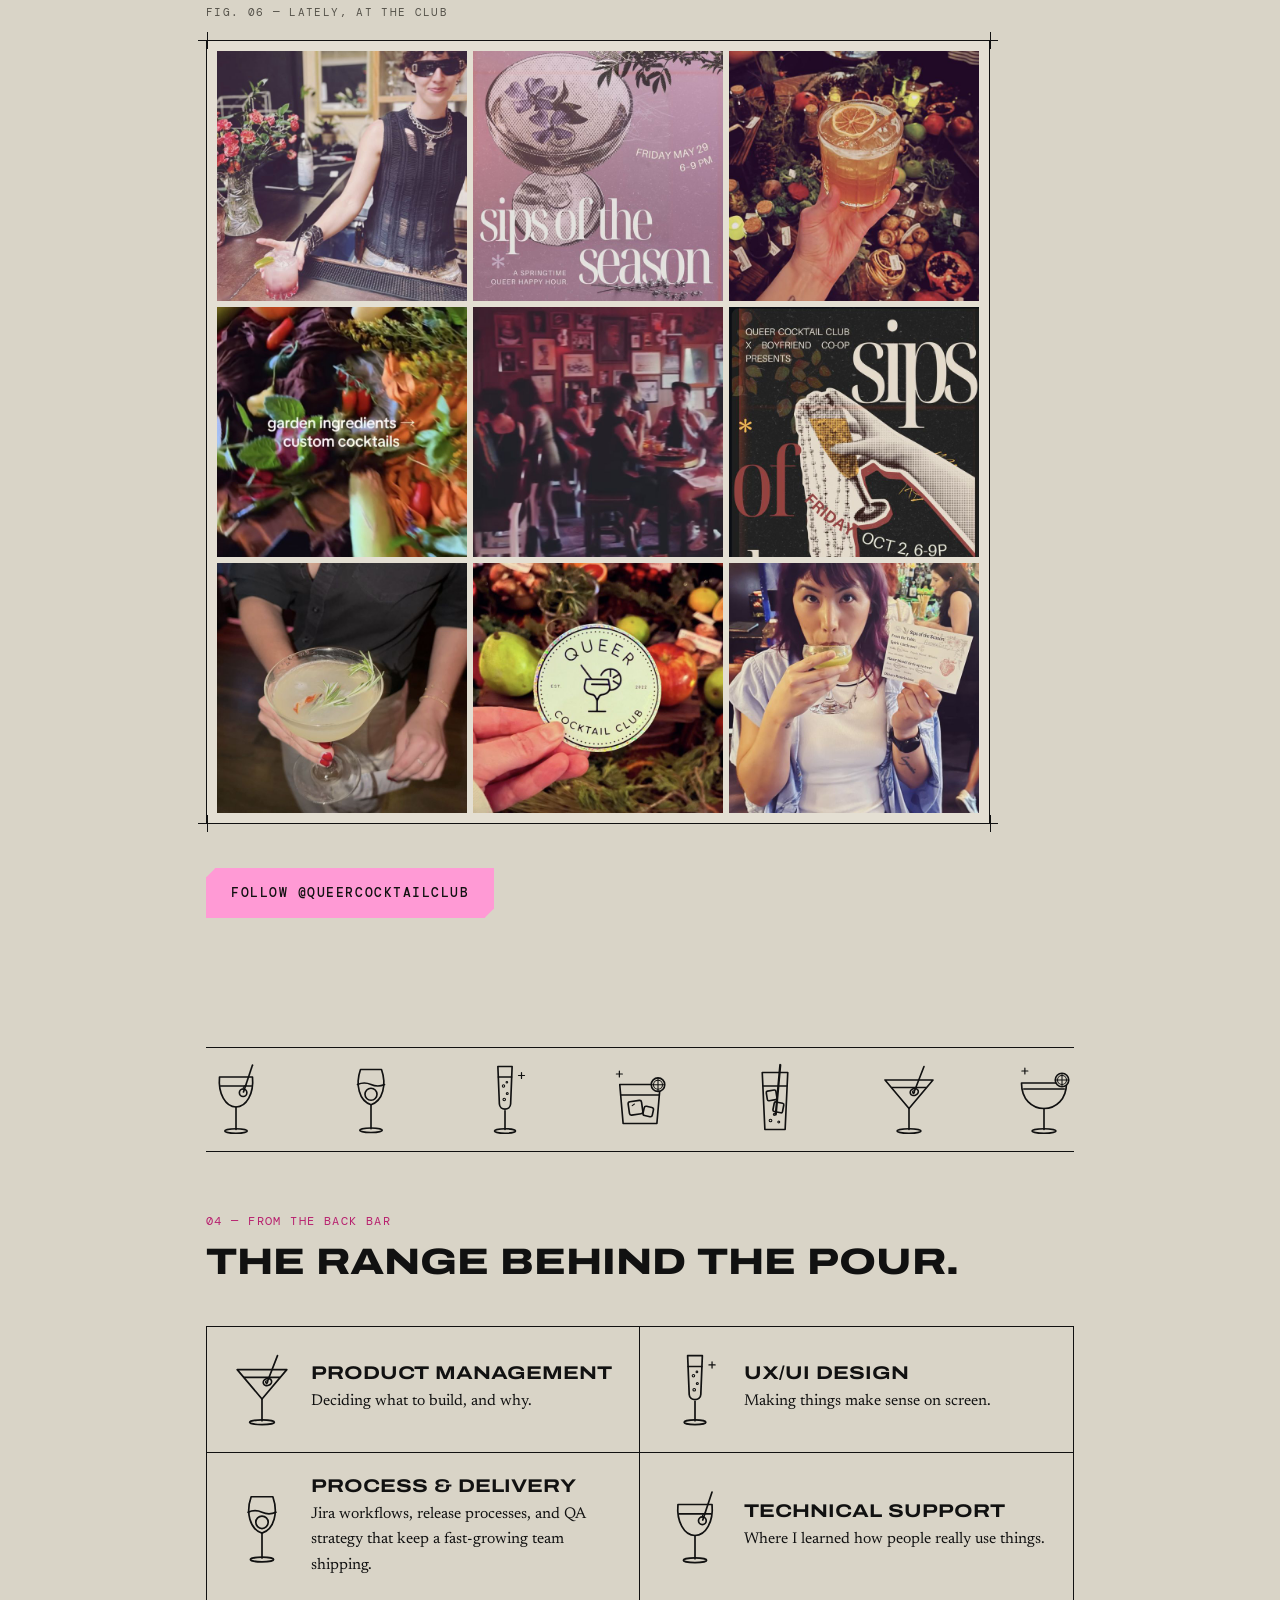
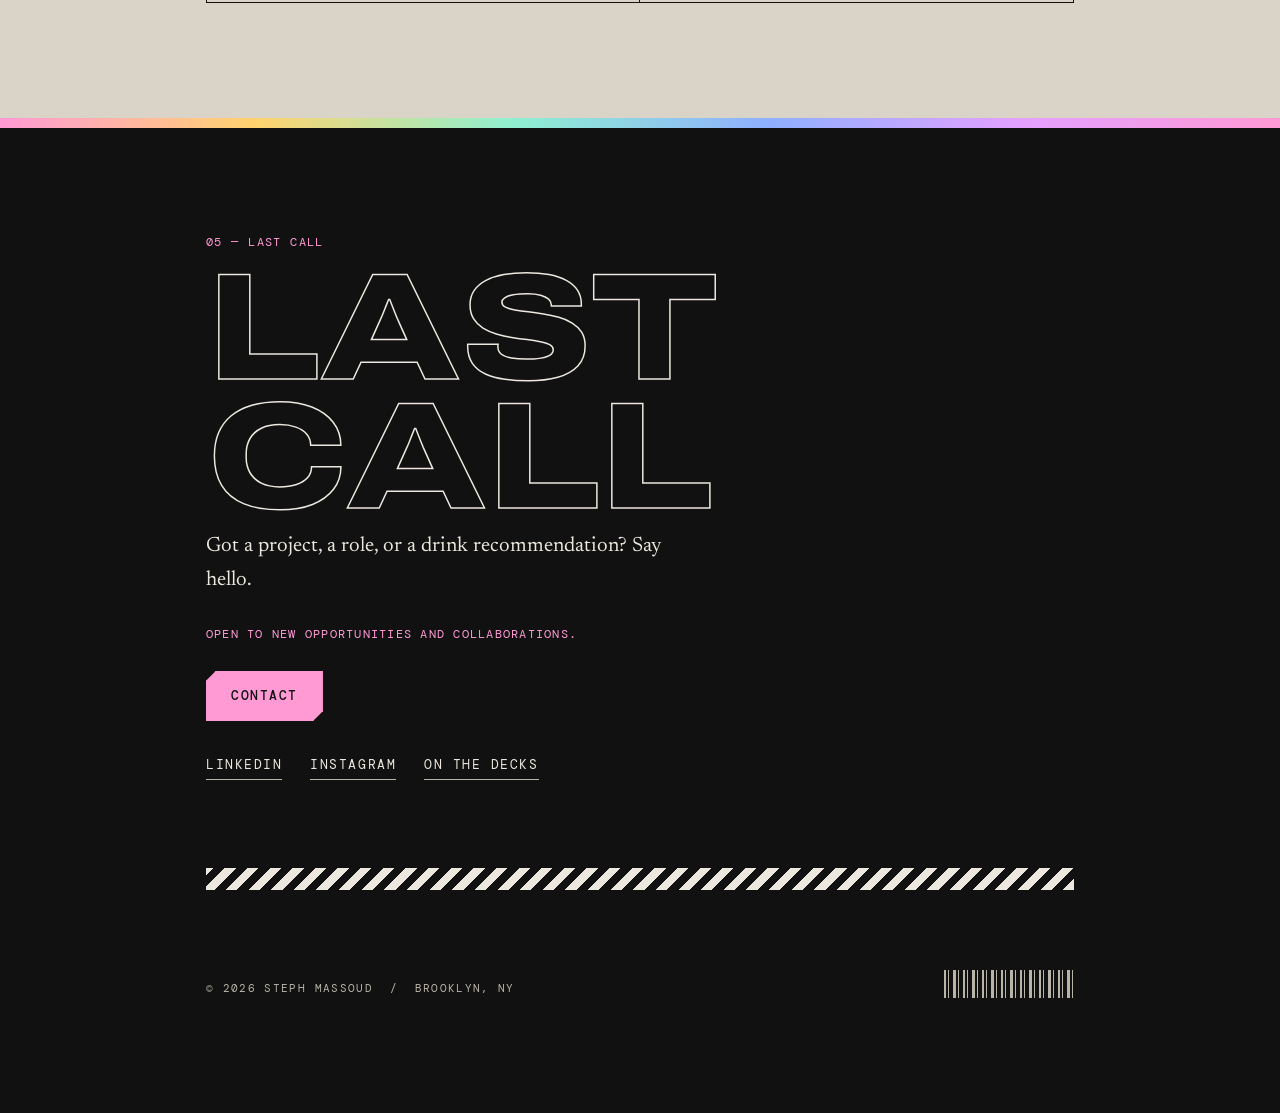
==== commit fd1fd2a2: "Remove hero Contact me button Co-Authored-By: Claude Sonnet 5.5 <noreply@anthropic.com> Claude-Sessi" ====
--- a/index.html
+++ b/index.html
@@ -35,7 +35,7 @@
     <link rel="preconnect" href="https://fonts.googleapis.com">
     <link rel="preconnect" href="https://fonts.gstatic.com" crossorigin>
     <link href="https://fonts.googleapis.com/css2?family=Archivo:wdth,wght@62..125,500..900&family=DM+Mono:wght@400;500&family=Newsreader:ital,opsz,wght@0,6..72,400..600;1,6..72,400&display=swap" rel="stylesheet">
-    <link rel="stylesheet" href="style.css?v=20261016p" type="text/css">
+    <link rel="stylesheet" href="style.css?v=20261016q" type="text/css">
     <script type="application/ld+json">
     {
       "@context": "https://schema.org",
@@ -195,7 +195,6 @@
                         <div><dt>Base</dt><dd>Brooklyn, NY</dd></div>
                         <div><dt>Open to</dt><dd>New opportunities and collaborations</dd></div>
                     </dl>
-                    <p class="hero-cta"><a href="mailto:stephanie.ranya@gmail.com" class="button">Contact me</a></p>
                 </div>
 
                 <figure class="diagram-wrap">
--- a/style.css
+++ b/style.css
@@ -457,4 +457,3 @@
 
 .mini-kicker a { color: inherit; text-decoration: underline; text-underline-offset: 3px; text-decoration-thickness: 1px; }
 .mini-kicker a:hover, .mini-kicker a:focus-visible { text-decoration-thickness: 2px; }
-.hero-cta { margin: 28px 0 0; }
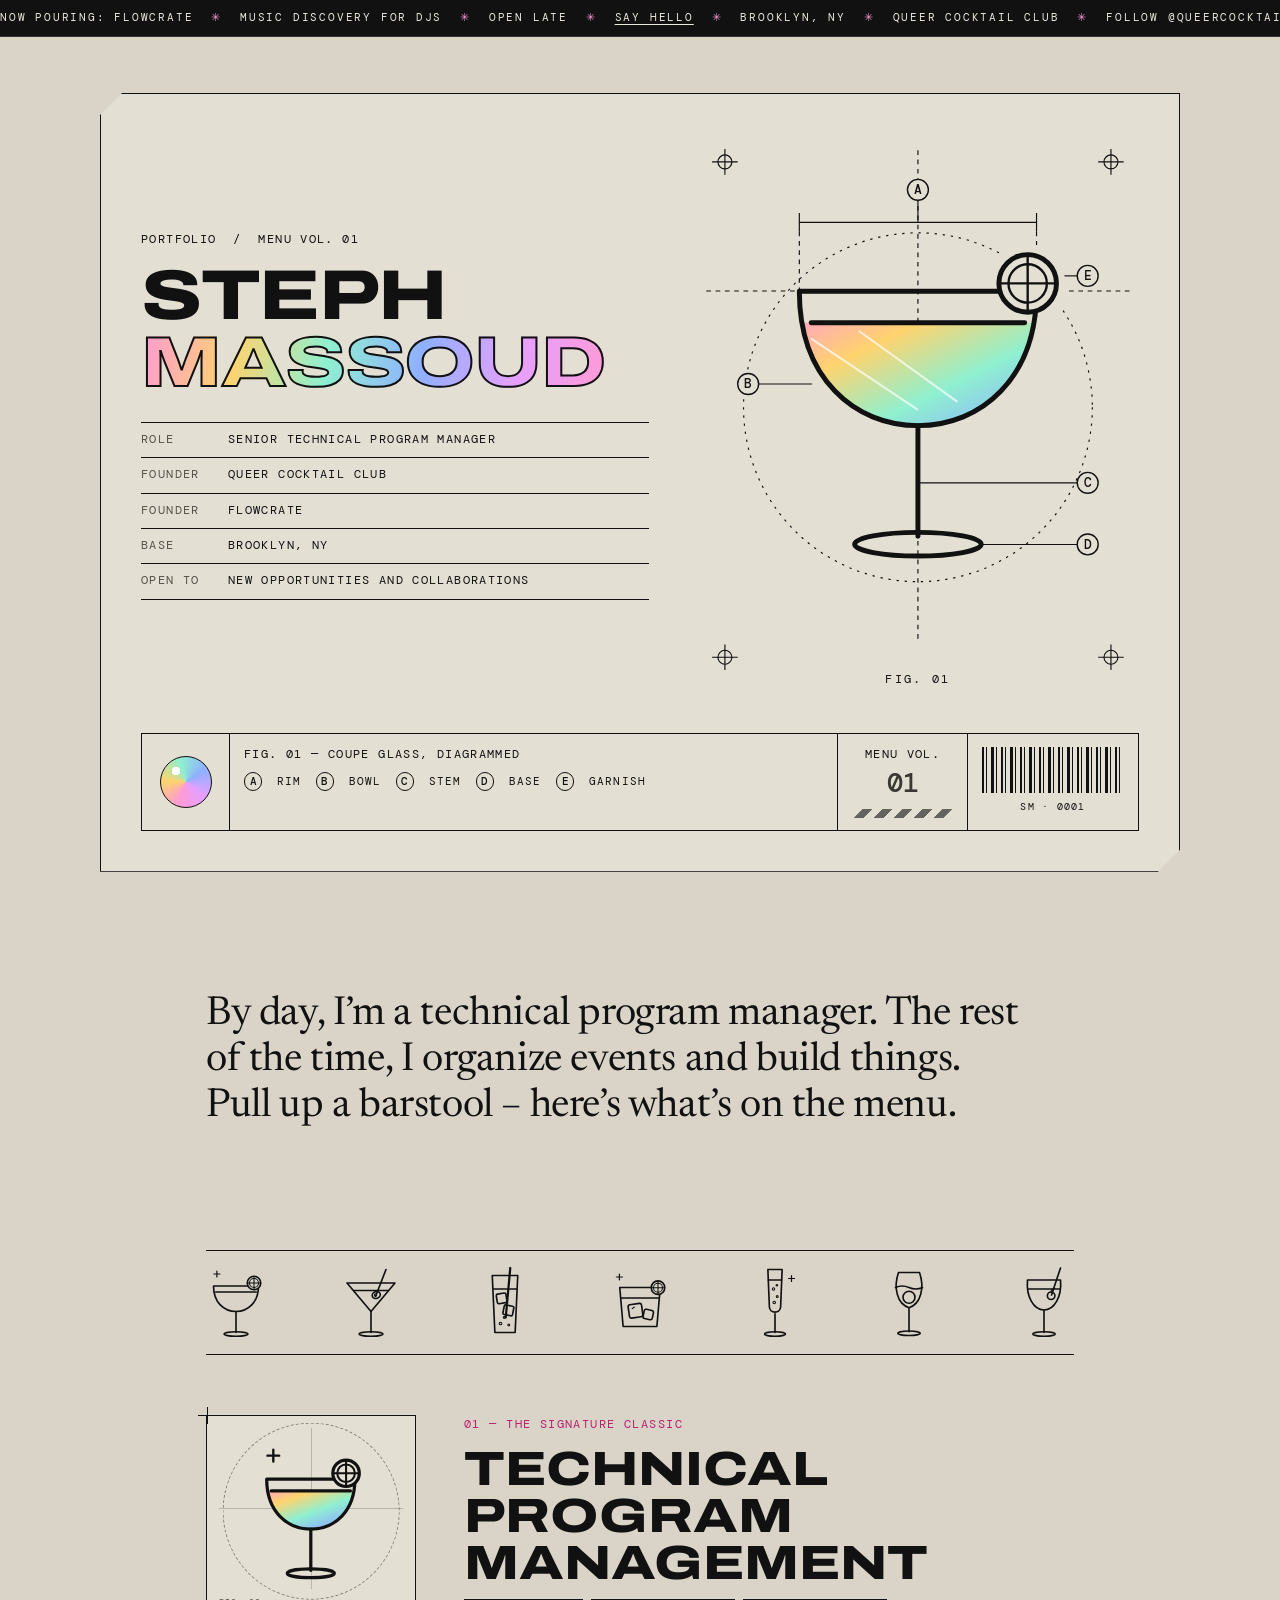
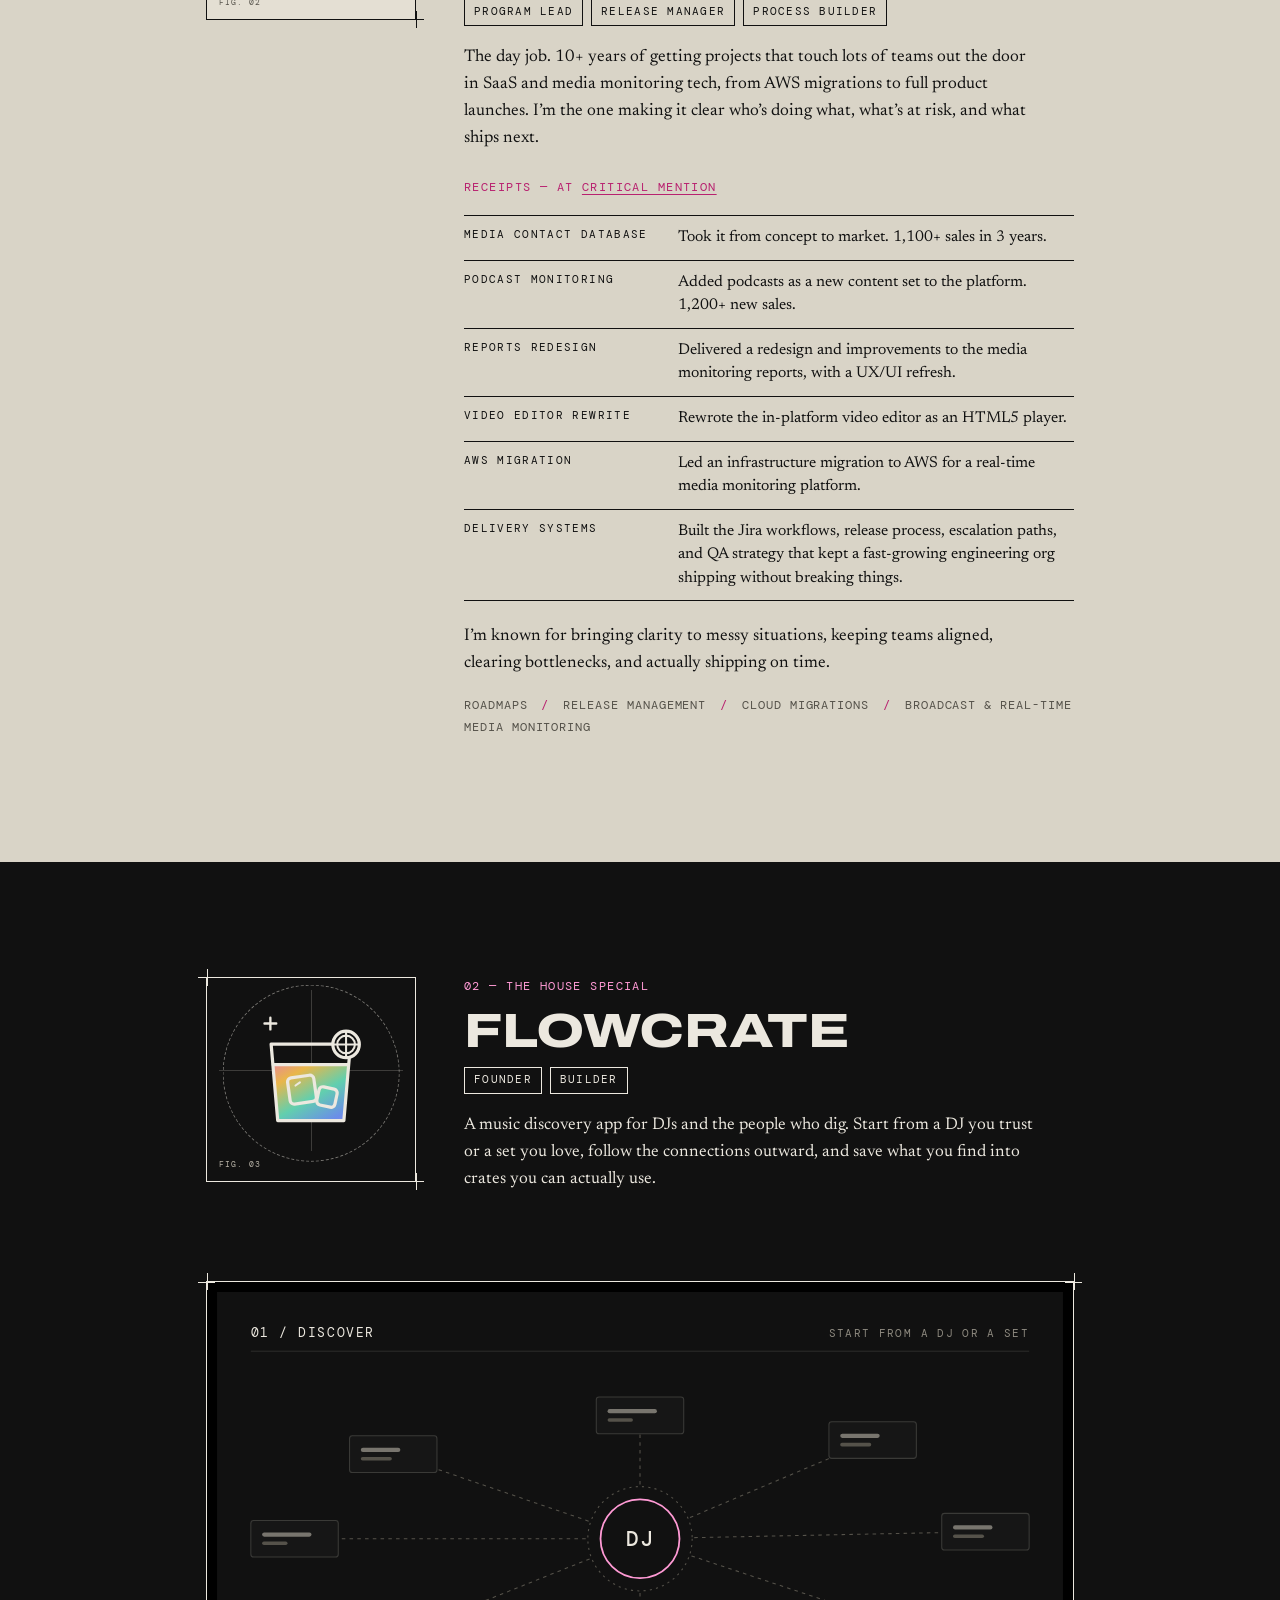
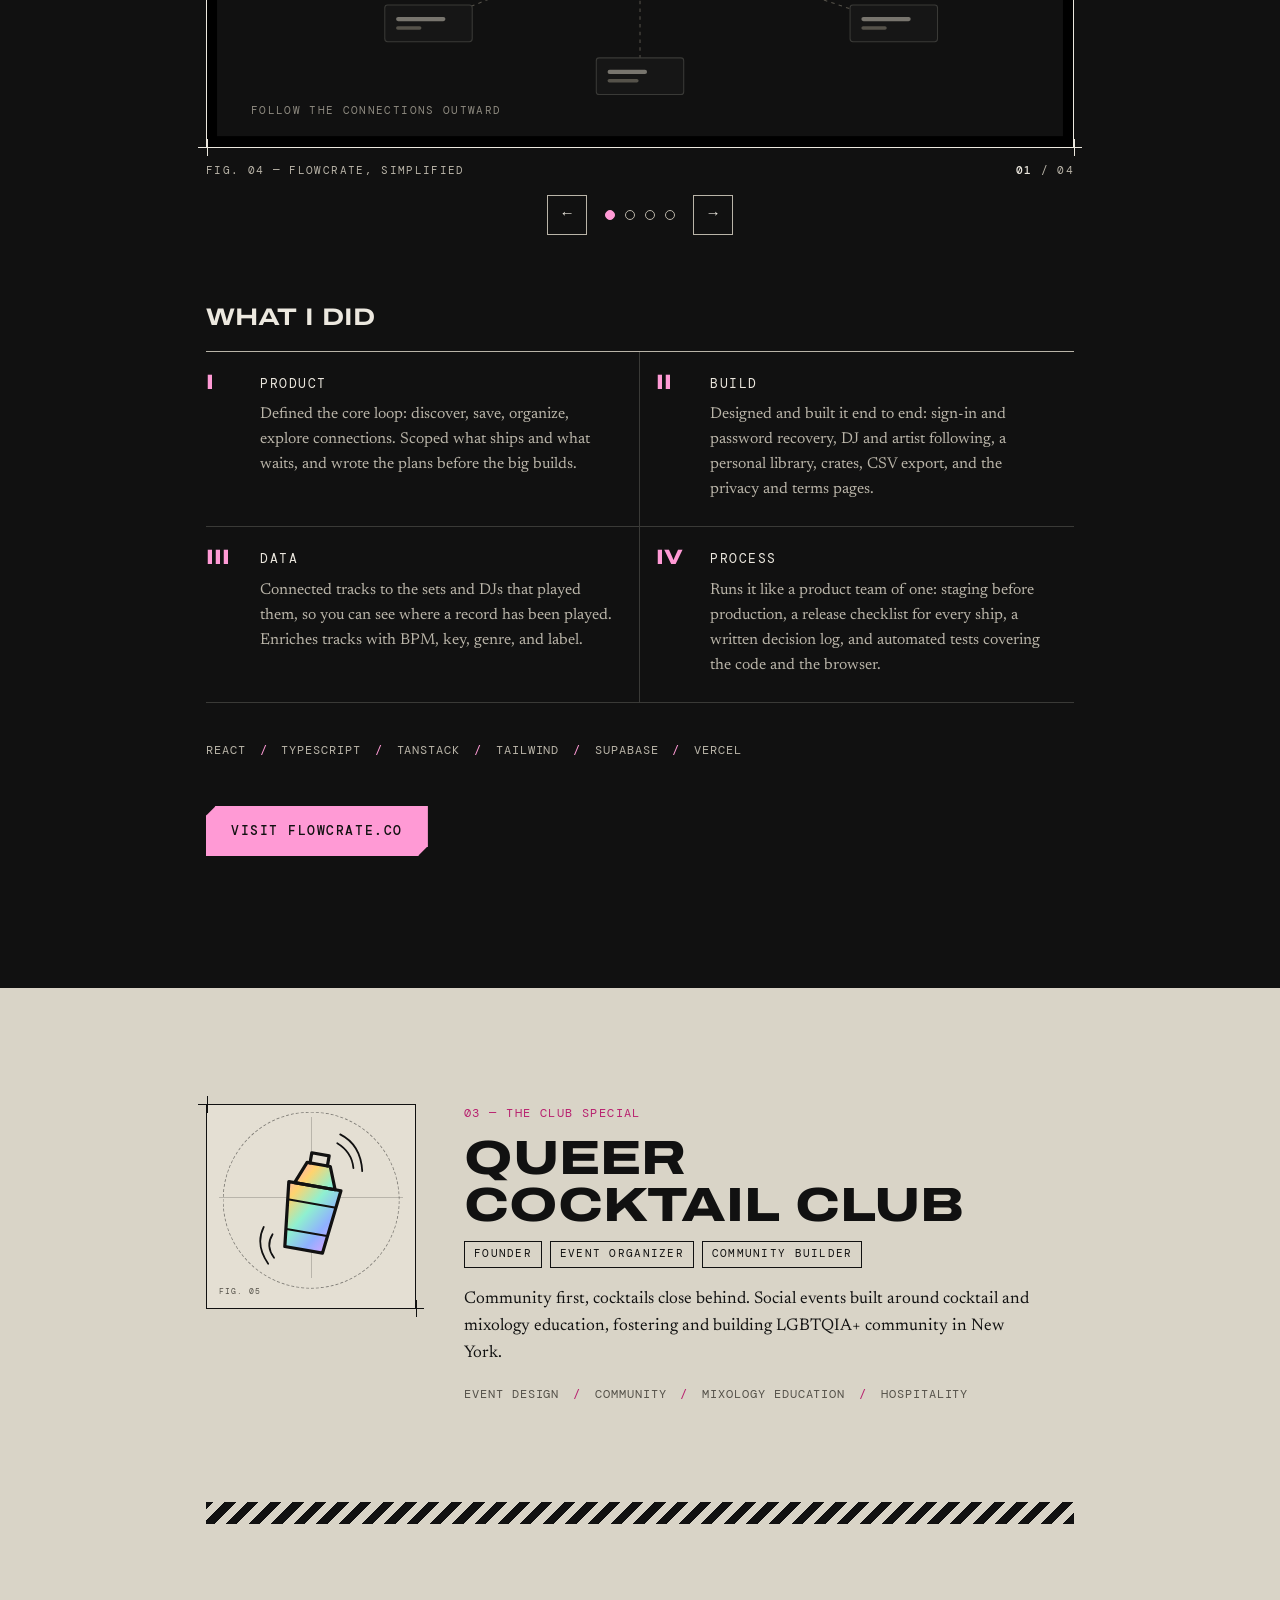
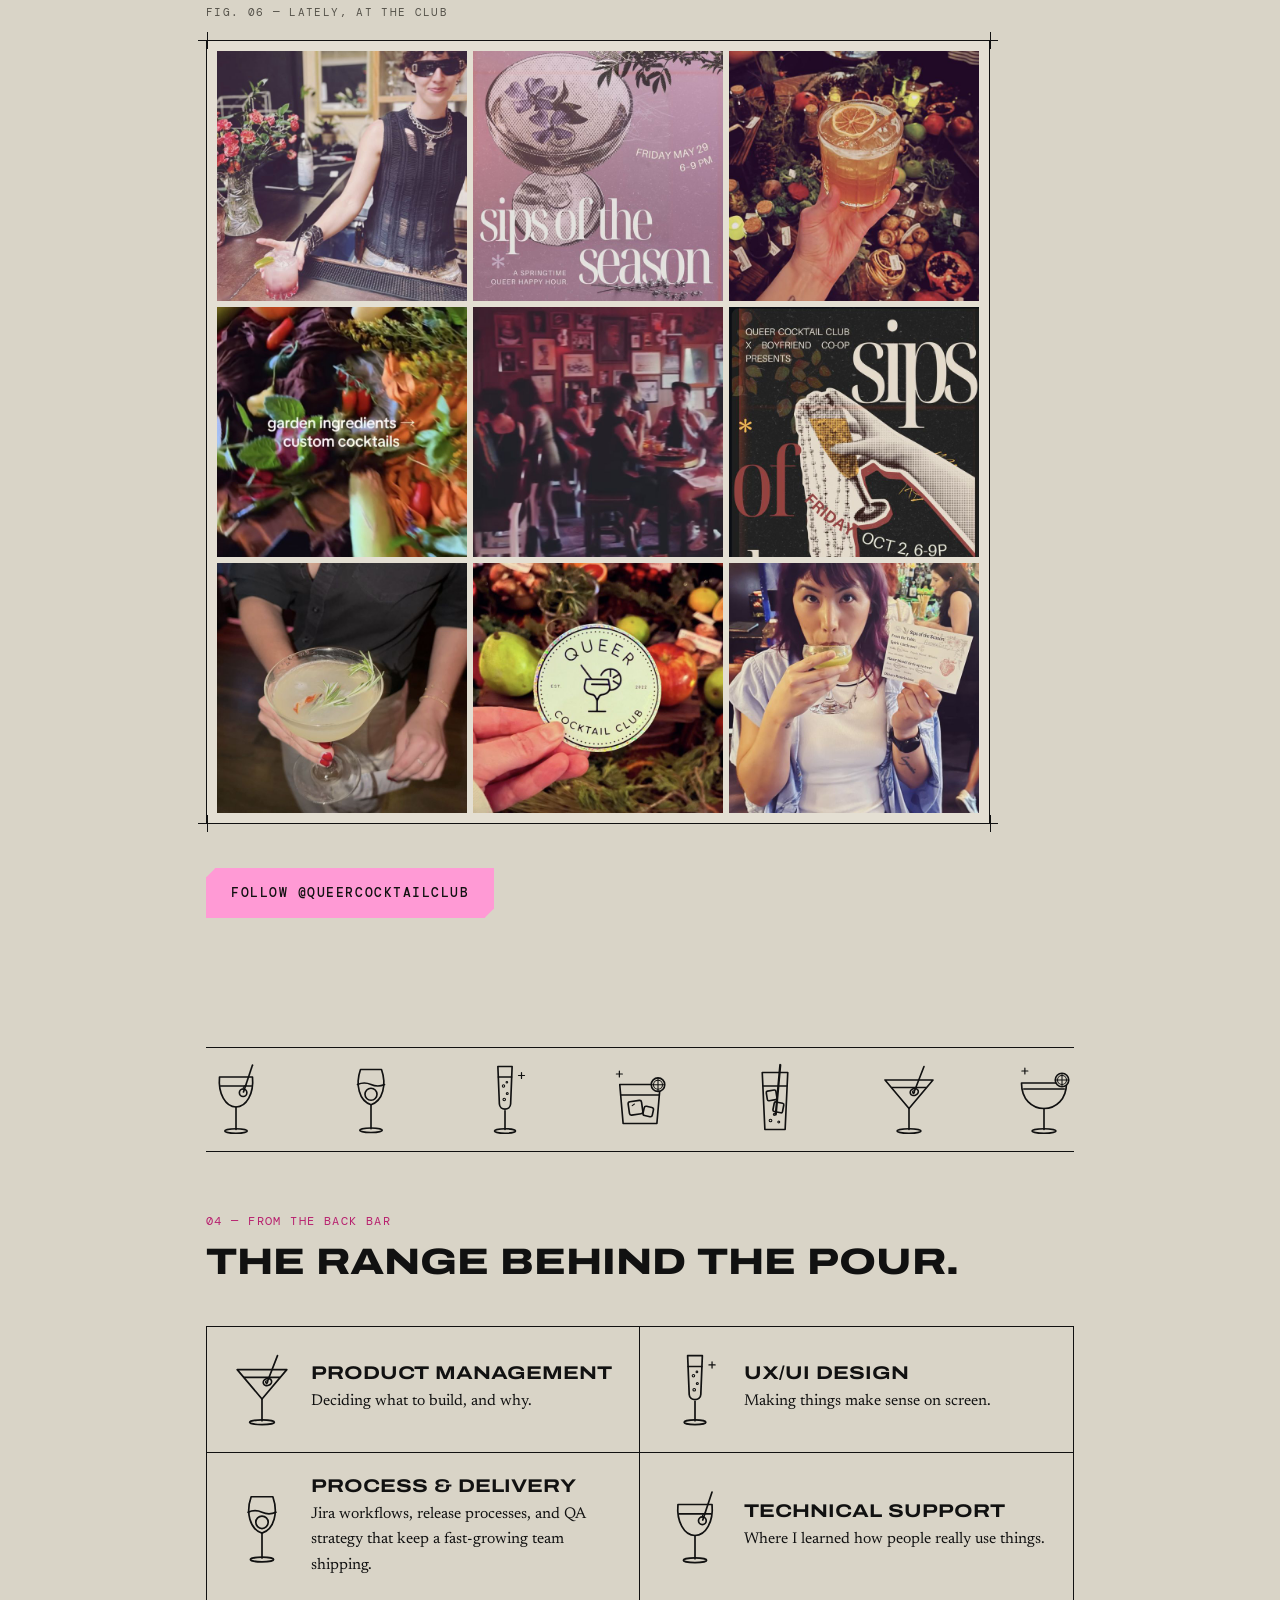
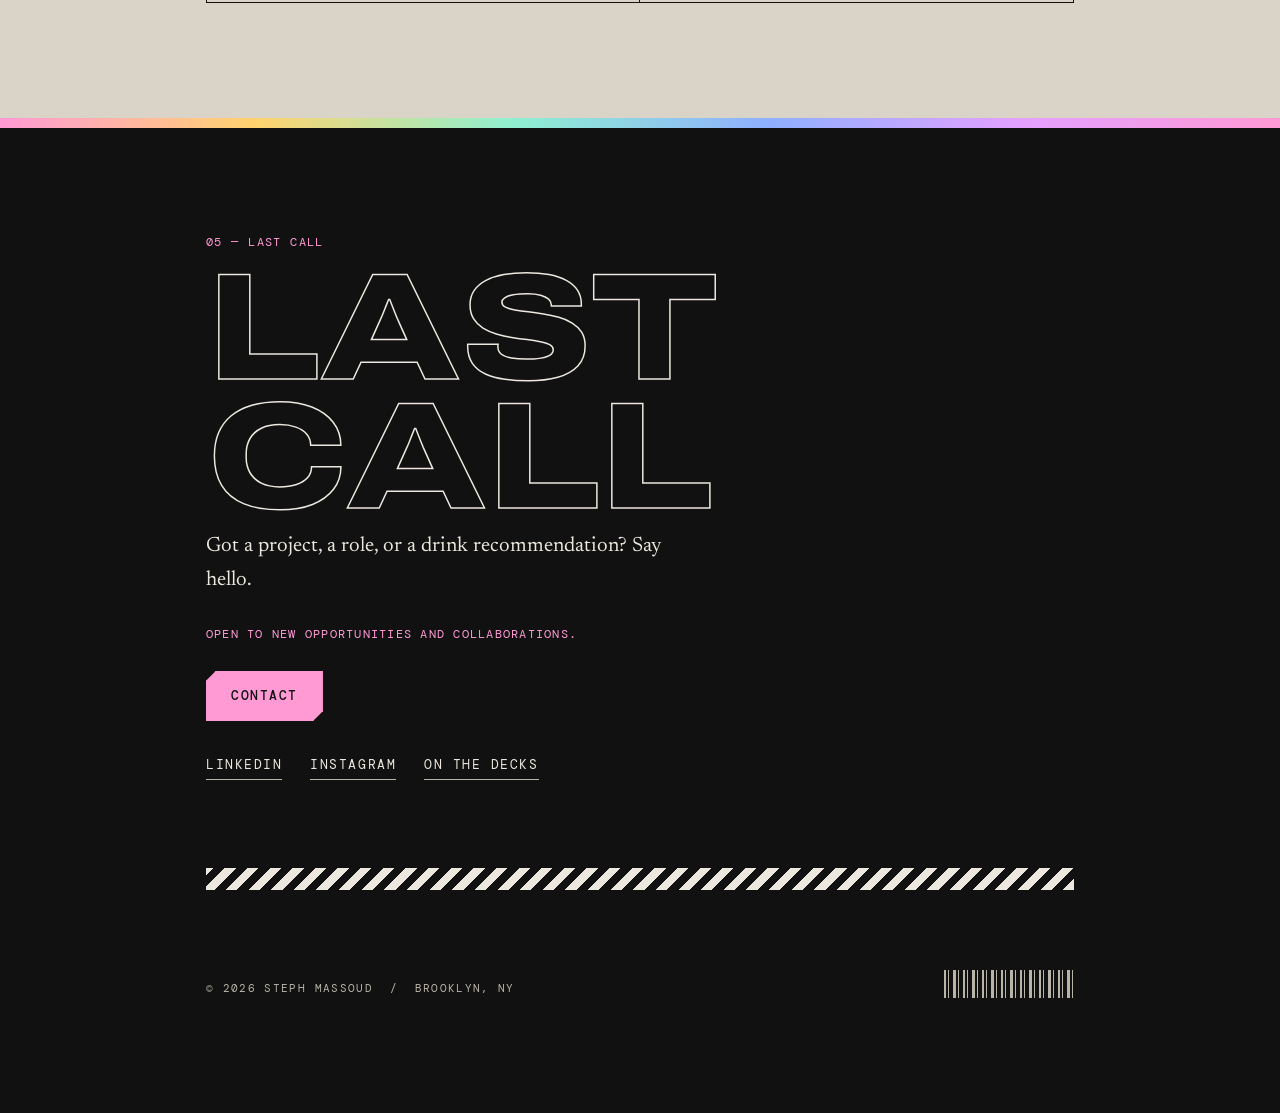
==== commit a83d342f: "Ticker: Say hello mailto link, pause on hover; sitemap lastmod Co-Authored-By: Claude Sonnet 5.5 <no" ====
--- a/index.html
+++ b/index.html
@@ -35,7 +35,7 @@
     <link rel="preconnect" href="https://fonts.googleapis.com">
     <link rel="preconnect" href="https://fonts.gstatic.com" crossorigin>
     <link href="https://fonts.googleapis.com/css2?family=Archivo:wdth,wght@62..125,500..900&family=DM+Mono:wght@400;500&family=Newsreader:ital,opsz,wght@0,6..72,400..600;1,6..72,400&display=swap" rel="stylesheet">
-    <link rel="stylesheet" href="style.css?v=20261016q" type="text/css">
+    <link rel="stylesheet" href="style.css?v=20261016r" type="text/css">
     <script type="application/ld+json">
     {
       "@context": "https://schema.org",
@@ -173,8 +173,8 @@
     <!-- ============ TICKER ============ -->
     <div class="ticker">
         <div class="ticker-track" aria-hidden="true">
-            <div class="tk"><span>Now pouring: Flowcrate</span><span>Music discovery for DJs</span><span>Open late</span><span>Brooklyn, NY</span><span>Queer Cocktail Club</span><span>Follow @queercocktailclub</span></div>
-            <div class="tk dup"><span>Now pouring: Flowcrate</span><span>Music discovery for DJs</span><span>Open late</span><span>Brooklyn, NY</span><span>Queer Cocktail Club</span><span>Follow @queercocktailclub</span></div>
+            <div class="tk"><span>Now pouring: Flowcrate</span><span>Music discovery for DJs</span><span>Open late</span><span><a href="mailto:stephanie.ranya@gmail.com" tabindex="-1">Say hello</a></span><span>Brooklyn, NY</span><span>Queer Cocktail Club</span><span>Follow @queercocktailclub</span></div>
+            <div class="tk dup"><span>Now pouring: Flowcrate</span><span>Music discovery for DJs</span><span>Open late</span><span><a href="mailto:stephanie.ranya@gmail.com" tabindex="-1">Say hello</a></span><span>Brooklyn, NY</span><span>Queer Cocktail Club</span><span>Follow @queercocktailclub</span></div>
         </div>
         <p class="sr-only">Now pouring: Flowcrate, music discovery for DJs. Open late in Brooklyn, NY.</p>
     </div>
--- a/style.css
+++ b/style.css
@@ -98,6 +98,8 @@
 }
 .tk { display: flex; flex: none; }
 .ticker-track span { padding: 9px 0; white-space: nowrap; }
+.ticker-track a { color: inherit; text-decoration: underline; text-underline-offset: 3px; }
+.ticker:hover .ticker-track { animation-play-state: paused; }
 .ticker-track span::after { content: "\2733"; color: var(--hot); margin: 0 1.6em; }
 @keyframes tick { to { transform: translateX(-50%); } }
 
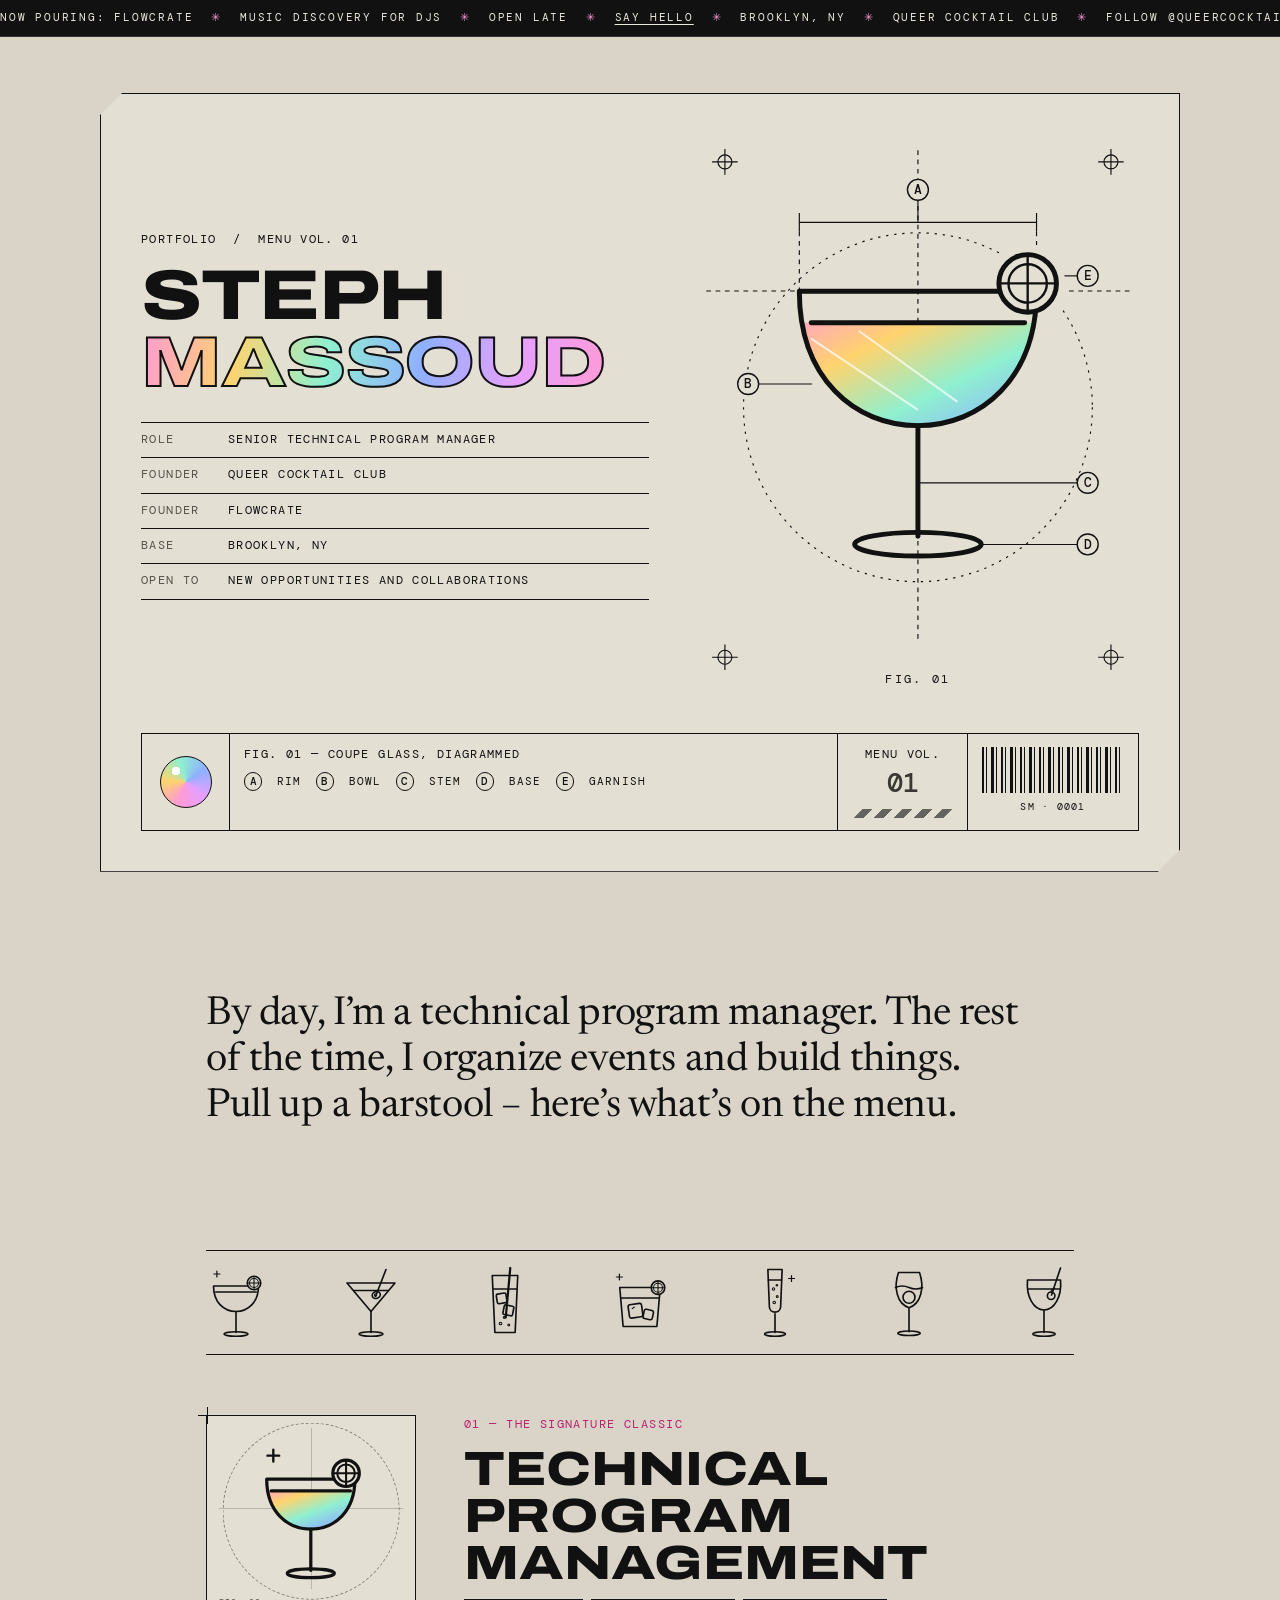
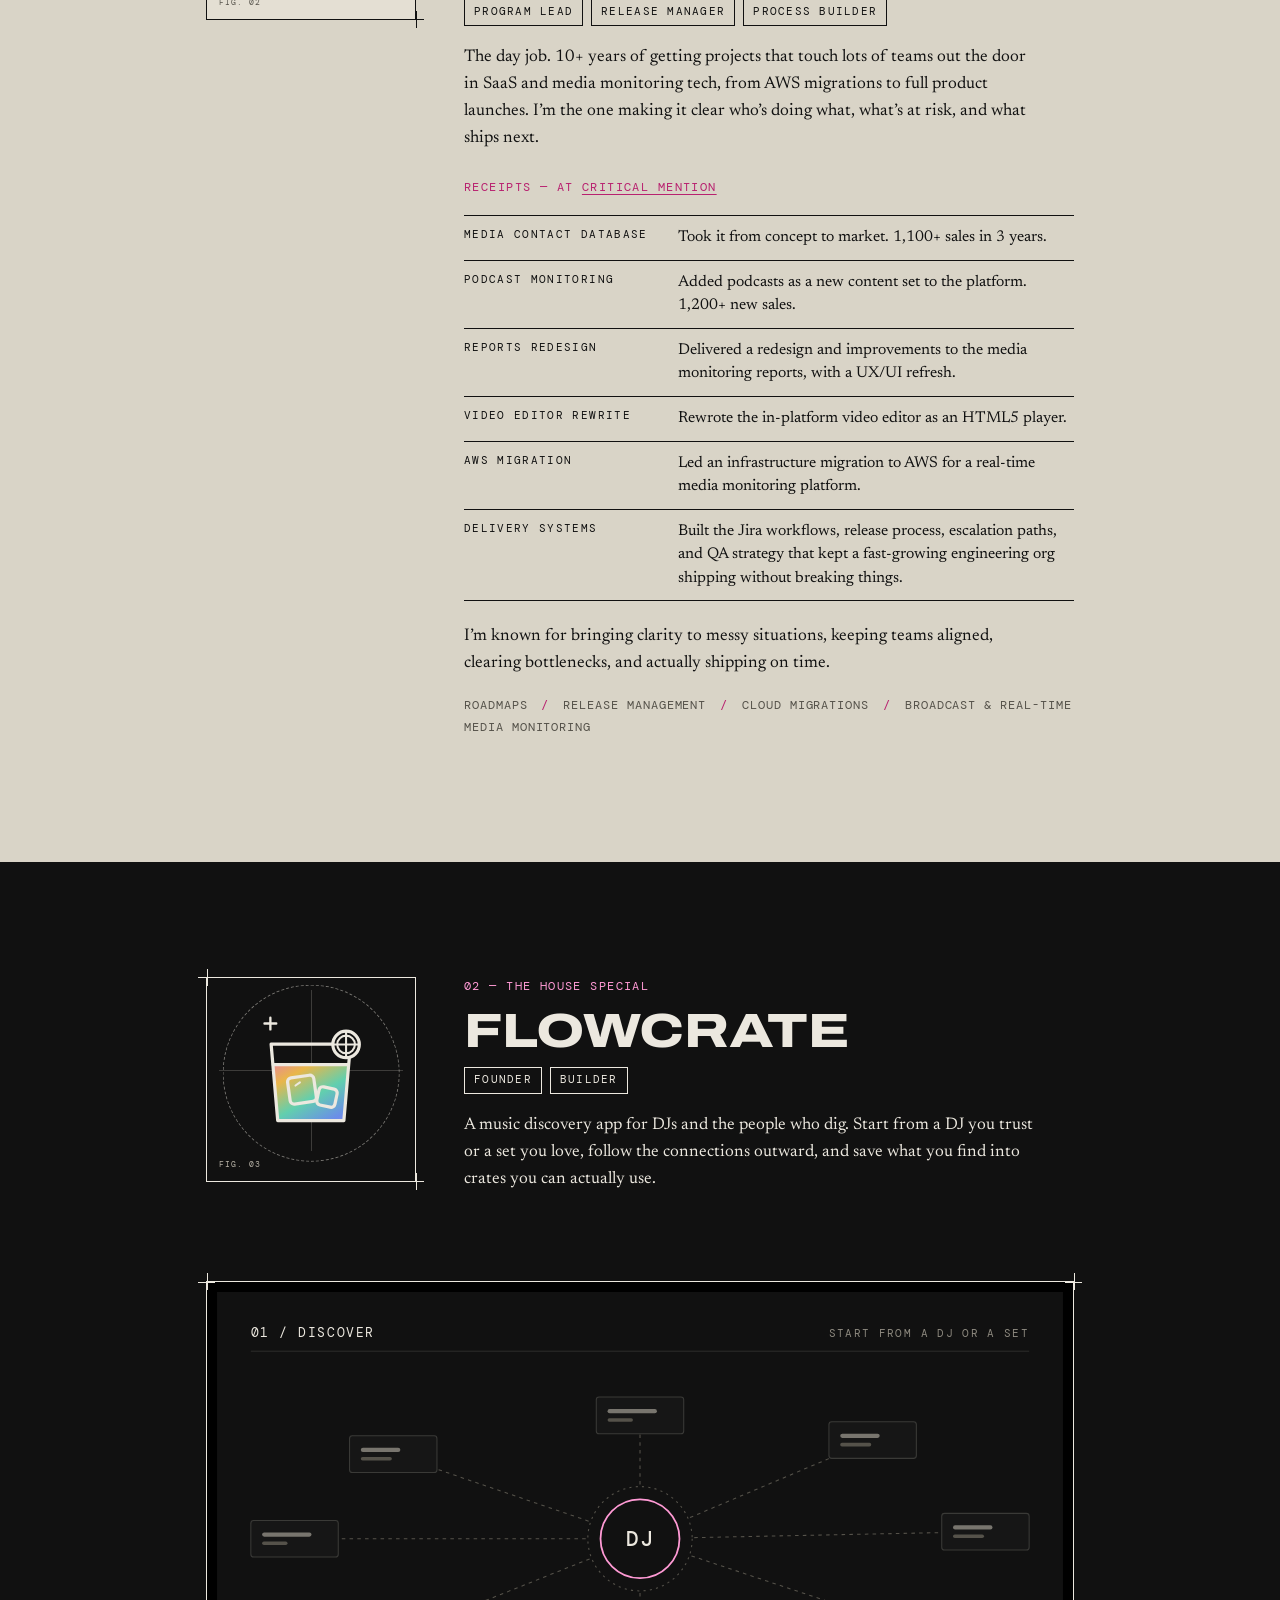
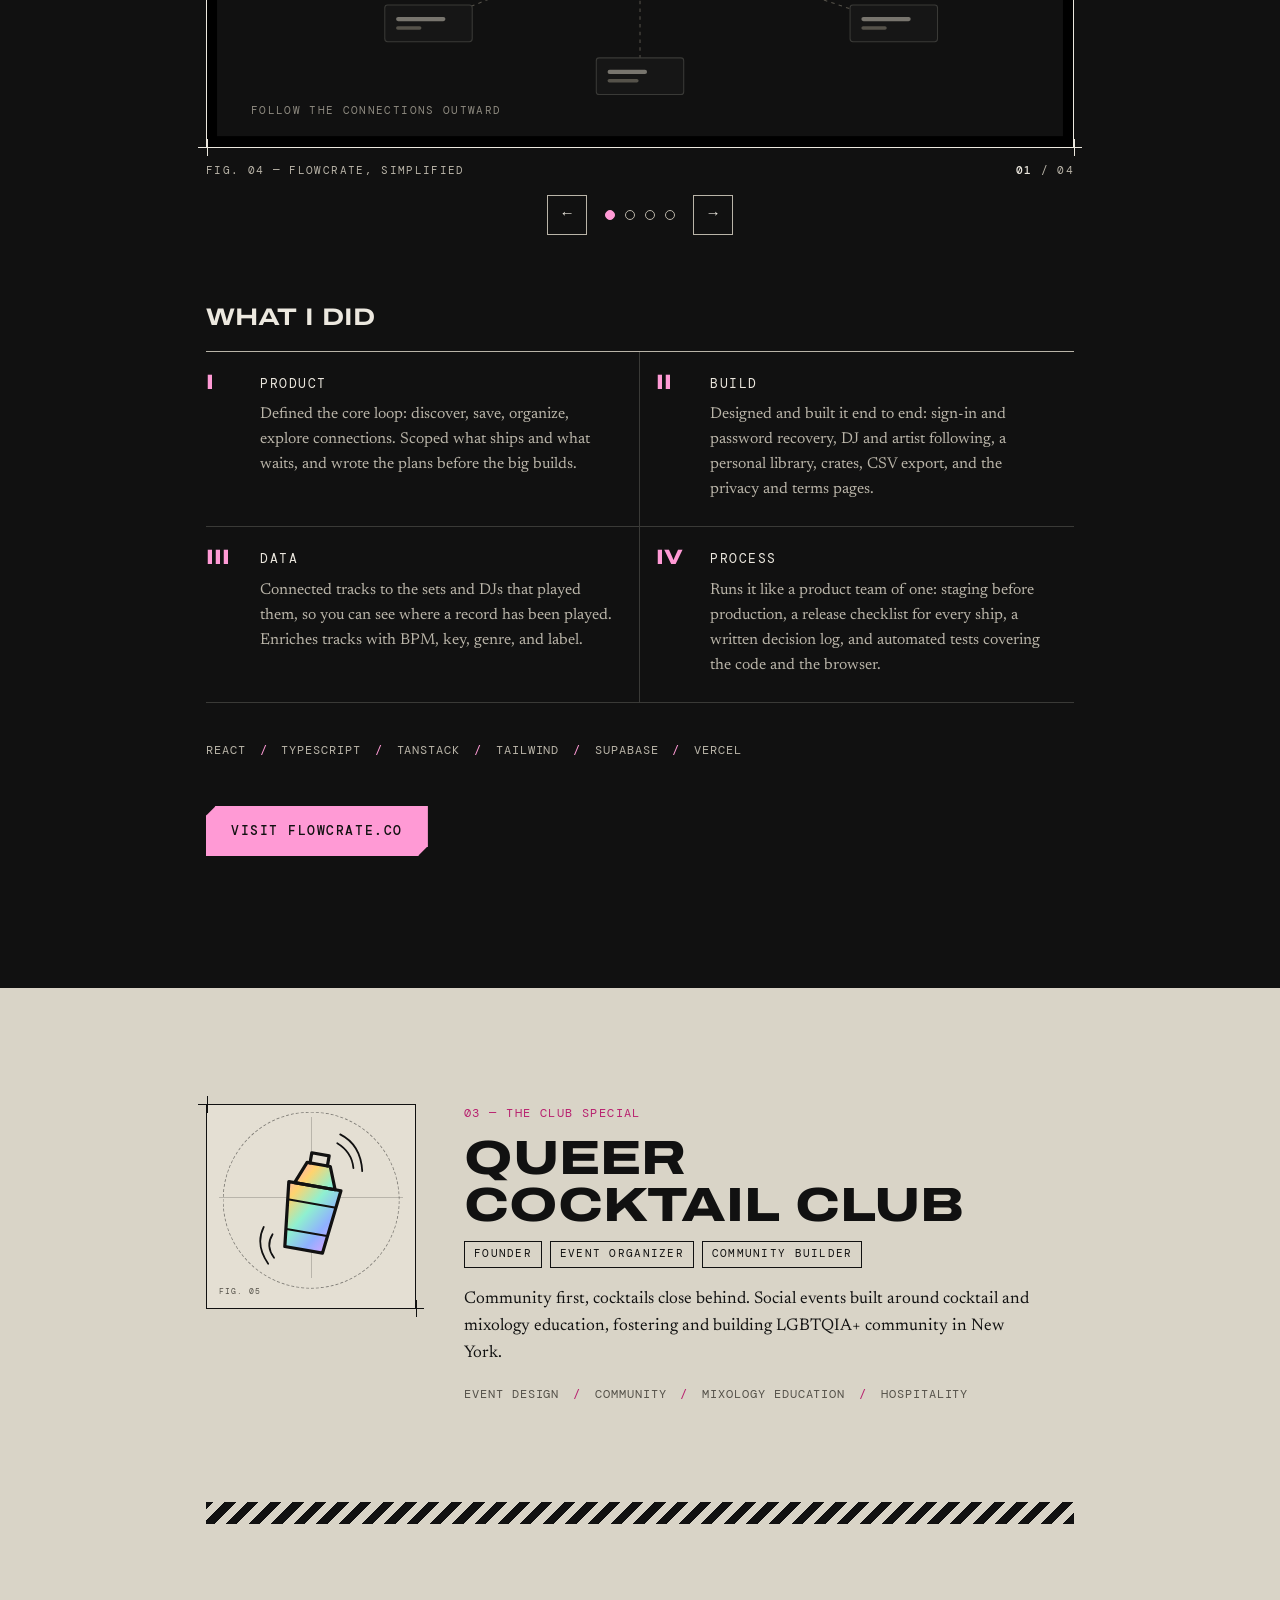
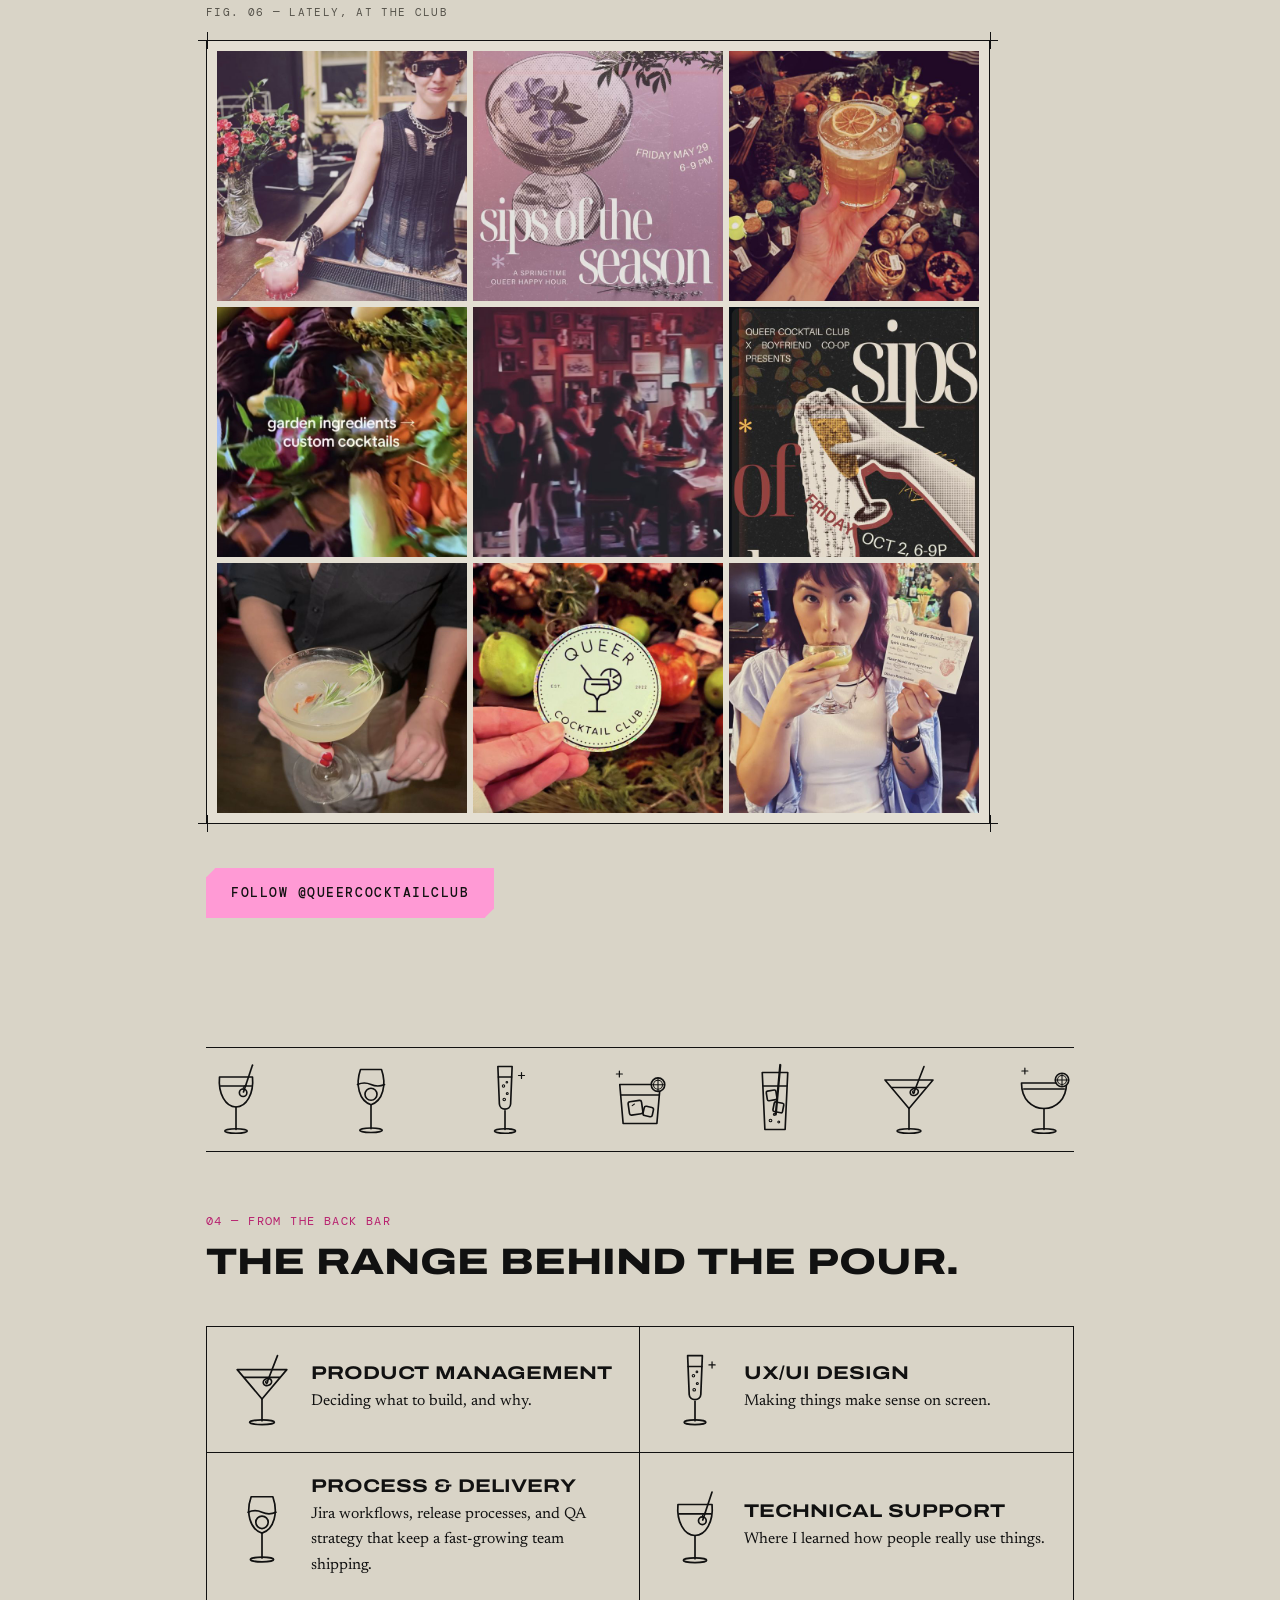
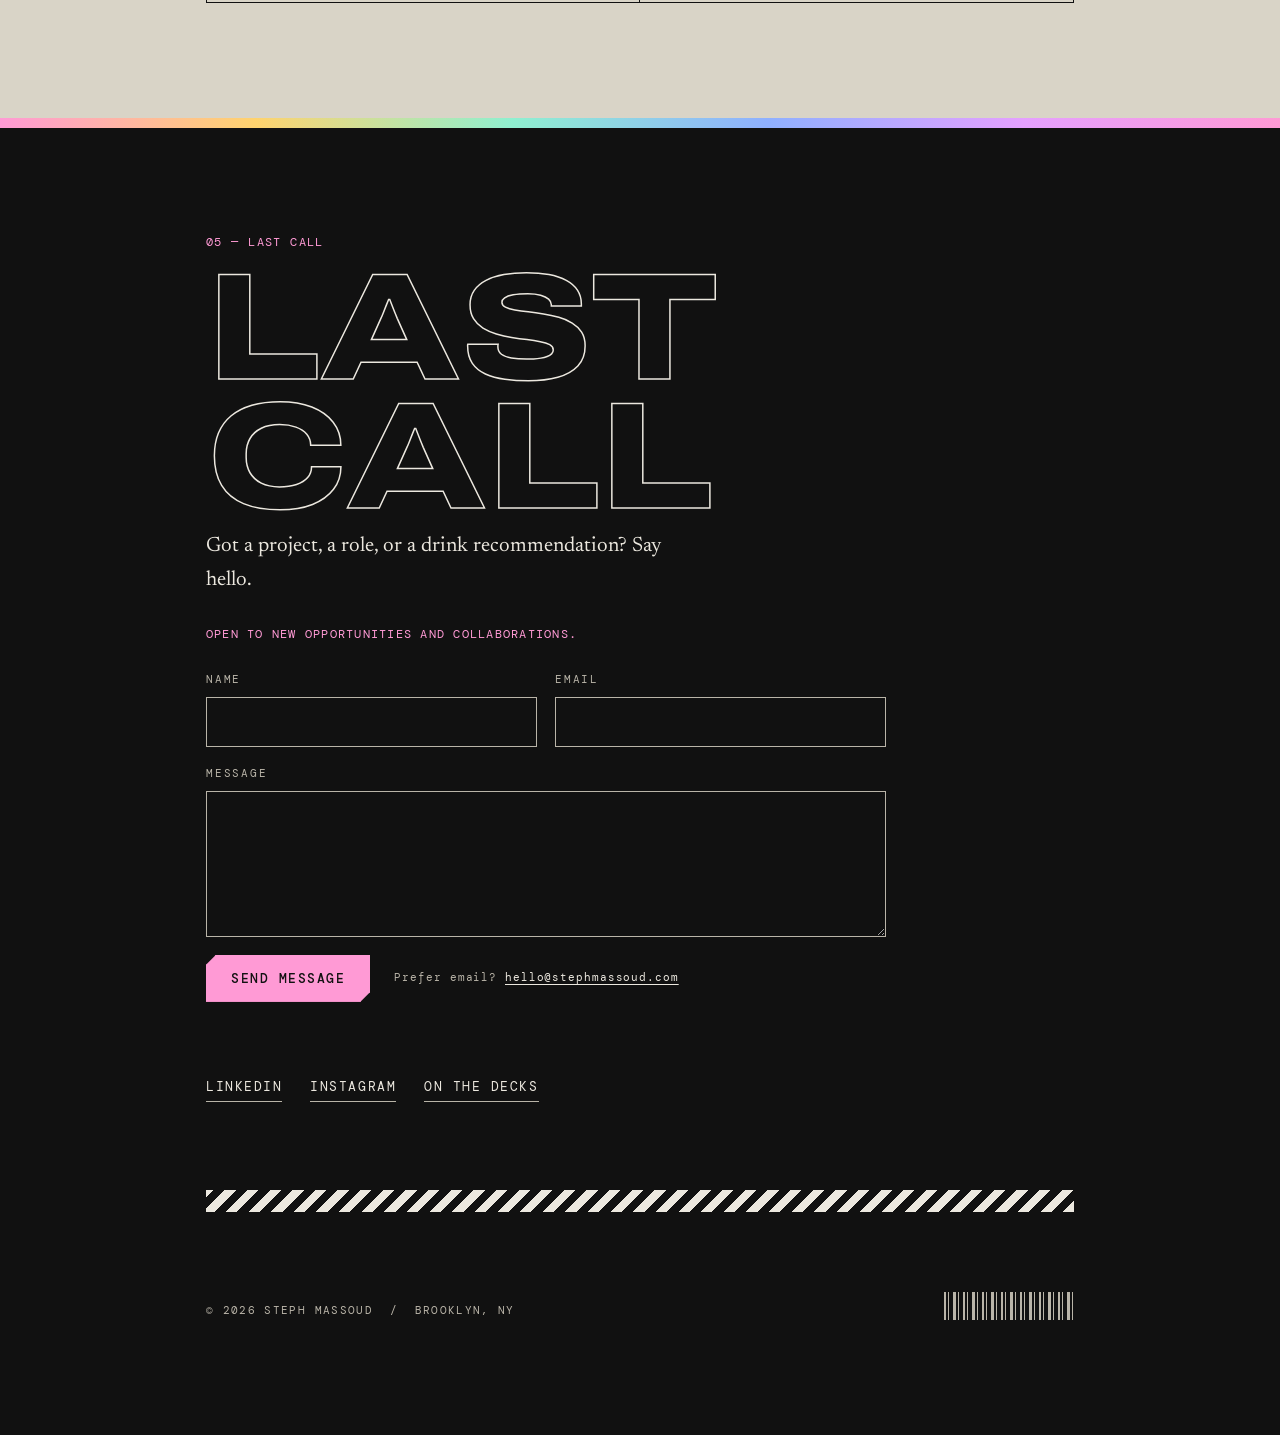
==== commit ab7a6747: "Contact form (Formspree placeholder), new share image, hello@ address, ticker links to form Co-Autho" ====
--- a/index.html
+++ b/index.html
@@ -35,7 +35,7 @@
     <link rel="preconnect" href="https://fonts.googleapis.com">
     <link rel="preconnect" href="https://fonts.gstatic.com" crossorigin>
     <link href="https://fonts.googleapis.com/css2?family=Archivo:wdth,wght@62..125,500..900&family=DM+Mono:wght@400;500&family=Newsreader:ital,opsz,wght@0,6..72,400..600;1,6..72,400&display=swap" rel="stylesheet">
-    <link rel="stylesheet" href="style.css?v=20261016r" type="text/css">
+    <link rel="stylesheet" href="style.css?v=20261016s" type="text/css">
     <script type="application/ld+json">
     {
       "@context": "https://schema.org",
@@ -173,8 +173,8 @@
     <!-- ============ TICKER ============ -->
     <div class="ticker">
         <div class="ticker-track" aria-hidden="true">
-            <div class="tk"><span>Now pouring: Flowcrate</span><span>Music discovery for DJs</span><span>Open late</span><span><a href="mailto:stephanie.ranya@gmail.com" tabindex="-1">Say hello</a></span><span>Brooklyn, NY</span><span>Queer Cocktail Club</span><span>Follow @queercocktailclub</span></div>
-            <div class="tk dup"><span>Now pouring: Flowcrate</span><span>Music discovery for DJs</span><span>Open late</span><span><a href="mailto:stephanie.ranya@gmail.com" tabindex="-1">Say hello</a></span><span>Brooklyn, NY</span><span>Queer Cocktail Club</span><span>Follow @queercocktailclub</span></div>
+            <div class="tk"><span>Now pouring: Flowcrate</span><span>Music discovery for DJs</span><span>Open late</span><span><a href="#contact" tabindex="-1">Say hello</a></span><span>Brooklyn, NY</span><span>Queer Cocktail Club</span><span>Follow @queercocktailclub</span></div>
+            <div class="tk dup"><span>Now pouring: Flowcrate</span><span>Music discovery for DJs</span><span>Open late</span><span><a href="#contact" tabindex="-1">Say hello</a></span><span>Brooklyn, NY</span><span>Queer Cocktail Club</span><span>Follow @queercocktailclub</span></div>
         </div>
         <p class="sr-only">Now pouring: Flowcrate, music discovery for DJs. Open late in Brooklyn, NY.</p>
     </div>
@@ -495,7 +495,19 @@
                 <p class="last-title" aria-hidden="true">Last call</p>
                 <p class="note big">Got a project, a role, or a drink recommendation? Say hello.</p>
                 <p class="note open">Open to new opportunities and collaborations.</p>
-                <p><a href="mailto:stephanie.ranya@gmail.com" class="button">Contact</a></p>
+                <form class="cform" id="contact-form" action="https://formspree.io/f/REPLACE_ME" method="POST" novalidate>
+                    <div class="cf-row">
+                        <label>Name<input type="text" name="name" autocomplete="name" required></label>
+                        <label>Email<input type="email" name="email" autocomplete="email" required></label>
+                    </div>
+                    <label>Message<textarea name="message" rows="5" required></textarea></label>
+                    <input type="text" name="_gotcha" class="cf-hp" tabindex="-1" autocomplete="off" aria-hidden="true">
+                    <div class="cf-actions">
+                        <button type="submit" class="button">Send message</button>
+                        <p class="cf-alt">Prefer email? <a href="mailto:hello@stephmassoud.com">hello@stephmassoud.com</a></p>
+                    </div>
+                    <p class="cf-status" role="status" aria-live="polite"></p>
+                </form>
                 <nav class="links" aria-label="Elsewhere">
                     <a href="https://www.linkedin.com/in/stephmassoud/" target="_blank" rel="noopener">LinkedIn</a>
                     <a href="https://www.instagram.com/queercocktailclub/" target="_blank" rel="noopener">Instagram</a>
@@ -515,6 +527,29 @@
         (function () {
             var el = document.getElementById('yr');
             if (el) { el.textContent = new Date().getFullYear(); }
+        })();
+        // Contact form: send in the background and show a short confirmation.
+        (function () {
+            var f = document.getElementById('contact-form');
+            if (!f || !window.fetch) { return; }
+            var s = f.querySelector('.cf-status'), b = f.querySelector('button');
+            f.addEventListener('submit', function (e) {
+                e.preventDefault();
+                s.className = 'cf-status';
+                if (!f.checkValidity()) { f.reportValidity(); return; }
+                b.disabled = true; s.textContent = 'Sending\u2026';
+                fetch(f.action, { method: 'POST', body: new FormData(f), headers: { Accept: 'application/json' } })
+                    .then(function (r) {
+                        if (!r.ok) { throw new Error('bad'); }
+                        f.reset(); s.className = 'cf-status ok';
+                        s.textContent = 'Thanks \u2014 your message is in. I\u2019ll get back to you soon.';
+                    })
+                    .catch(function () {
+                        s.className = 'cf-status err';
+                        s.textContent = 'That didn\u2019t go through. Please try again, or email hello@stephmassoud.com.';
+                    })
+                    .then(function () { b.disabled = false; });
+            });
         })();
     </script>
 <script>
--- a/style.css
+++ b/style.css
@@ -459,3 +459,21 @@
 
 .mini-kicker a { color: inherit; text-decoration: underline; text-underline-offset: 3px; text-decoration-thickness: 1px; }
 .mini-kicker a:hover, .mini-kicker a:focus-visible { text-decoration-thickness: 2px; }
+
+/* contact form */
+.cform { max-width: 40em; margin: 0 0 40px; display: grid; gap: 18px; }
+.cf-row { display: grid; grid-template-columns: 1fr 1fr; gap: 18px; }
+.cform label { display: grid; gap: 8px; font-family: var(--mono); font-size: 0.7rem; letter-spacing: 0.16em; text-transform: uppercase; color: var(--on-ink-soft); }
+.cform input, .cform textarea { width: 100%; font: 400 1rem/1.5 "Newsreader", Georgia, serif; letter-spacing: 0; text-transform: none; color: var(--on-ink); background: transparent; border: 1.5px solid var(--on-ink-soft); border-radius: 0; padding: 12px 14px; }
+.cform textarea { resize: vertical; min-height: 9em; }
+.cform input:focus-visible, .cform textarea:focus-visible { outline: 2px solid var(--hot); outline-offset: 2px; border-color: var(--hot); }
+.cf-hp { position: absolute; left: -9999px; width: 1px; height: 1px; opacity: 0; }
+.cf-actions { display: flex; flex-wrap: wrap; align-items: center; gap: 14px 24px; }
+button.button { cursor: pointer; appearance: none; -webkit-appearance: none; }
+button.button:disabled { opacity: 0.6; cursor: default; }
+.cf-alt { margin: 0; font-family: var(--mono); font-size: 0.7rem; letter-spacing: 0.08em; color: var(--on-ink-soft); }
+.cf-alt a { color: var(--on-ink); text-underline-offset: 3px; }
+.cf-status { margin: 0; min-height: 1.4em; font-family: var(--mono); font-size: 0.78rem; color: var(--on-ink-soft); }
+.cf-status.ok { color: var(--hot); }
+.cf-status.err { color: #ffb4a2; }
+@media (max-width: 560px) { .cf-row { grid-template-columns: 1fr; } }
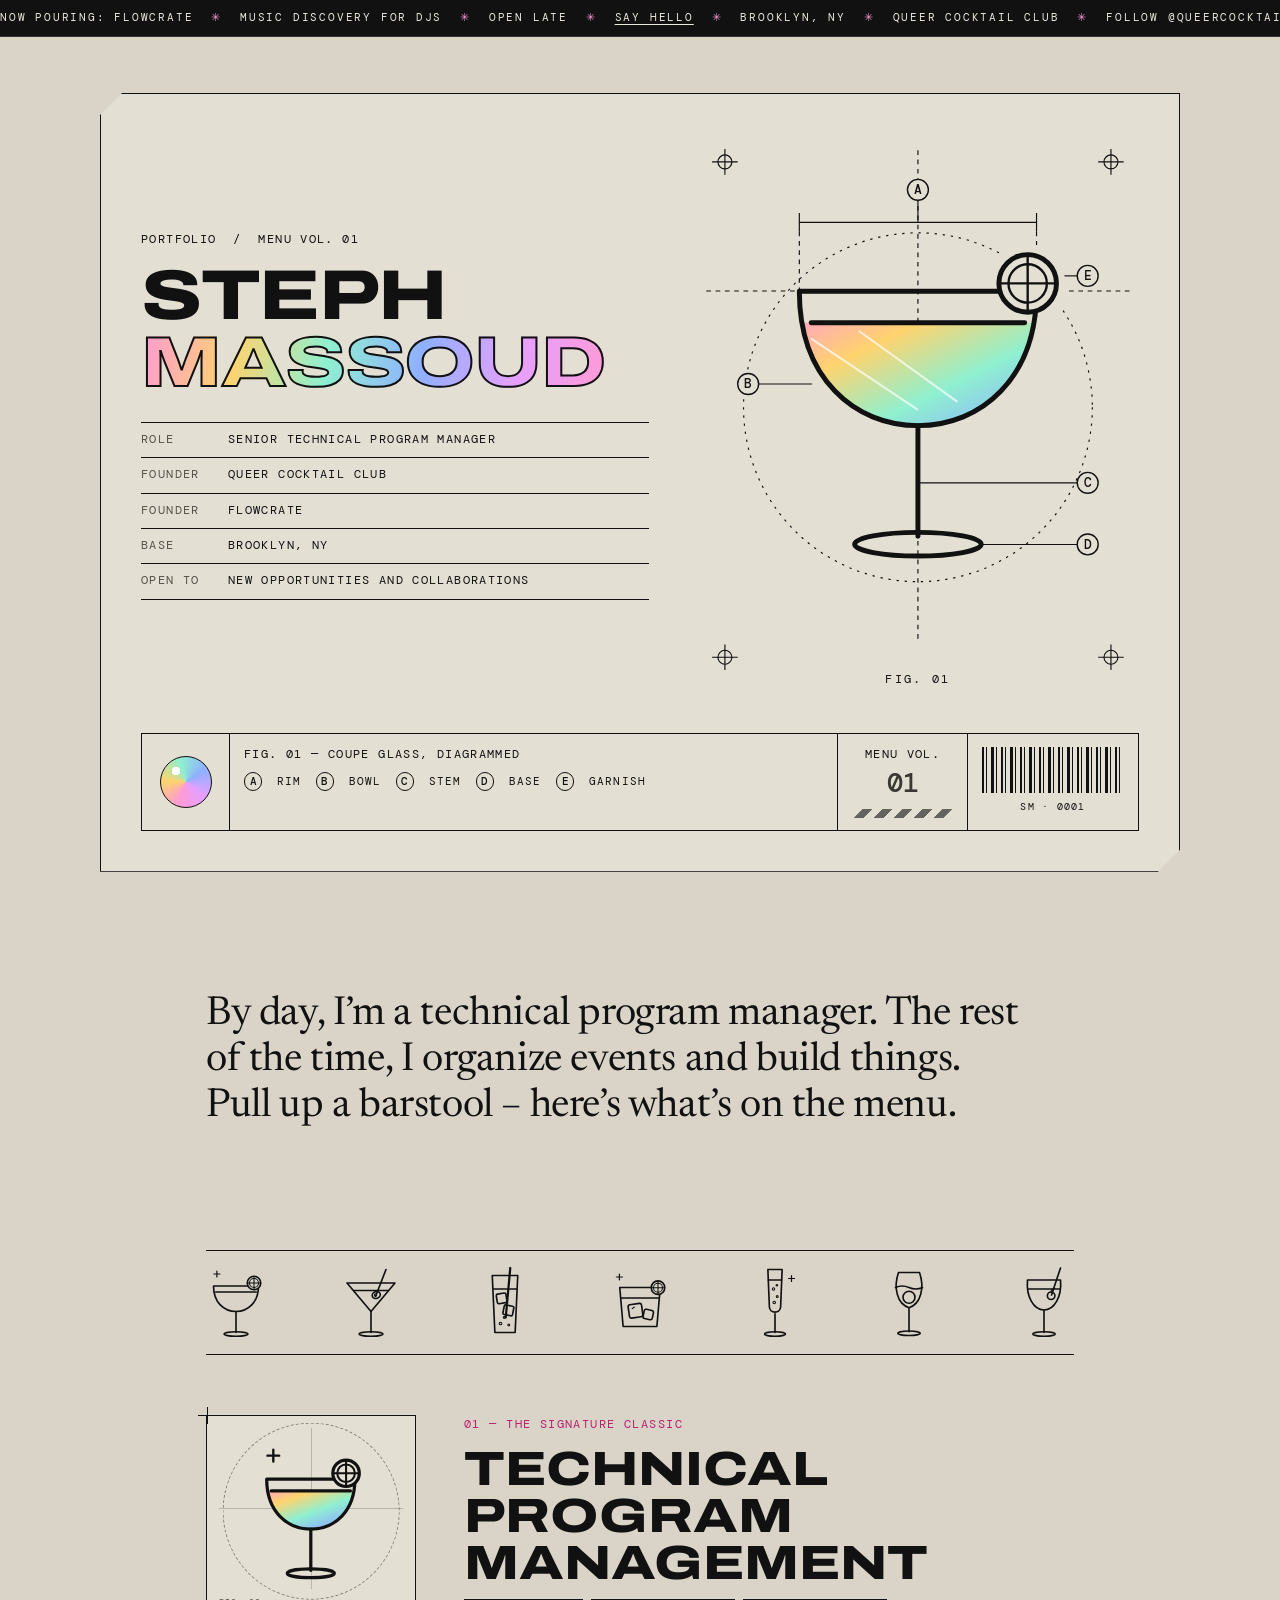
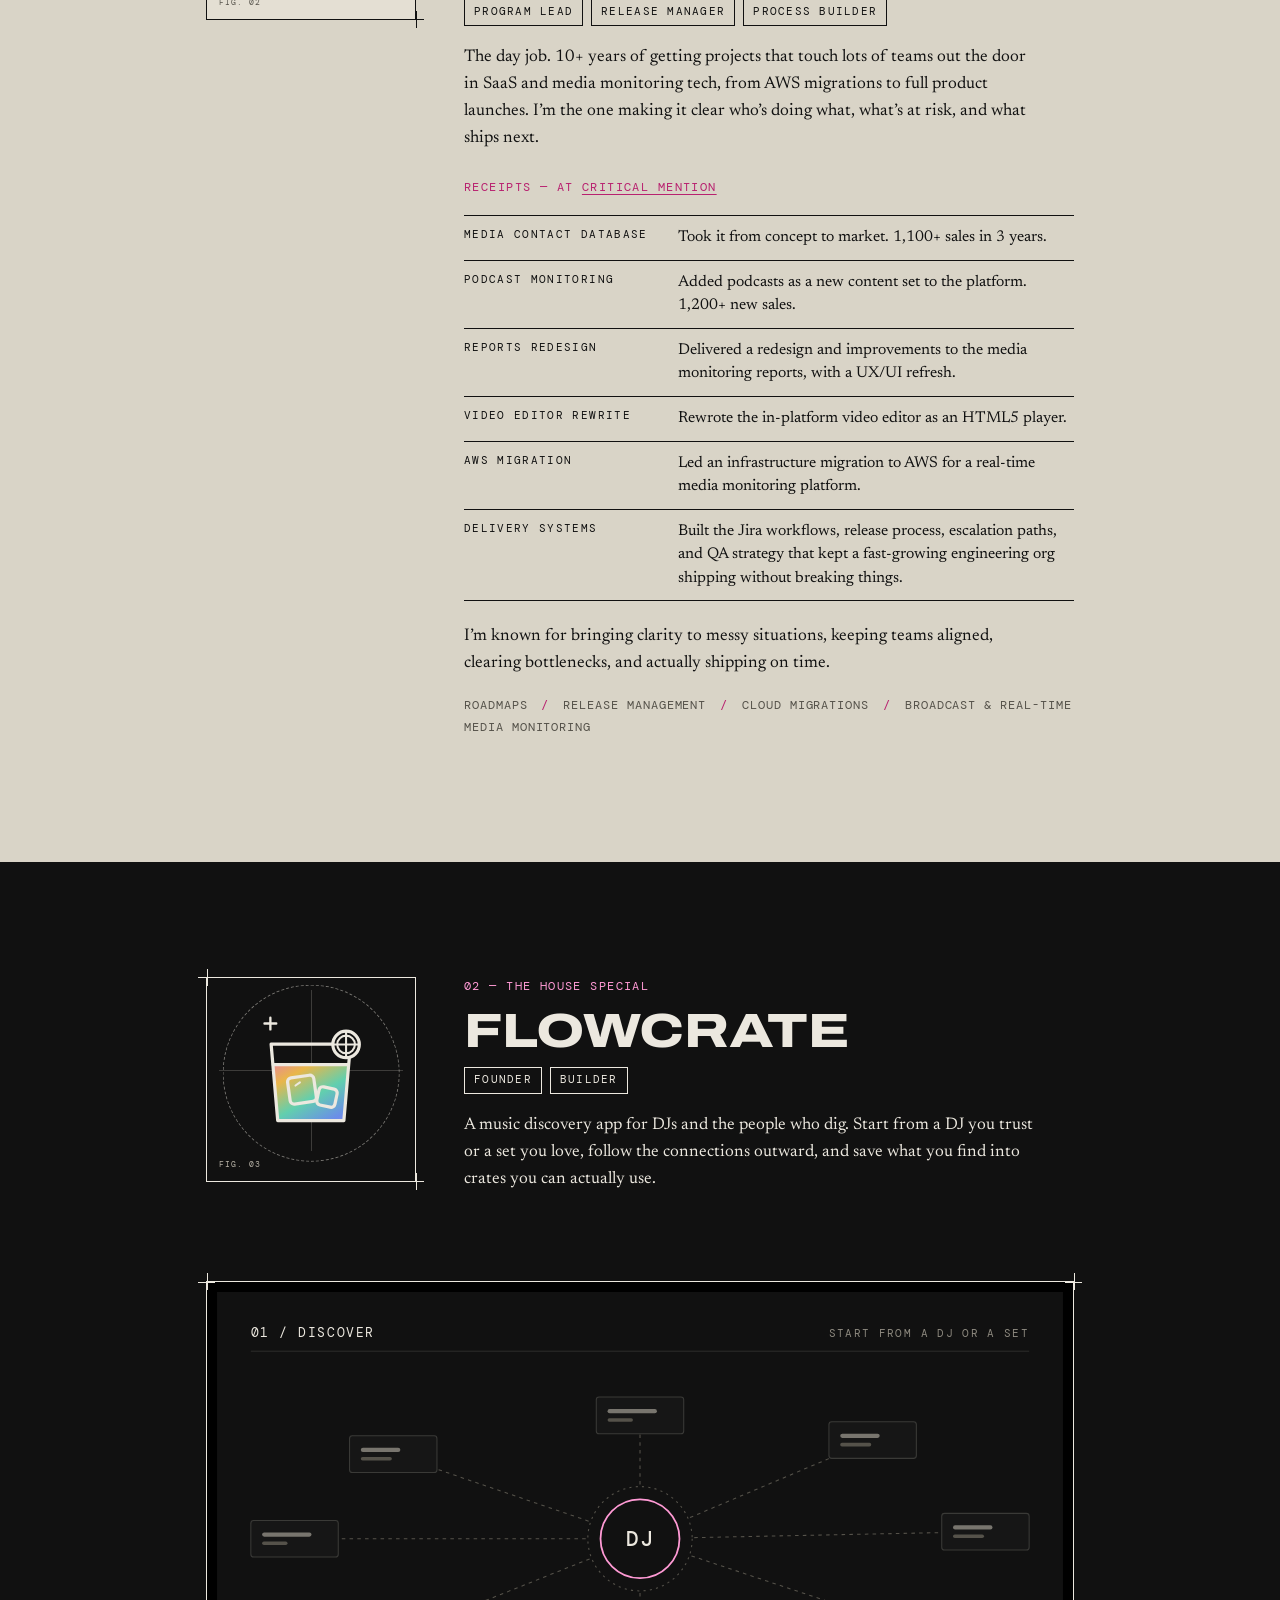
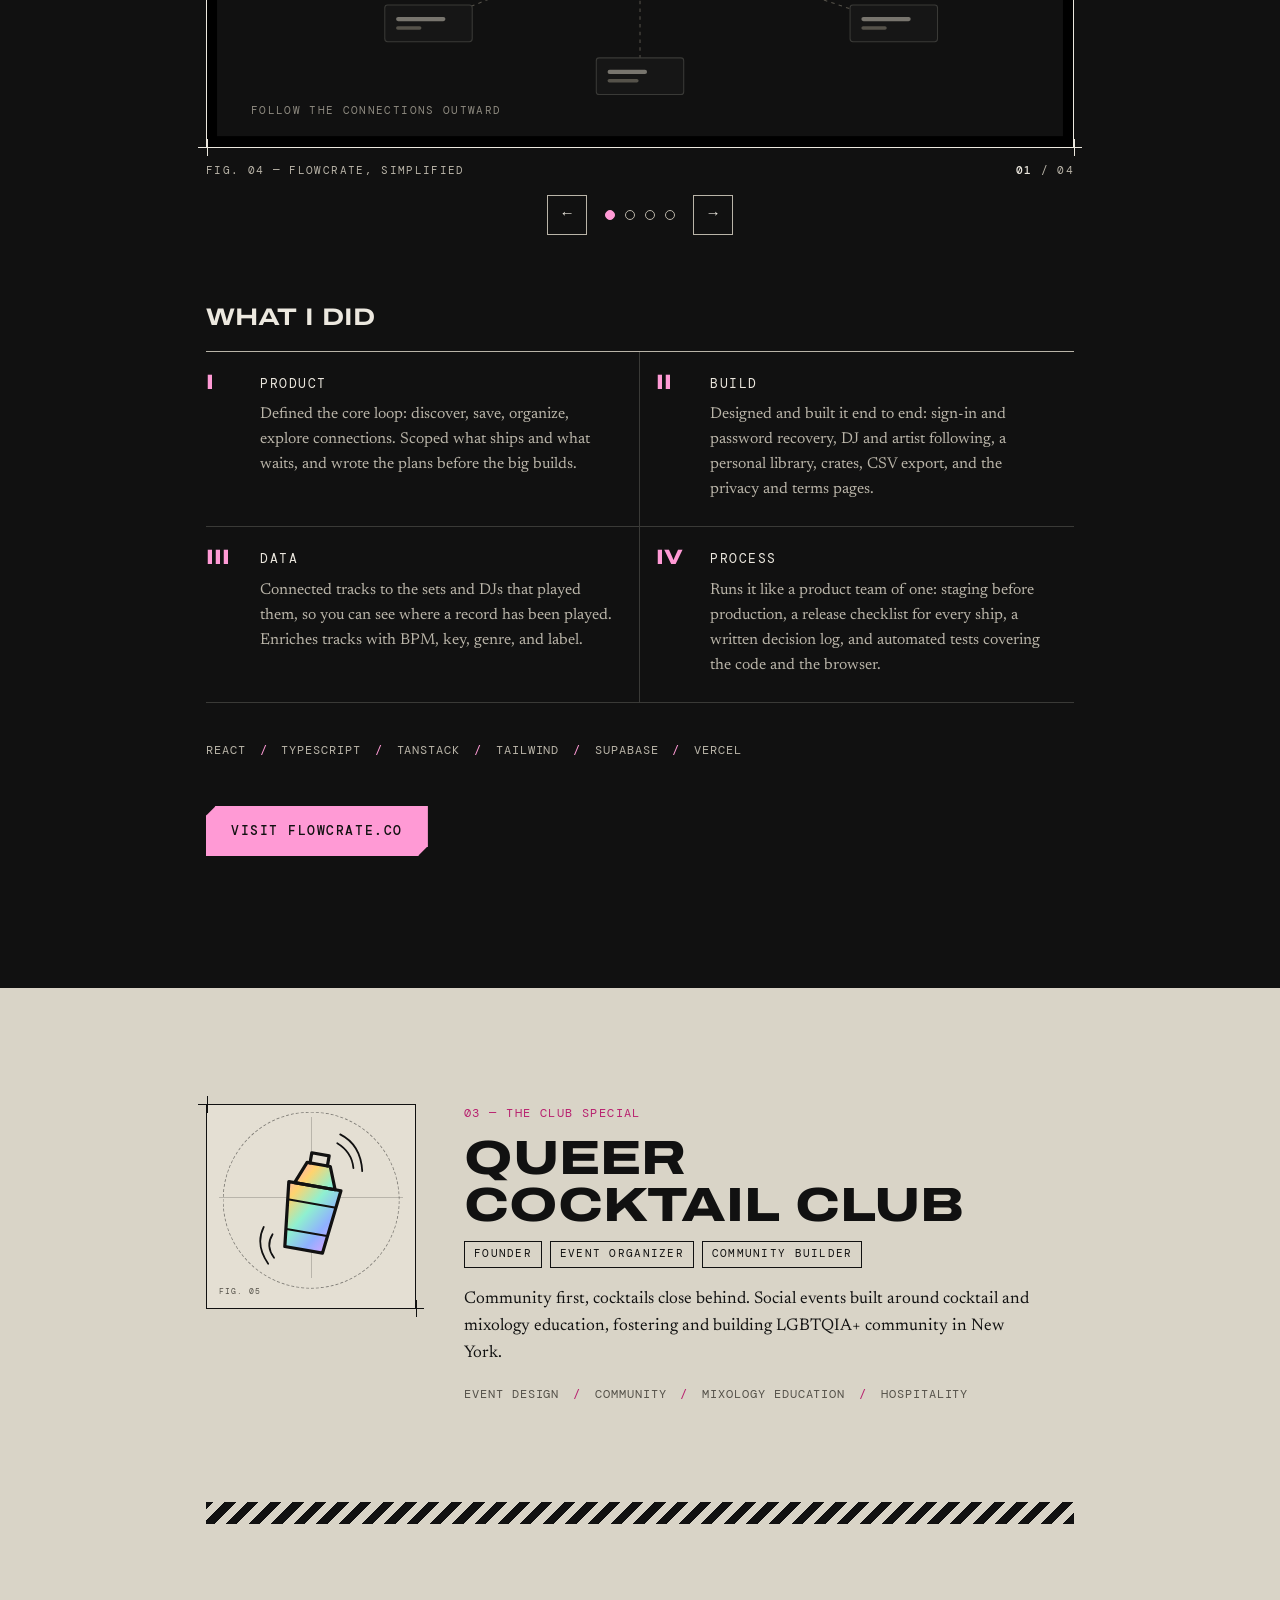
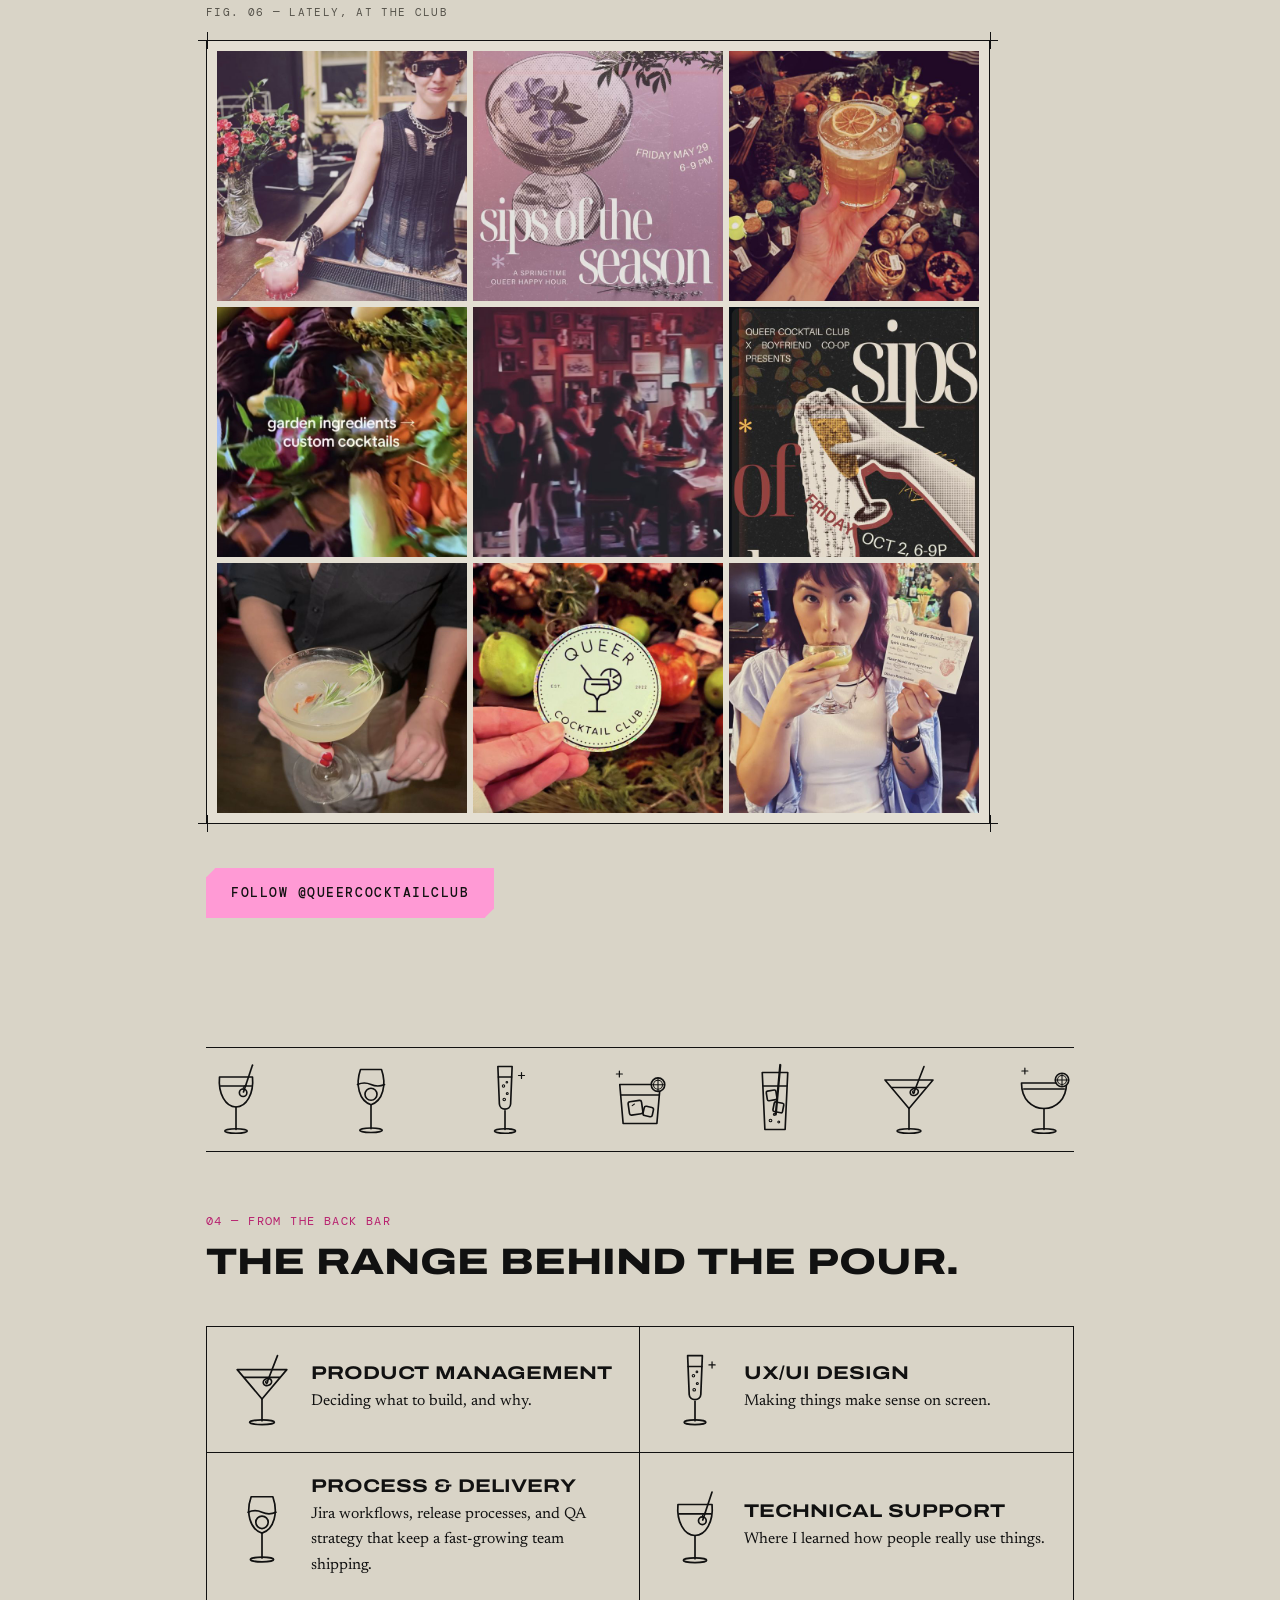
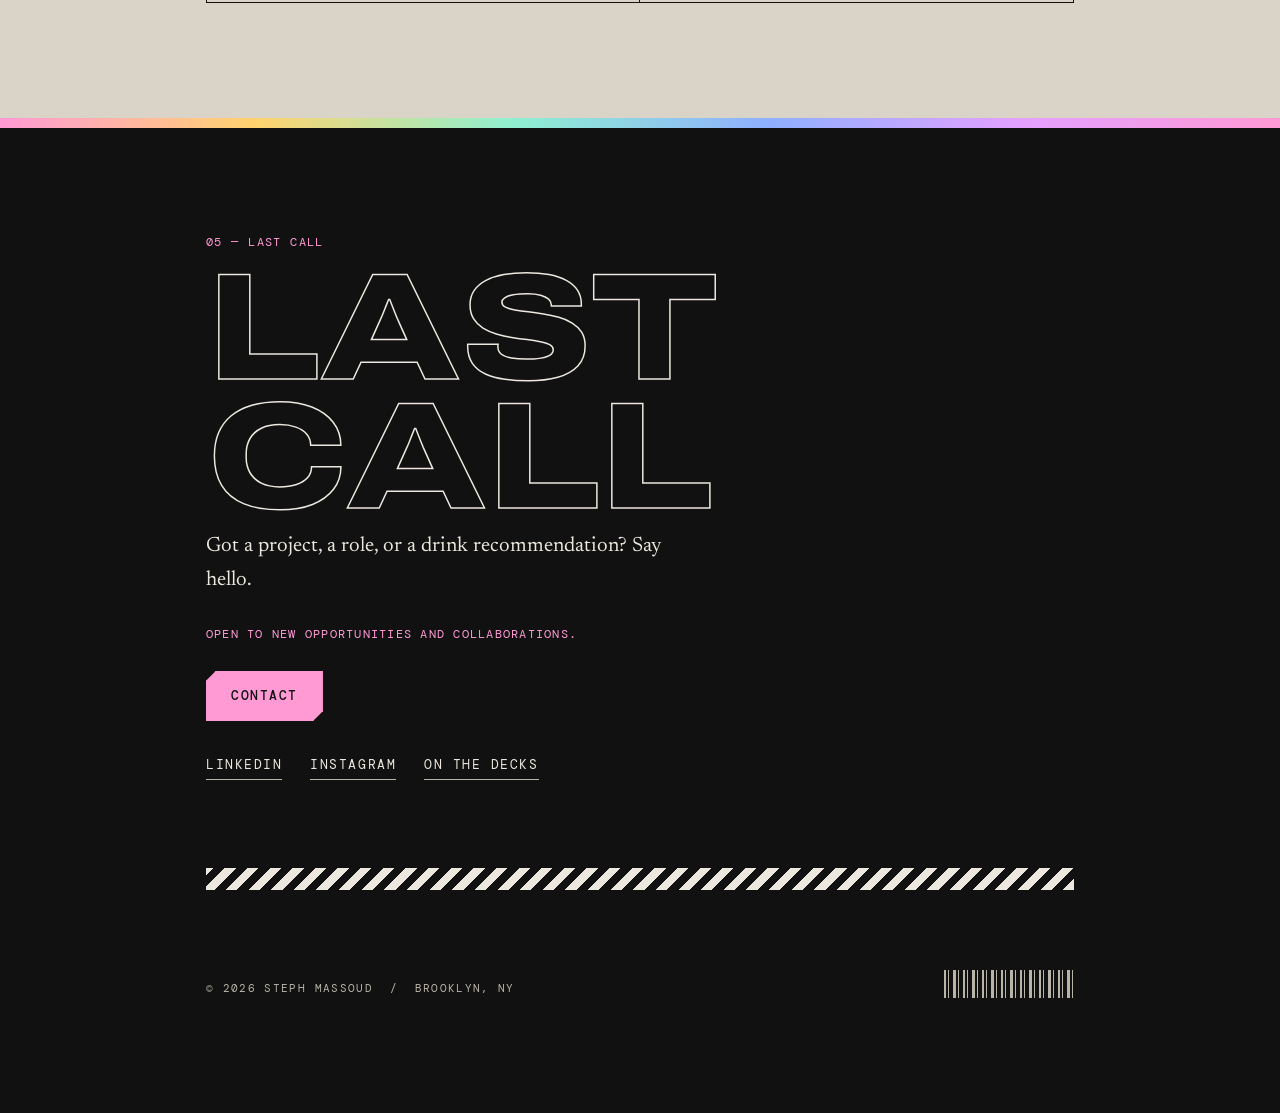
==== commit bbca6a67: "Remove contact form; Contact button and ticker link use hello@stephmassoud.com Co-Authored-By: Claud" ====
--- a/index.html
+++ b/index.html
@@ -35,7 +35,7 @@
     <link rel="preconnect" href="https://fonts.googleapis.com">
     <link rel="preconnect" href="https://fonts.gstatic.com" crossorigin>
     <link href="https://fonts.googleapis.com/css2?family=Archivo:wdth,wght@62..125,500..900&family=DM+Mono:wght@400;500&family=Newsreader:ital,opsz,wght@0,6..72,400..600;1,6..72,400&display=swap" rel="stylesheet">
-    <link rel="stylesheet" href="style.css?v=20261016s" type="text/css">
+    <link rel="stylesheet" href="style.css?v=20261016t" type="text/css">
     <script type="application/ld+json">
     {
       "@context": "https://schema.org",
@@ -173,8 +173,8 @@
     <!-- ============ TICKER ============ -->
     <div class="ticker">
         <div class="ticker-track" aria-hidden="true">
-            <div class="tk"><span>Now pouring: Flowcrate</span><span>Music discovery for DJs</span><span>Open late</span><span><a href="#contact" tabindex="-1">Say hello</a></span><span>Brooklyn, NY</span><span>Queer Cocktail Club</span><span>Follow @queercocktailclub</span></div>
-            <div class="tk dup"><span>Now pouring: Flowcrate</span><span>Music discovery for DJs</span><span>Open late</span><span><a href="#contact" tabindex="-1">Say hello</a></span><span>Brooklyn, NY</span><span>Queer Cocktail Club</span><span>Follow @queercocktailclub</span></div>
+            <div class="tk"><span>Now pouring: Flowcrate</span><span>Music discovery for DJs</span><span>Open late</span><span><a href="mailto:hello@stephmassoud.com" tabindex="-1">Say hello</a></span><span>Brooklyn, NY</span><span>Queer Cocktail Club</span><span>Follow @queercocktailclub</span></div>
+            <div class="tk dup"><span>Now pouring: Flowcrate</span><span>Music discovery for DJs</span><span>Open late</span><span><a href="mailto:hello@stephmassoud.com" tabindex="-1">Say hello</a></span><span>Brooklyn, NY</span><span>Queer Cocktail Club</span><span>Follow @queercocktailclub</span></div>
         </div>
         <p class="sr-only">Now pouring: Flowcrate, music discovery for DJs. Open late in Brooklyn, NY.</p>
     </div>
@@ -495,19 +495,7 @@
                 <p class="last-title" aria-hidden="true">Last call</p>
                 <p class="note big">Got a project, a role, or a drink recommendation? Say hello.</p>
                 <p class="note open">Open to new opportunities and collaborations.</p>
-                <form class="cform" id="contact-form" action="https://formspree.io/f/REPLACE_ME" method="POST" novalidate>
-                    <div class="cf-row">
-                        <label>Name<input type="text" name="name" autocomplete="name" required></label>
-                        <label>Email<input type="email" name="email" autocomplete="email" required></label>
-                    </div>
-                    <label>Message<textarea name="message" rows="5" required></textarea></label>
-                    <input type="text" name="_gotcha" class="cf-hp" tabindex="-1" autocomplete="off" aria-hidden="true">
-                    <div class="cf-actions">
-                        <button type="submit" class="button">Send message</button>
-                        <p class="cf-alt">Prefer email? <a href="mailto:hello@stephmassoud.com">hello@stephmassoud.com</a></p>
-                    </div>
-                    <p class="cf-status" role="status" aria-live="polite"></p>
-                </form>
+                <p><a href="mailto:hello@stephmassoud.com" class="button">Contact</a></p>
                 <nav class="links" aria-label="Elsewhere">
                     <a href="https://www.linkedin.com/in/stephmassoud/" target="_blank" rel="noopener">LinkedIn</a>
                     <a href="https://www.instagram.com/queercocktailclub/" target="_blank" rel="noopener">Instagram</a>
@@ -527,29 +515,6 @@
         (function () {
             var el = document.getElementById('yr');
             if (el) { el.textContent = new Date().getFullYear(); }
-        })();
-        // Contact form: send in the background and show a short confirmation.
-        (function () {
-            var f = document.getElementById('contact-form');
-            if (!f || !window.fetch) { return; }
-            var s = f.querySelector('.cf-status'), b = f.querySelector('button');
-            f.addEventListener('submit', function (e) {
-                e.preventDefault();
-                s.className = 'cf-status';
-                if (!f.checkValidity()) { f.reportValidity(); return; }
-                b.disabled = true; s.textContent = 'Sending\u2026';
-                fetch(f.action, { method: 'POST', body: new FormData(f), headers: { Accept: 'application/json' } })
-                    .then(function (r) {
-                        if (!r.ok) { throw new Error('bad'); }
-                        f.reset(); s.className = 'cf-status ok';
-                        s.textContent = 'Thanks \u2014 your message is in. I\u2019ll get back to you soon.';
-                    })
-                    .catch(function () {
-                        s.className = 'cf-status err';
-                        s.textContent = 'That didn\u2019t go through. Please try again, or email hello@stephmassoud.com.';
-                    })
-                    .then(function () { b.disabled = false; });
-            });
         })();
     </script>
 <script>
--- a/style.css
+++ b/style.css
@@ -460,20 +460,3 @@
 .mini-kicker a { color: inherit; text-decoration: underline; text-underline-offset: 3px; text-decoration-thickness: 1px; }
 .mini-kicker a:hover, .mini-kicker a:focus-visible { text-decoration-thickness: 2px; }
 
-/* contact form */
-.cform { max-width: 40em; margin: 0 0 40px; display: grid; gap: 18px; }
-.cf-row { display: grid; grid-template-columns: 1fr 1fr; gap: 18px; }
-.cform label { display: grid; gap: 8px; font-family: var(--mono); font-size: 0.7rem; letter-spacing: 0.16em; text-transform: uppercase; color: var(--on-ink-soft); }
-.cform input, .cform textarea { width: 100%; font: 400 1rem/1.5 "Newsreader", Georgia, serif; letter-spacing: 0; text-transform: none; color: var(--on-ink); background: transparent; border: 1.5px solid var(--on-ink-soft); border-radius: 0; padding: 12px 14px; }
-.cform textarea { resize: vertical; min-height: 9em; }
-.cform input:focus-visible, .cform textarea:focus-visible { outline: 2px solid var(--hot); outline-offset: 2px; border-color: var(--hot); }
-.cf-hp { position: absolute; left: -9999px; width: 1px; height: 1px; opacity: 0; }
-.cf-actions { display: flex; flex-wrap: wrap; align-items: center; gap: 14px 24px; }
-button.button { cursor: pointer; appearance: none; -webkit-appearance: none; }
-button.button:disabled { opacity: 0.6; cursor: default; }
-.cf-alt { margin: 0; font-family: var(--mono); font-size: 0.7rem; letter-spacing: 0.08em; color: var(--on-ink-soft); }
-.cf-alt a { color: var(--on-ink); text-underline-offset: 3px; }
-.cf-status { margin: 0; min-height: 1.4em; font-family: var(--mono); font-size: 0.78rem; color: var(--on-ink-soft); }
-.cf-status.ok { color: var(--hot); }
-.cf-status.err { color: #ffb4a2; }
-@media (max-width: 560px) { .cf-row { grid-template-columns: 1fr; } }
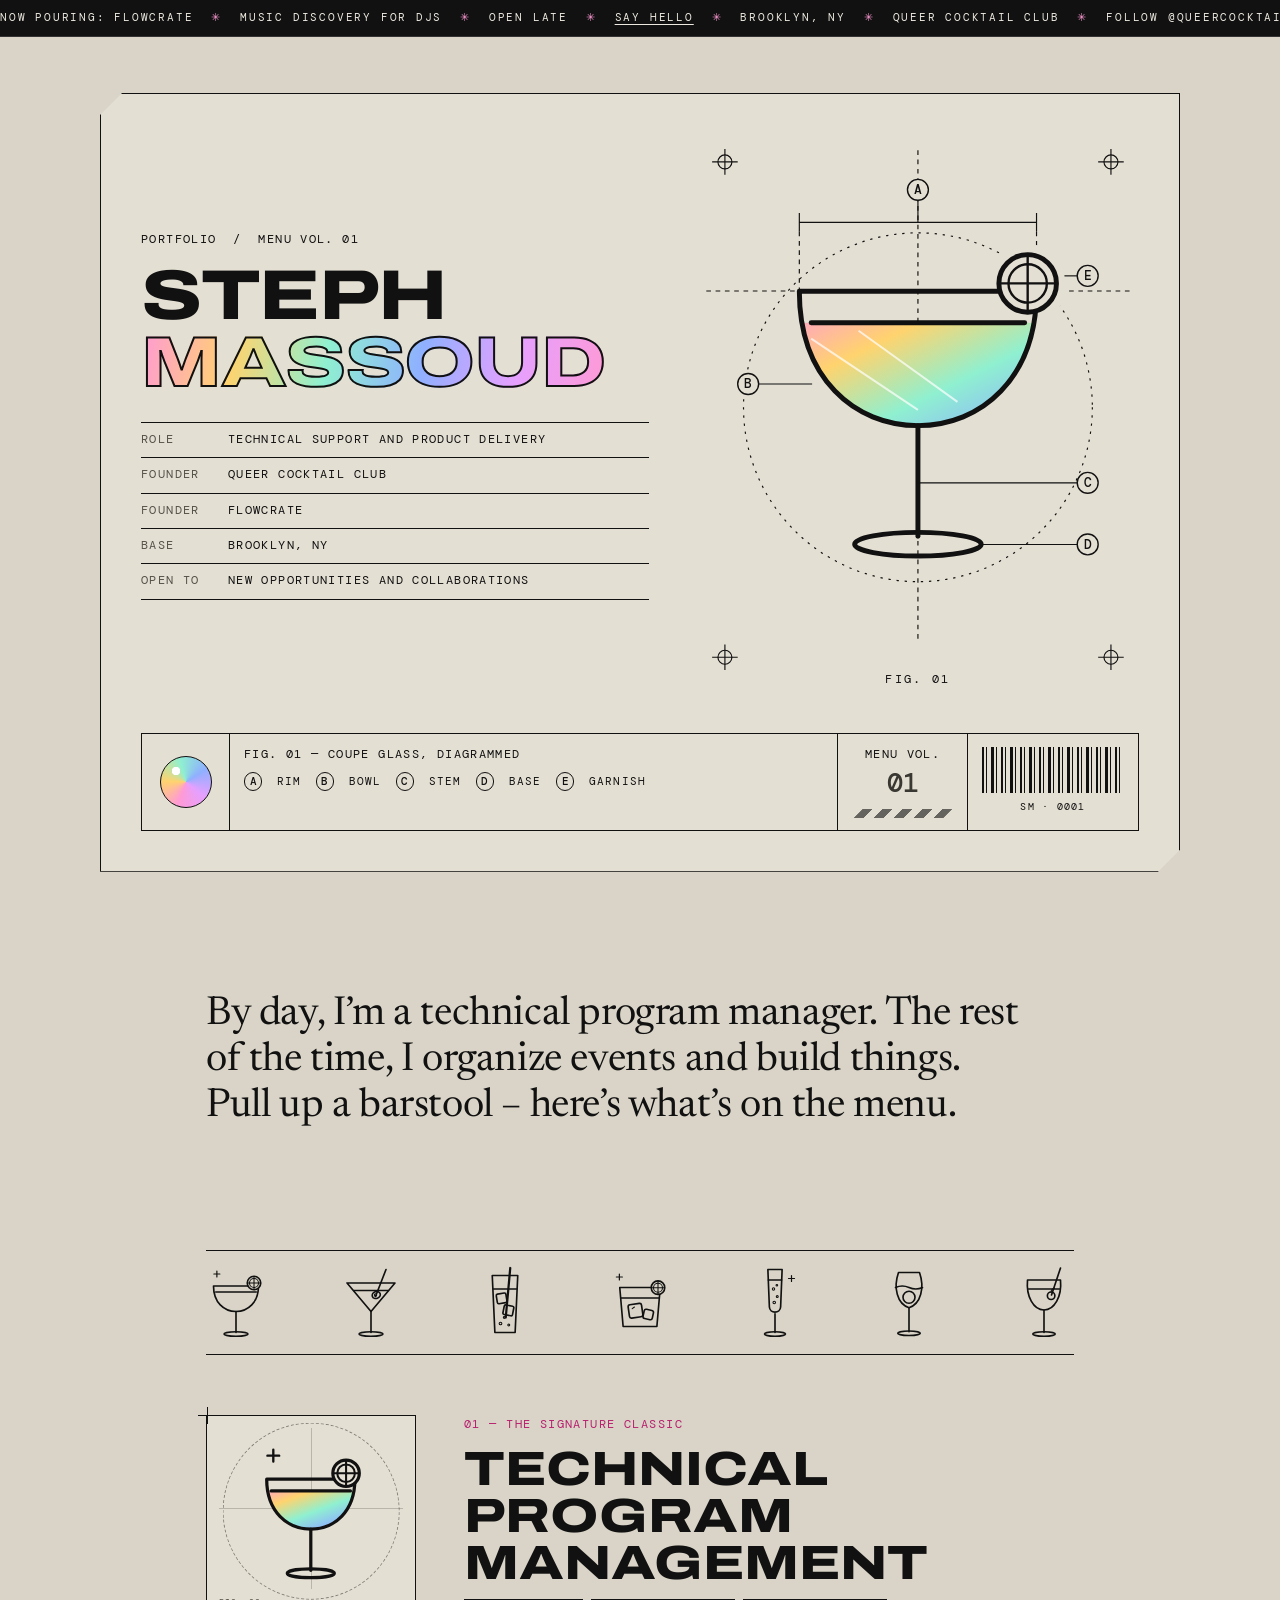
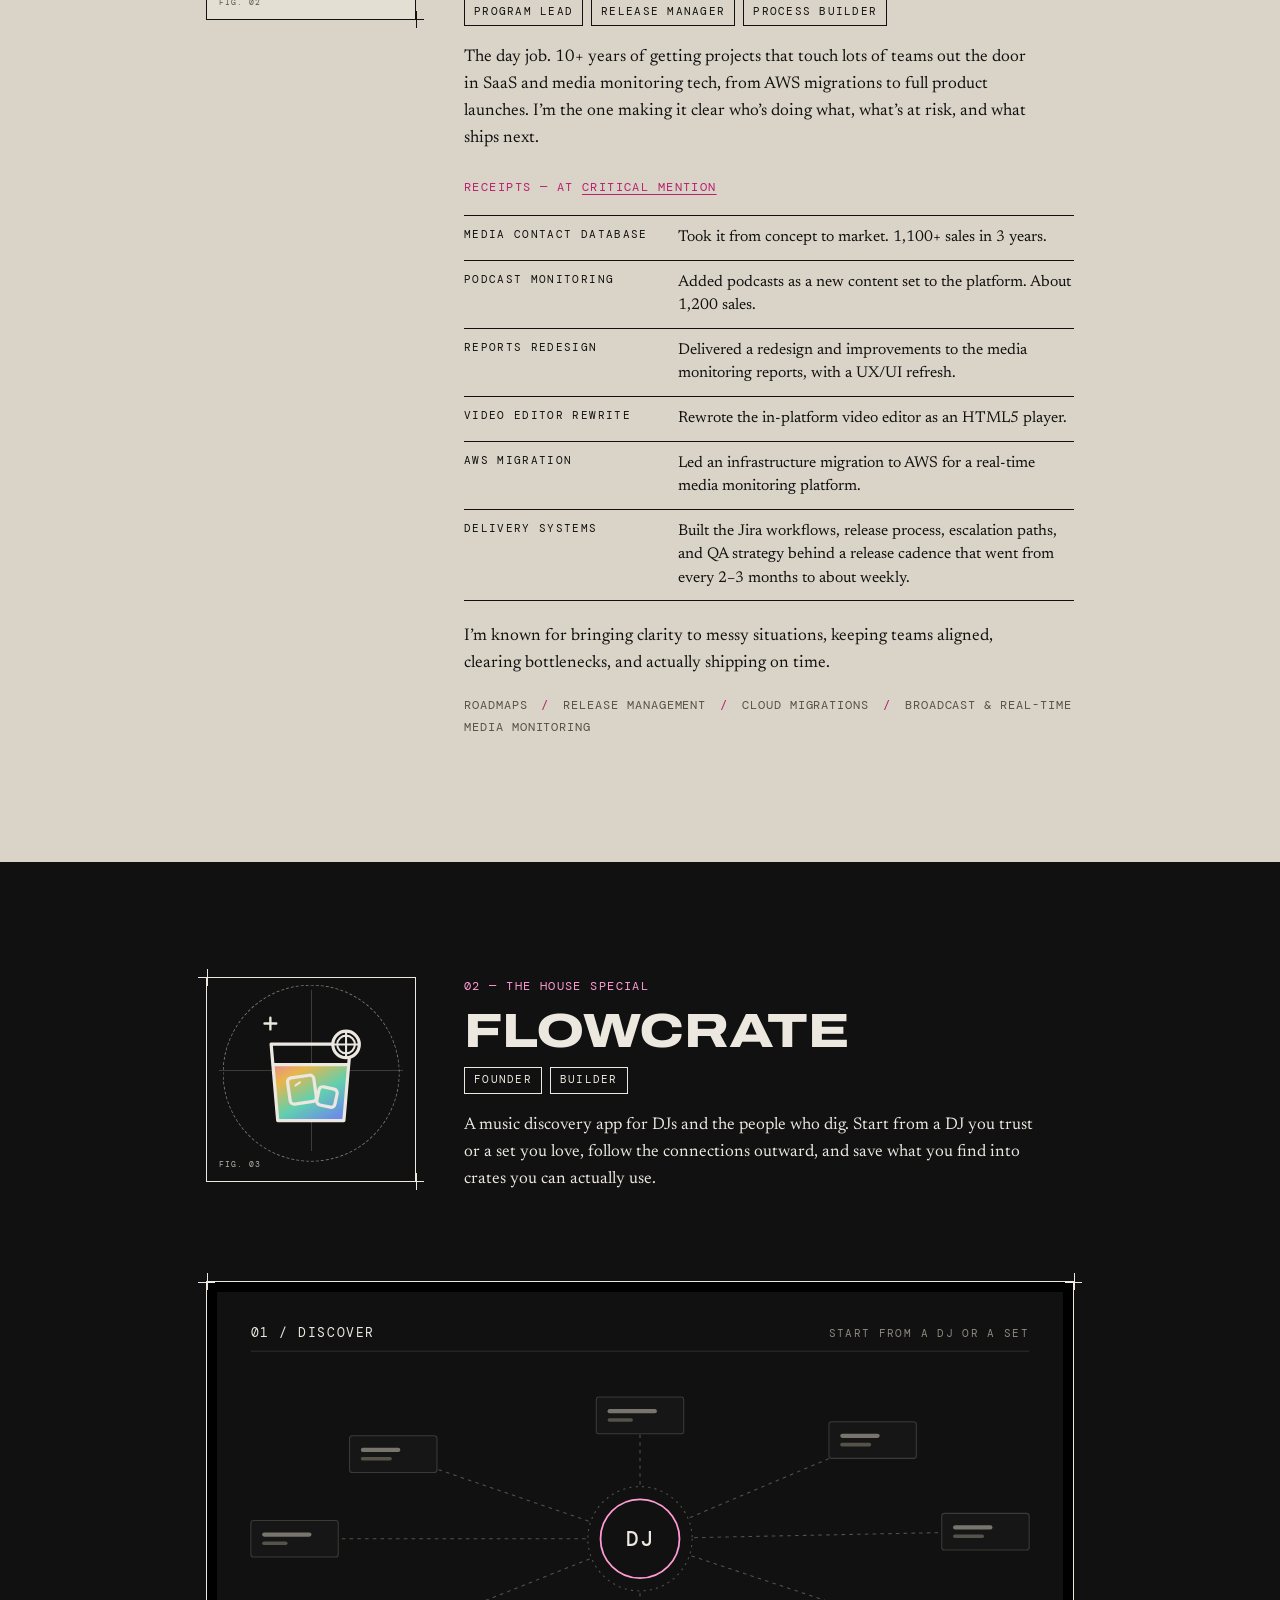
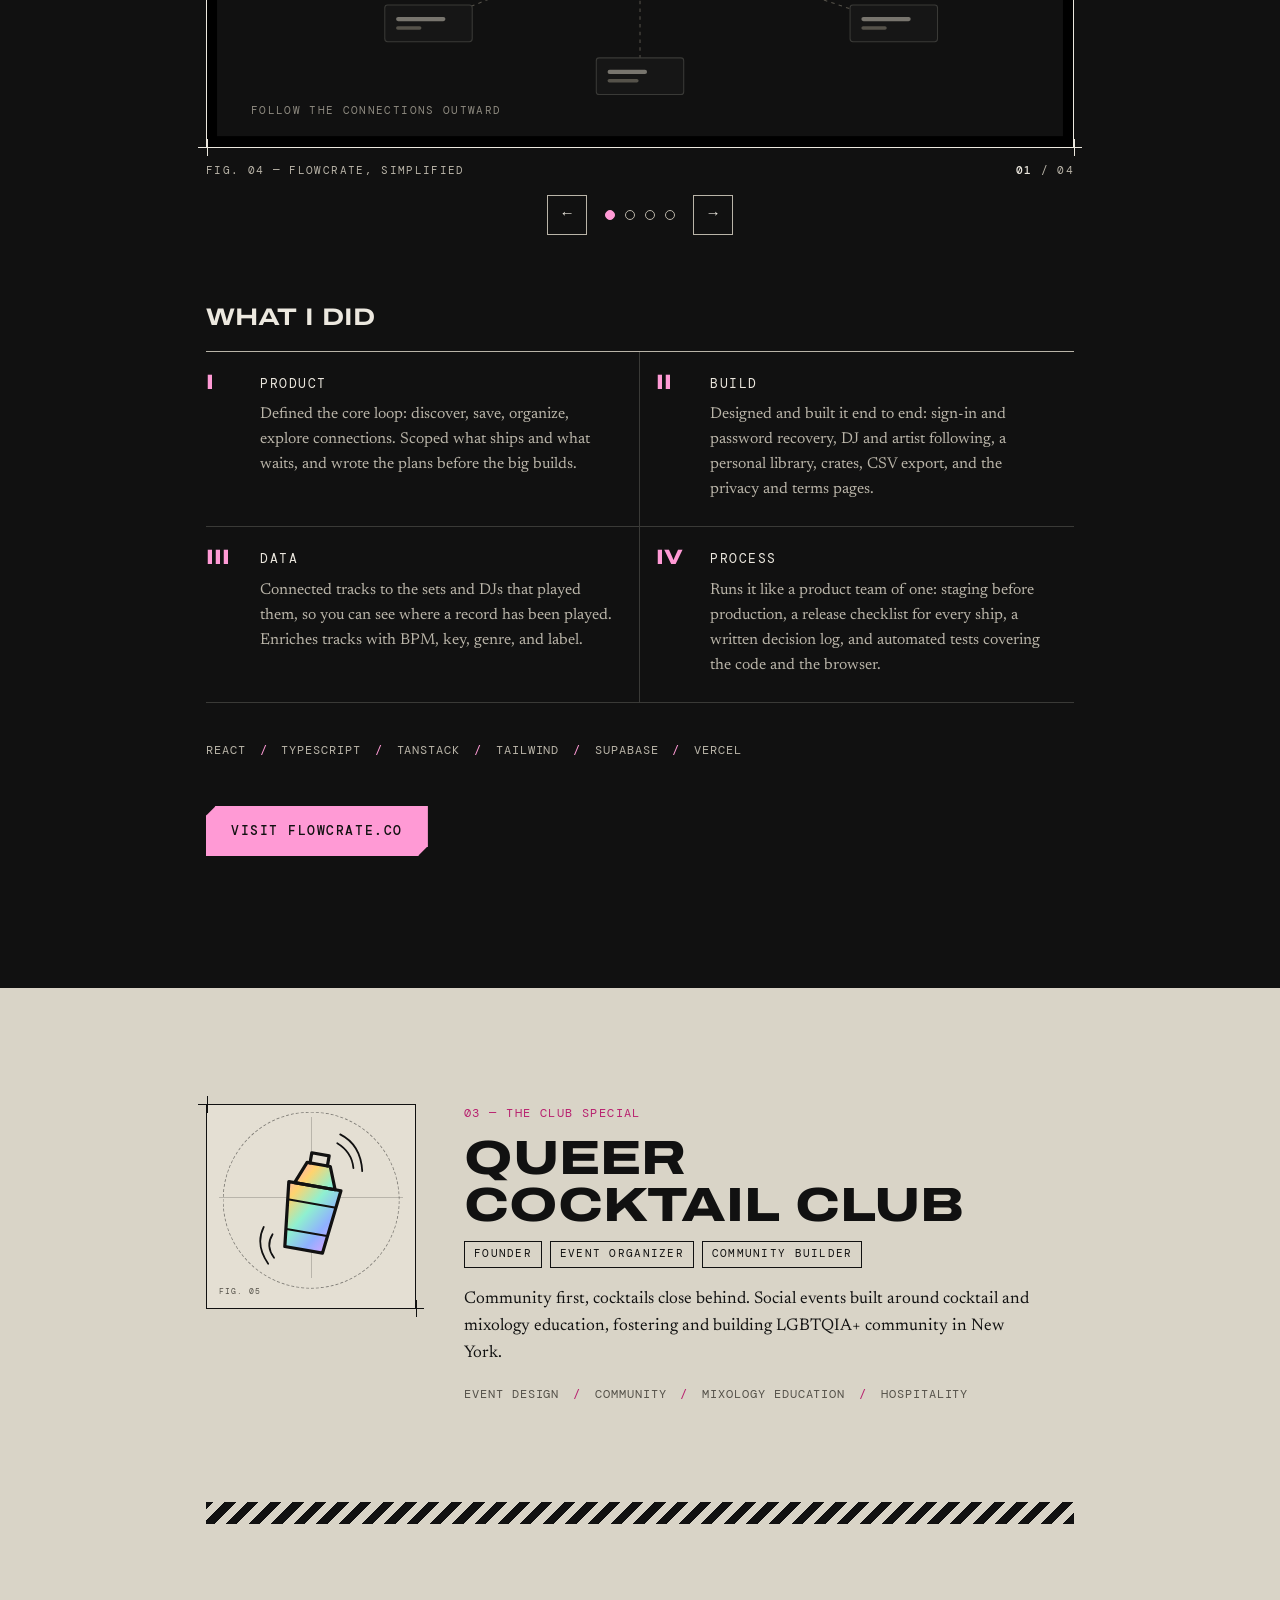
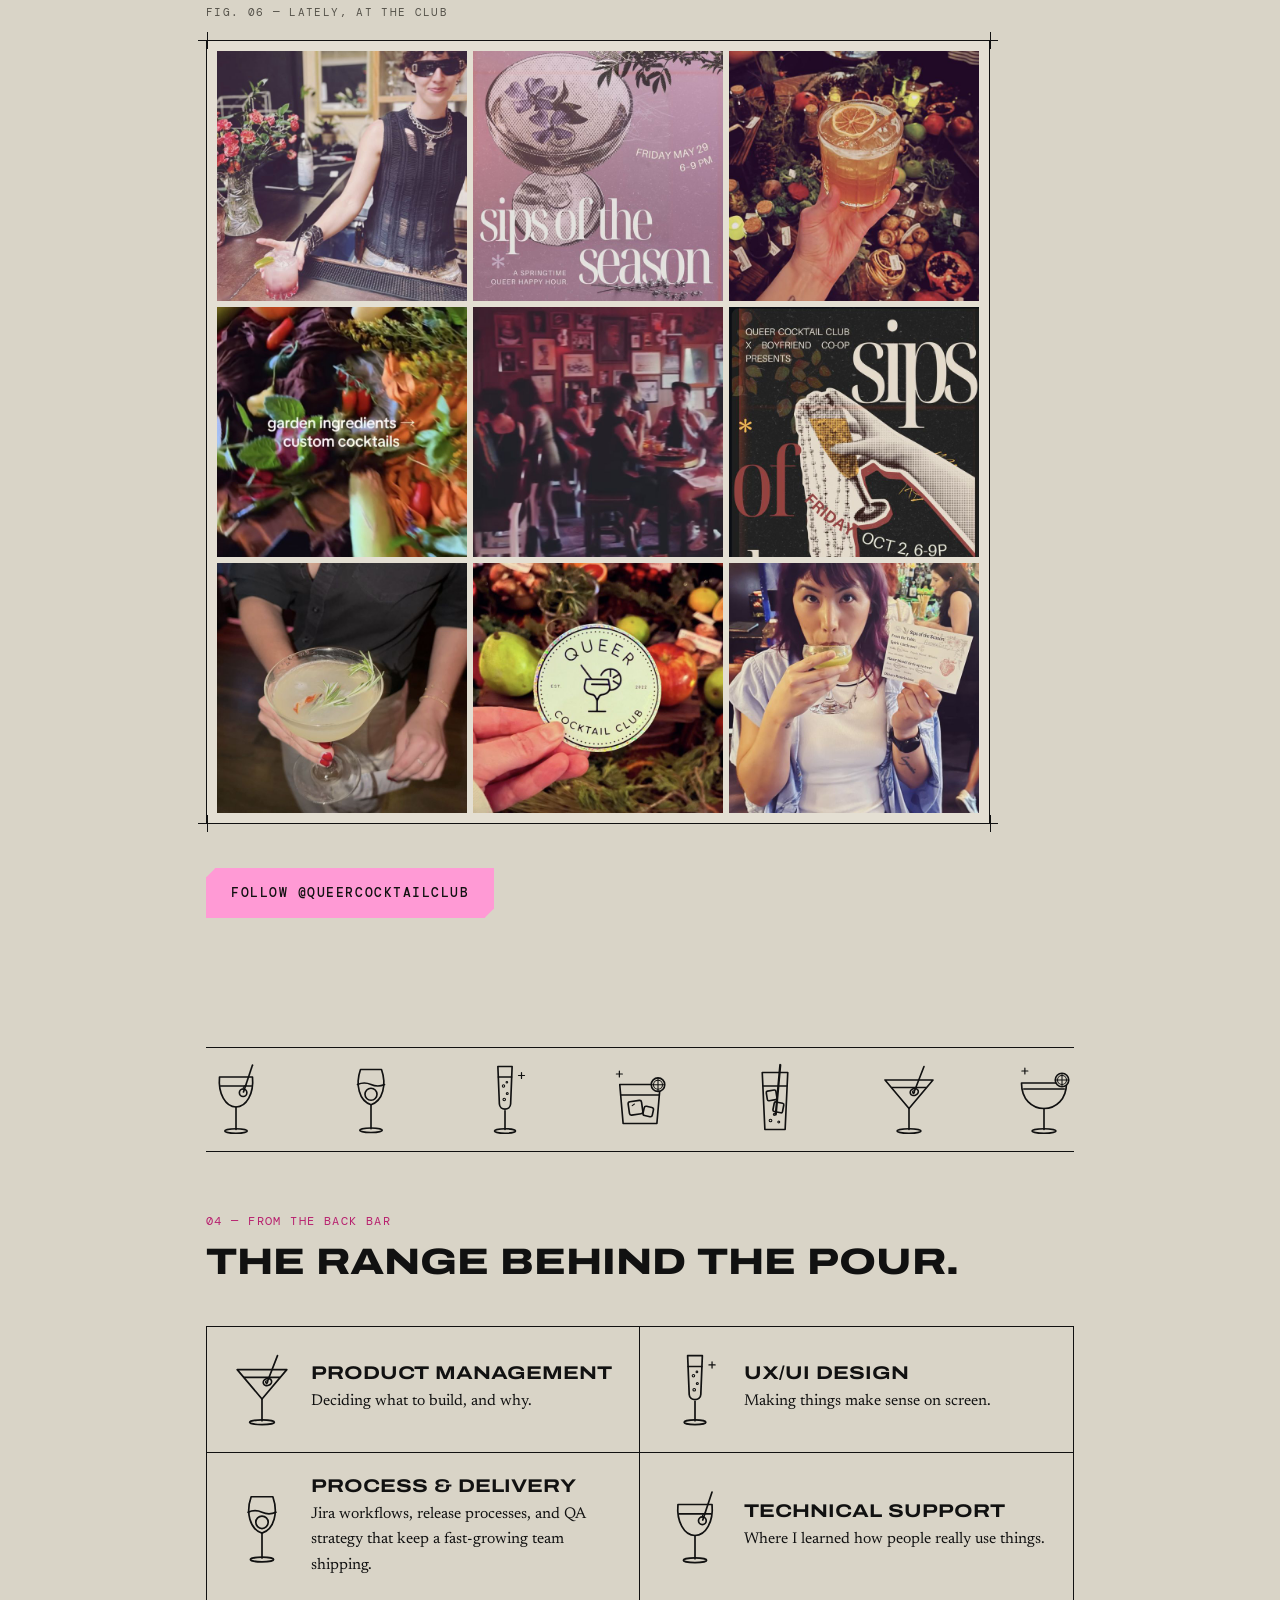
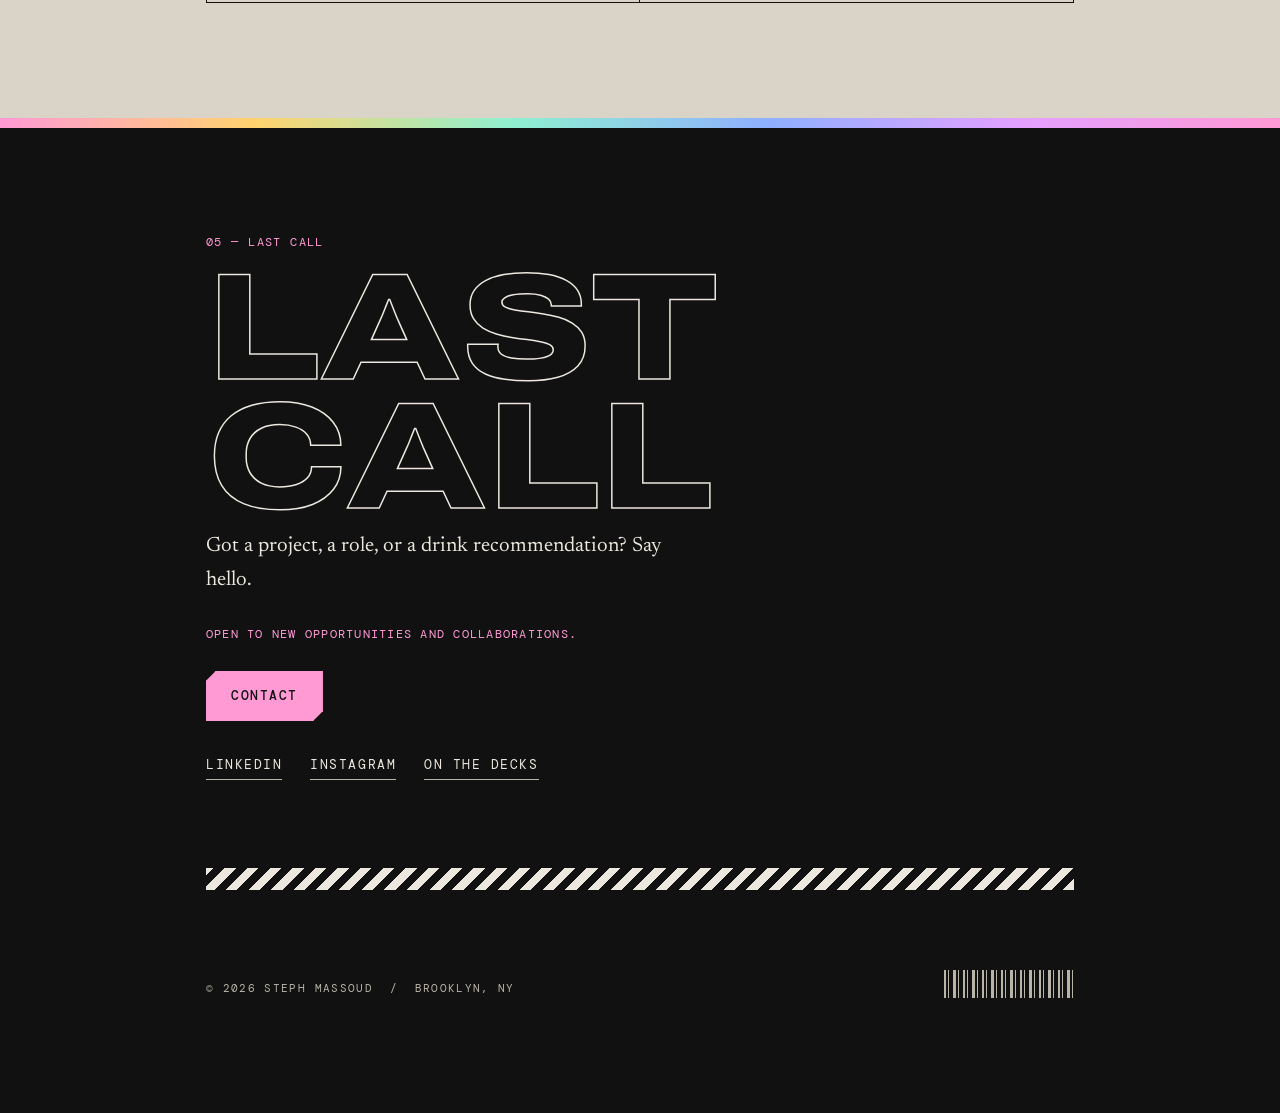
==== commit 284bd43b: "Revise job title and meta description in index.html Updated job title and description to reflect cur" ====
--- a/index.html
+++ b/index.html
@@ -3,7 +3,7 @@
 <head>
     <meta charset="utf-8">
     <meta name="viewport" content="width=device-width, initial-scale=1.0">
-    <title>Steph Massoud | Senior Technical Program Manager, New York</title>
+    <title>Steph Massoud | Technical Support, Operations, and Product Delivery Professional, New York</title>
     <link rel="canonical" href="https://stephmassoud.com/">
     <meta name="author" content="Steph Massoud">
     <meta name="robots" content="index, follow, max-image-preview:large">
@@ -13,23 +13,22 @@
     <link rel="apple-touch-icon" href="apple-touch-icon.png">
     <link rel="manifest" href="site.webmanifest">
 
-    <meta name="description" content="Senior Technical Program Manager in Brooklyn, NY with 10+ years in SaaS and media monitoring tech. Founder of Queer Cocktail Club and Flowcrate. Open to new opportunities and collaborations.">
-
+    <meta name="description" content="Technical Support, Operations, and Product Delivery professional in Brooklyn, NY, with 10+ years in SaaS and media monitoring tech. Founder of Queer Cocktail Club and Flowcrate.">
     <meta property="og:site_name" content="Steph Massoud">
-    <meta property="og:title" content="Steph Massoud | Senior Technical Program Manager, Brooklyn, NY">
+    <meta property="og:title" content="Steph Massoud | Technical Support, Operations, and Product Delivery | Brooklyn, NY">
     <meta property="og:url" content="https://stephmassoud.com/">
     <meta property="og:type" content="website">
     <meta property="og:locale" content="en_US">
     <meta property="og:image" content="https://stephmassoud.com/assets/og-image.png">
     <meta property="og:image:width" content="1200">
     <meta property="og:image:height" content="630">
-    <meta property="og:image:alt" content="Steph Massoud, Senior Technical Program Manager, with a rainbow coupe glass diagram">
-    <meta property="og:description" content="Senior Technical Program Manager in Brooklyn, NY with 10+ years in SaaS and media monitoring tech. Founder of Queer Cocktail Club and Flowcrate. Open to new opportunities and collaborations.">
+    <meta property="og:image:alt" content="Steph Massoud's name with a rainbow coupe glass diagram">
+    <meta property="og:description" content="Technical Support and Product Delivery Professional in Brooklyn, NY with 10+ years in SaaS and media monitoring tech. Founder of Queer Cocktail Club and Flowcrate. Open to new opportunities and collaborations.">
     <meta name="twitter:card" content="summary_large_image">
-    <meta name="twitter:title" content="Steph Massoud | Senior Technical Program Manager, Brooklyn, NY">
+    <meta name="twitter:title" content="Steph Massoud | Technical Support, Operations, and Product Delivery Professional, Brooklyn, NY">
     <meta name="twitter:image" content="https://stephmassoud.com/assets/og-image.png">
-    <meta name="twitter:image:alt" content="Steph Massoud, Senior Technical Program Manager, with a rainbow coupe glass diagram">
-    <meta name="twitter:description" content="Senior Technical Program Manager in Brooklyn, NY with 10+ years in SaaS and media monitoring tech. Founder of Queer Cocktail Club and Flowcrate. Open to new opportunities and collaborations.">
+    <meta name="twitter:image:alt" content="Steph Massoud's name with a rainbow coupe glass diagram">
+    <meta name="twitter:description" content="Technical Support, Operations, and Product Delivery Professional in Brooklyn, NY with 10+ years in SaaS and media monitoring tech. Founder of Queer Cocktail Club and Flowcrate. Open to new opportunities and collaborations.">
     <meta name="theme-color" content="#111111">
 
     <link rel="preconnect" href="https://fonts.googleapis.com">
@@ -43,8 +42,8 @@
       "name": "Steph Massoud",
       "url": "https://stephmassoud.com/",
       "image": "https://stephmassoud.com/assets/og-image.png",
-      "jobTitle": "Senior Technical Program Manager",
-      "description": "Senior Technical Program Manager in Brooklyn, NY with 10+ years in SaaS and media monitoring tech. Founder of Queer Cocktail Club and Flowcrate.",
+      "jobTitle": "Technical Support and Product Delivery Professional",
+      "description": "Technical Support and Product Delivery Professional in Brooklyn, NY with 10+ years in SaaS and media monitoring tech. Founder of Queer Cocktail Club and Flowcrate.",
       "address": { "@type": "PostalAddress", "addressLocality": "Brooklyn", "addressRegion": "NY", "addressCountry": "US" },
       "knowsAbout": ["Technical program management", "Release management", "Cloud infrastructure migration (AWS)", "Media monitoring technology", "Product management", "Community events"],
       "sameAs": [
@@ -189,7 +188,7 @@
                     <p class="mono">Portfolio &nbsp;/&nbsp; Menu Vol. 01</p>
                     <h1><span>Steph</span><span>Massoud</span></h1>
                     <dl class="specs">
-                        <div><dt>Role</dt><dd>Senior Technical Program Manager</dd></div>
+                        <div><dt>Role</dt><dd>Technical Support and Product Delivery</dd></div>
                         <div><dt>Founder</dt><dd>Queer Cocktail Club</dd></div>
                         <div><dt>Founder</dt><dd>Flowcrate</dd></div>
                         <div><dt>Base</dt><dd>Brooklyn, NY</dd></div>
@@ -321,12 +320,10 @@
                         <p class="kicker mini-kicker">Receipts &mdash; at <a href="https://www.criticalmention.com/" target="_blank" rel="noopener">Critical Mention</a></p>
                         <dl class="receipts">
                             <div><dt>Media Contact Database</dt><dd>Took it from concept to market. 1,100+ sales in 3 years.</dd></div>
-                            <div><dt>Podcast monitoring</dt><dd>Added podcasts as a new content set to the platform. 1,200+ new sales.</dd></div>
-                            <div><dt>Reports redesign</dt><dd>Delivered a redesign and improvements to the media monitoring reports, with a UX/UI refresh.</dd></div>
+                            <div><dt>Podcast monitoring</dt><dd>Added podcasts as a new content set to the platform. About 1,200 sales.</dd></div>                            <div><dt>Reports redesign</dt><dd>Delivered a redesign and improvements to the media monitoring reports, with a UX/UI refresh.</dd></div>
                             <div><dt>Video editor rewrite</dt><dd>Rewrote the in-platform video editor as an HTML5 player.</dd></div>
                             <div><dt>AWS migration</dt><dd>Led an infrastructure migration to AWS for a real-time media monitoring platform.</dd></div>
-                            <div><dt>Delivery systems</dt><dd>Built the Jira workflows, release process, escalation paths, and QA strategy that kept a fast-growing engineering org shipping without breaking things.</dd></div>
-                        </dl>
+                            <div><dt>Delivery systems</dt><dd>Built the Jira workflows, release process, escalation paths, and QA strategy behind a release cadence that went from every 2&ndash;3 months to about weekly.</dd></div>                        </dl>
 
                         <p class="note">I&rsquo;m known for bringing clarity to messy situations, keeping teams aligned, clearing bottlenecks, and actually shipping on time.</p>
                         <p class="ingr">Roadmaps <i>/</i> Release management <i>/</i> Cloud migrations <i>/</i> Broadcast &amp; real-time media monitoring</p>
